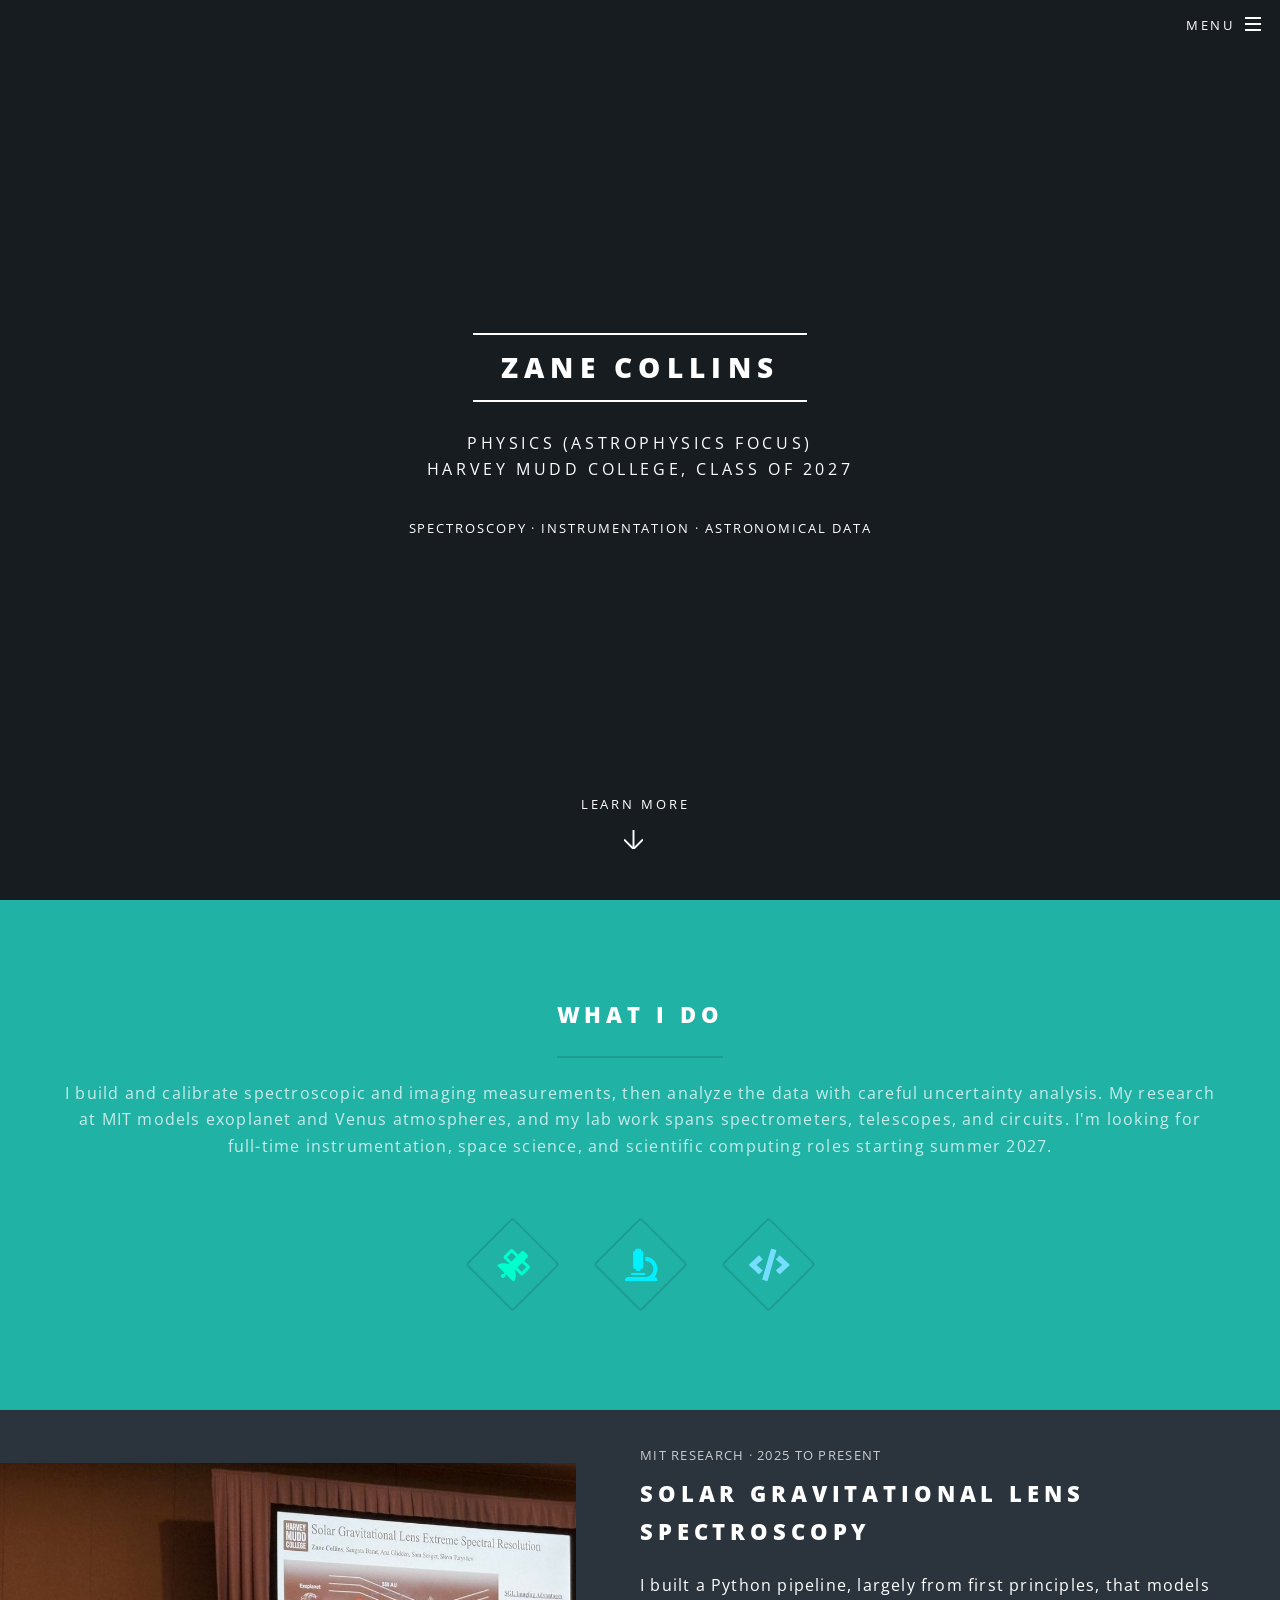
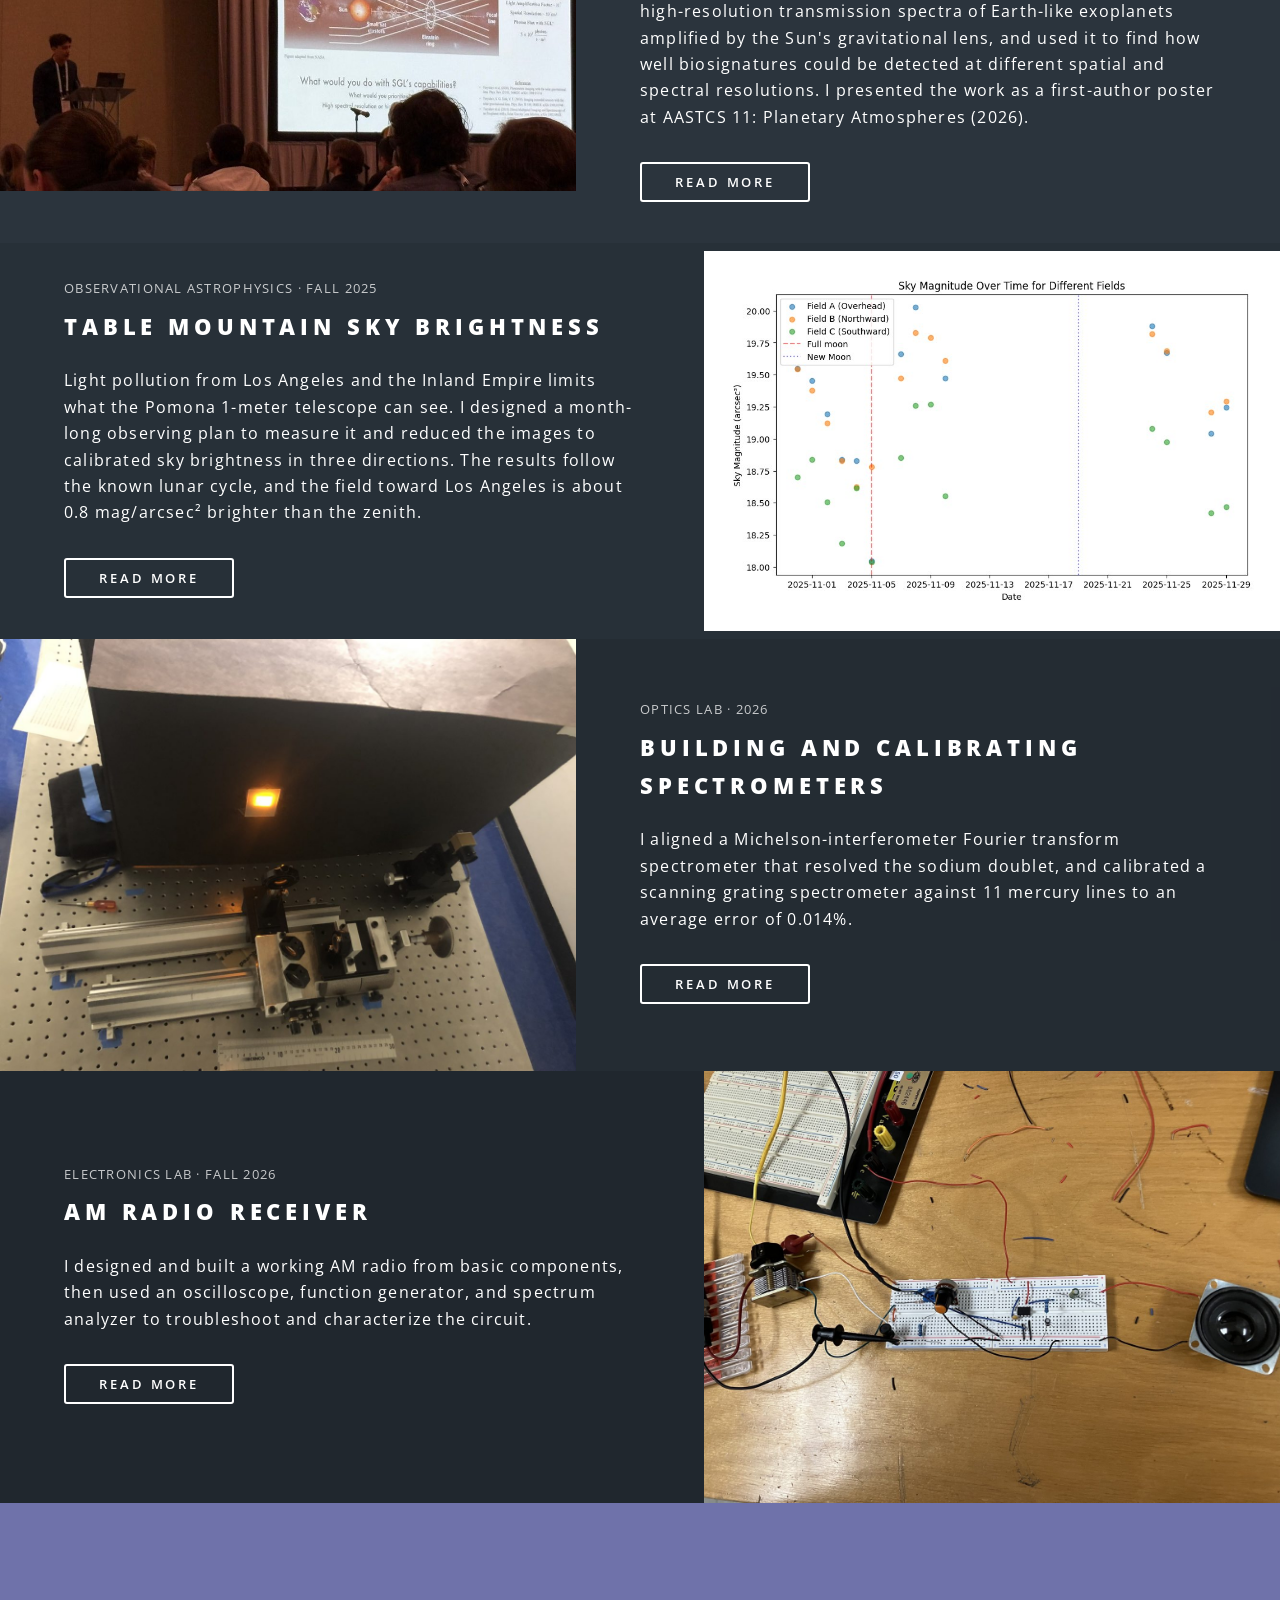
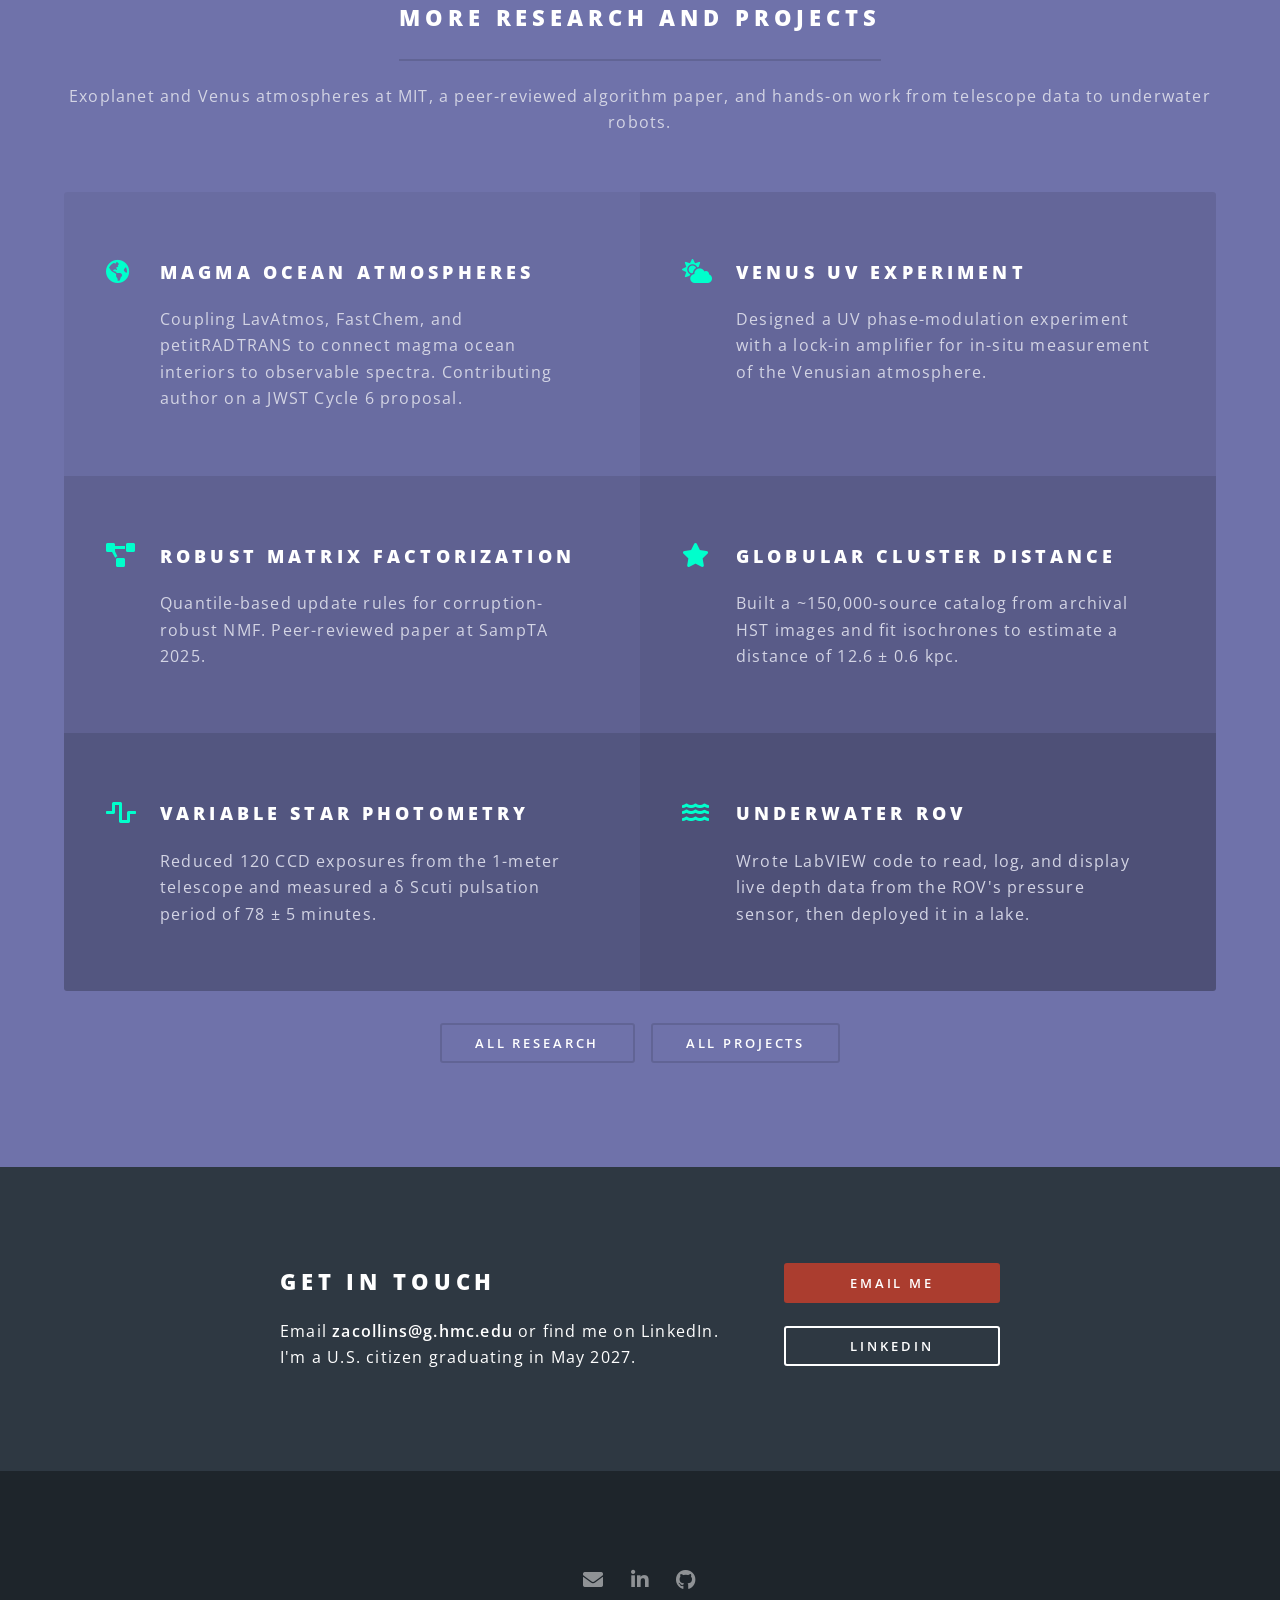
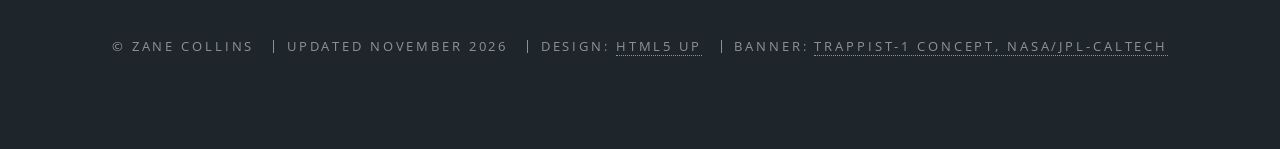
==== index.html @ 0e3887b7 "Table Mountain: add motivation, lunar-cycle validation, TA observer, full GSC name Co-Authored-By: C" ====
<!DOCTYPE HTML>
<!--
	Spectral by HTML5 UP
	html5up.net | @ajlkn
	Free for personal and commercial use under the CCA 3.0 license (html5up.net/license)
-->
<html lang="en">
	<head>
		<title>Zane Collins</title>
		<meta charset="utf-8" />
		<meta name="viewport" content="width=device-width, initial-scale=1" />
		<meta name="description" content="Zane Collins: physics student at Harvey Mudd College. Research and hands-on projects in spectroscopy, instrumentation, and astronomical data analysis." />
		<link rel="stylesheet" href="assets/css/main.css" />
		<link rel="stylesheet" href="assets/css/custom.css" />
		<noscript><link rel="stylesheet" href="assets/css/noscript.css" /></noscript>
	</head>
	<body class="landing is-preload">

		<div id="page-wrapper">

			<header id="header" class="alt">
				<h1><a href="index.html">Zane Collins</a></h1>
				<nav id="nav">
					<ul>
						<li class="special">
							<a href="#menu" class="menuToggle"><span>Menu</span></a>
							<div id="menu">
								<ul>
									<li><a href="index.html">Home</a></li>
									<li><a href="research.html">Research</a></li>
									<li><a href="projects.html">Projects</a></li>
									<li><a href="research.html#publications">Publications</a></li>
									<li><a href="projects.html#skills">Skills</a></li>
									<li><a href="index.html#cta">Contact</a></li>
								</ul>
							</div>
						</li>
					</ul>
				</nav>
			</header>

			<section id="banner">
				<div class="inner">
					<h2>Zane Collins</h2>
					<p>Physics (astrophysics focus)<br />
					Harvey Mudd College, class of 2027</p>
					<p class="facts">Spectroscopy &middot; Instrumentation &middot; Astronomical data</p>
				</div>
				<a href="#one" class="more scrolly">Learn More</a>
			</section>

			<section id="one" class="wrapper style1 special">
				<div class="inner">
					<header class="major">
						<h2>What I do</h2>
						<p>I build and calibrate spectroscopic and imaging measurements, then analyze the data with careful uncertainty analysis. My research at MIT models exoplanet and Venus atmospheres, and my lab work spans spectrometers, telescopes, and circuits. I'm looking for full-time instrumentation, space science, and scientific computing roles starting summer 2027.</p>
					</header>
					<ul class="icons major">
						<li><span class="icon solid fa-satellite major style1"><span class="label">Space science</span></span></li>
						<li><span class="icon solid fa-microscope major style2"><span class="label">Instrumentation</span></span></li>
						<li><span class="icon solid fa-code major style3"><span class="label">Scientific computing</span></span></li>
					</ul>
				</div>
			</section>

			<section id="two" class="wrapper alt style2">
				<section class="spotlight">
					<div class="image"><img src="img/aastcs-talk.jpg" alt="Zane Collins at a podium beside a projected slide titled Solar Gravitational Lens Extreme Spectral Resolution" /></div>
					<div class="content">
						<p class="meta">MIT research &middot; 2025 to present</p>
						<h2>Solar Gravitational Lens spectroscopy</h2>
						<p>I built a Python pipeline, largely from first principles, that models high-resolution transmission spectra of Earth-like exoplanets amplified by the Sun's gravitational lens, and used it to find how well biosignatures could be detected at different spatial and spectral resolutions. I presented the work as a first-author poster at AASTCS 11: Planetary Atmospheres (2026).</p>
						<ul class="actions">
							<li><a href="research.html#sgl" class="button">Read more</a></li>
						</ul>
					</div>
				</section>
				<section class="spotlight">
					<div class="image plot"><img src="img/tmo-sky-brightness.jpg" alt="Sky brightness for three fields over November 2025, brightest at full moon, with the southward field consistently brightest" /></div>
					<div class="content">
						<p class="meta">Observational astrophysics &middot; Fall 2025</p>
						<h2>Table Mountain sky brightness</h2>
						<p>Light pollution from Los Angeles and the Inland Empire limits what the Pomona 1-meter telescope can see. I designed a month-long observing plan to measure it and reduced the images to calibrated sky brightness in three directions. The results follow the known lunar cycle, and the field toward Los Angeles is about 0.8 mag/arcsec² brighter than the zenith.</p>
						<ul class="actions">
							<li><a href="projects.html#table-mountain" class="button">Read more</a></li>
						</ul>
					</div>
				</section>
				<section class="spotlight">
					<div class="image"><img src="img/fts-setup.jpg" alt="Michelson interferometer on an optical breadboard with a sodium lamp behind a black shroud" /></div>
					<div class="content">
						<p class="meta">Optics lab &middot; 2026</p>
						<h2>Building and calibrating spectrometers</h2>
						<p>I aligned a Michelson-interferometer Fourier transform spectrometer that resolved the sodium doublet, and calibrated a scanning grating spectrometer against 11 mercury lines to an average error of 0.014%.</p>
						<ul class="actions">
							<li><a href="projects.html#fts" class="button">Read more</a></li>
						</ul>
					</div>
				</section>
				<section class="spotlight">
					<div class="image"><img src="img/am-radio.jpg" alt="Breadboarded AM radio circuit with a variable tuning capacitor on the left and a speaker on the right" /></div>
					<div class="content">
						<p class="meta">Electronics lab &middot; Fall 2026</p>
						<h2>AM radio receiver</h2>
						<p>I designed and built a working AM radio from basic components, then used an oscilloscope, function generator, and spectrum analyzer to troubleshoot and characterize the circuit.</p>
						<ul class="actions">
							<li><a href="projects.html#am-radio" class="button">Read more</a></li>
						</ul>
					</div>
				</section>
			</section>

			<section id="three" class="wrapper style3 special">
				<div class="inner">
					<header class="major">
						<h2>More research and projects</h2>
						<p>Exoplanet and Venus atmospheres at MIT, a peer-reviewed algorithm paper, and hands-on work from telescope data to underwater robots.</p>
					</header>
					<ul class="features">
						<li class="icon solid fa-globe-americas">
							<h3>Magma ocean atmospheres</h3>
							<p>Coupling LavAtmos, FastChem, and petitRADTRANS to connect magma ocean interiors to observable spectra. Contributing author on a JWST Cycle 6 proposal.</p>
						</li>
						<li class="icon solid fa-cloud-sun">
							<h3>Venus UV experiment</h3>
							<p>Designed a UV phase-modulation experiment with a lock-in amplifier for in-situ measurement of the Venusian atmosphere.</p>
						</li>
						<li class="icon solid fa-project-diagram">
							<h3>Robust matrix factorization</h3>
							<p>Quantile-based update rules for corruption-robust NMF. Peer-reviewed paper at SampTA 2025.</p>
						</li>
						<li class="icon solid fa-star">
							<h3>Globular cluster distance</h3>
							<p>Built a ~150,000-source catalog from archival HST images and fit isochrones to estimate a distance of 12.6 &plusmn; 0.6 kpc.</p>
						</li>
						<li class="icon solid fa-wave-square">
							<h3>Variable star photometry</h3>
							<p>Reduced 120 CCD exposures from the 1-meter telescope and measured a &delta; Scuti pulsation period of 78 &plusmn; 5 minutes.</p>
						</li>
						<li class="icon solid fa-water">
							<h3>Underwater ROV</h3>
							<p>Wrote LabVIEW code to read, log, and display live depth data from the ROV's pressure sensor, then deployed it in a lake.</p>
						</li>
					</ul>
					<ul class="actions special">
						<li><a href="research.html" class="button">All research</a></li>
						<li><a href="projects.html" class="button">All projects</a></li>
					</ul>
				</div>
			</section>

			<section id="cta" class="wrapper style4">
				<div class="inner">
					<header>
						<h2>Get in touch</h2>
						<p>Email <strong>zacollins@g.hmc.edu</strong> or find me on LinkedIn. I'm a U.S. citizen graduating in May 2027.</p>
					</header>
					<ul class="actions stacked">
						<li><a href="mailto:zacollins@g.hmc.edu" class="button fit primary">Email me</a></li>
						<li><a href="https://www.linkedin.com/in/zanebcollins" class="button fit">LinkedIn</a></li>
					</ul>
				</div>
			</section>

			<footer id="footer">
				<ul class="icons">
					<li><a href="mailto:zacollins@g.hmc.edu" class="icon solid fa-envelope"><span class="label">Email</span></a></li>
					<li><a href="https://www.linkedin.com/in/zanebcollins" class="icon brands fa-linkedin-in"><span class="label">LinkedIn</span></a></li>
					<li><a href="https://github.com/zanecollins" class="icon brands fa-github"><span class="label">GitHub</span></a></li>
				</ul>
				<ul class="copyright">
					<li>&copy; Zane Collins</li>
					<li>Updated November 2026</li>
					<li>Design: <a href="http://html5up.net">HTML5 UP</a></li>
					<li>Banner: <a href="https://images.nasa.gov/details/PIA21751">TRAPPIST-1 concept, NASA/JPL-Caltech</a></li>
				</ul>
			</footer>

		</div>

		<script src="assets/js/jquery.min.js"></script>
		<script src="assets/js/jquery.scrollex.min.js"></script>
		<script src="assets/js/jquery.scrolly.min.js"></script>
		<script src="assets/js/browser.min.js"></script>
		<script src="assets/js/breakpoints.min.js"></script>
		<script src="assets/js/util.js"></script>
		<script src="assets/js/main.js"></script>

	</body>
</html>
---- assets/css/main.css ----
@import url(fontawesome-all.min.css);
@import url("https://fonts.googleapis.com/css?family=Open+Sans:400,400italic,600,600italic,800,800italic");

/*
	Spectral by HTML5 UP
	html5up.net | @ajlkn
	Free for personal and commercial use under the CCA 3.0 license (html5up.net/license)
*/

html,
body,
div,
span,
applet,
object,
iframe,
h1,
h2,
h3,
h4,
h5,
h6,
p,
blockquote,
pre,
a,
abbr,
acronym,
address,
big,
cite,
code,
del,
dfn,
em,
img,
ins,
kbd,
q,
s,
samp,
small,
strike,
strong,
sub,
sup,
tt,
var,
b,
u,
i,
center,
dl,
dt,
dd,
ol,
ul,
li,
fieldset,
form,
label,
legend,
table,
caption,
tbody,
tfoot,
thead,
tr,
th,
td,
article,
aside,
canvas,
details,
embed,
figure,
figcaption,
footer,
header,
hgroup,
menu,
nav,
output,
ruby,
section,
summary,
time,
mark,
audio,
video {
	margin: 0;
	padding: 0;
	border: 0;
	font-size: 100%;
	font: inherit;
	vertical-align: baseline;
}

article,
aside,
details,
figcaption,
figure,
footer,
header,
hgroup,
menu,
nav,
section {
	display: block;
}

body {
	line-height: 1;
}

ol,
ul {
	list-style: none;
}

blockquote,
q {
	quotes: none;
}

blockquote:before,
blockquote:after,
q:before,
q:after {
	content: '';
	content: none;
}

table {
	border-collapse: collapse;
	border-spacing: 0;
}

body {
	-webkit-text-size-adjust: none;
}

mark {
	background-color: transparent;
	color: inherit;
}

input::-moz-focus-inner {
	border: 0;
	padding: 0;
}

input,
select,
textarea {
	-moz-appearance: none;
	-webkit-appearance: none;
	-ms-appearance: none;
	appearance: none;
}

/* Basic */

@-ms-viewport {
	width: device-width;
}

html {
	box-sizing: border-box;
}

*,
*:before,
*:after {
	box-sizing: inherit;
}

body {
	background: #2e3842;
}

body.is-preload *,
body.is-preload *:before,
body.is-preload *:after {
	-moz-animation: none !important;
	-webkit-animation: none !important;
	-ms-animation: none !important;
	animation: none !important;
	-moz-transition: none !important;
	-webkit-transition: none !important;
	-ms-transition: none !important;
	transition: none !important;
}

body,
input,
select,
textarea {
	color: #fff;
	font-family: "Open Sans", Helvetica, sans-serif;
	font-size: 15pt;
	font-weight: 400;
	letter-spacing: 0.075em;
	line-height: 1.65em;
}

@media screen and (max-width: 1680px) {

	body,
	input,
	select,
	textarea {
		font-size: 13pt;
	}

}

@media screen and (max-width: 1280px) {

	body,
	input,
	select,
	textarea {
		font-size: 12pt;
	}

}

@media screen and (max-width: 736px) {

	body,
	input,
	select,
	textarea {
		font-size: 11pt;
		letter-spacing: 0.0375em;
	}

}

a {
	-moz-transition: color 0.2s ease, border-bottom-color 0.2s ease;
	-webkit-transition: color 0.2s ease, border-bottom-color 0.2s ease;
	-ms-transition: color 0.2s ease, border-bottom-color 0.2s ease;
	transition: color 0.2s ease, border-bottom-color 0.2s ease;
	border-bottom: dotted 1px;
	color: inherit;
	text-decoration: none;
}

a:hover {
	border-bottom-color: transparent;
}

strong,
b {
	color: #fff;
	font-weight: 600;
}

em,
i {
	font-style: italic;
}

p {
	margin: 0 0 2em 0;
}

h1,
h2,
h3,
h4,
h5,
h6 {
	color: #fff;
	font-weight: 800;
	letter-spacing: 0.225em;
	line-height: 1em;
	margin: 0 0 1em 0;
	text-transform: uppercase;
}

h1 a,
h2 a,
h3 a,
h4 a,
h5 a,
h6 a {
	color: inherit;
	text-decoration: none;
}

h2 {
	font-size: 1.35em;
	line-height: 1.75em;
}

@media screen and (max-width: 736px) {

	h2 {
		font-size: 1.1em;
		line-height: 1.65em;
	}

}

h3 {
	font-size: 1.15em;
	line-height: 1.75em;
}

@media screen and (max-width: 736px) {

	h3 {
		font-size: 1em;
		line-height: 1.65em;
	}

}

h4 {
	font-size: 1em;
	line-height: 1.5em;
}

h5 {
	font-size: 0.8em;
	line-height: 1.5em;
}

h6 {
	font-size: 0.7em;
	line-height: 1.5em;
}

sub {
	font-size: 0.8em;
	position: relative;
	top: 0.5em;
}

sup {
	font-size: 0.8em;
	position: relative;
	top: -0.5em;
}

hr {
	border: 0;
	border-bottom: solid 2px #fff;
	margin: 3em 0;
}

hr.major {
	margin: 4.5em 0;
}

blockquote {
	border-left: solid 4px #fff;
	font-style: italic;
	margin: 0 0 2em 0;
	padding: 0.5em 0 0.5em 2em;
}

code {
	background: rgba(144, 144, 144, 0.25);
	border-radius: 3px;
	font-family: "Courier New", monospace;
	font-size: 0.9em;
	letter-spacing: 0;
	margin: 0 0.25em;
	padding: 0.25em 0.65em;
}

pre {
	-webkit-overflow-scrolling: touch;
	font-family: "Courier New", monospace;
	font-size: 0.9em;
	margin: 0 0 2em 0;
}

pre code {
	display: block;
	line-height: 1.75em;
	padding: 1em 1.5em;
	overflow-x: auto;
}

.align-left {
	text-align: left;
}

.align-center {
	text-align: center;
}

.align-right {
	text-align: right;
}

/* Row */

.row {
	display: flex;
	flex-wrap: wrap;
	box-sizing: border-box;
	align-items: stretch;
}

.row>* {
	box-sizing: border-box;
}

.row.gtr-uniform>*> :last-child {
	margin-bottom: 0;
}

.row.aln-left {
	justify-content: flex-start;
}

.row.aln-center {
	justify-content: center;
}

.row.aln-right {
	justify-content: flex-end;
}

.row.aln-top {
	align-items: flex-start;
}

.row.aln-middle {
	align-items: center;
}

.row.aln-bottom {
	align-items: flex-end;
}

.row>.imp {
	order: -1;
}

.row>.col-1 {
	width: 8.33333%;
}

.row>.off-1 {
	margin-left: 8.33333%;
}

.row>.col-2 {
	width: 16.66667%;
}

.row>.off-2 {
	margin-left: 16.66667%;
}

.row>.col-3 {
	width: 25%;
}

.row>.off-3 {
	margin-left: 25%;
}

.row>.col-4 {
	width: 33.33333%;
}

.row>.off-4 {
	margin-left: 33.33333%;
}

.row>.col-5 {
	width: 41.66667%;
}

.row>.off-5 {
	margin-left: 41.66667%;
}

.row>.col-6 {
	width: 50%;
}

.row>.off-6 {
	margin-left: 50%;
}

.row>.col-7 {
	width: 58.33333%;
}

.row>.off-7 {
	margin-left: 58.33333%;
}

.row>.col-8 {
	width: 66.66667%;
}

.row>.off-8 {
	margin-left: 66.66667%;
}

.row>.col-9 {
	width: 75%;
}

.row>.off-9 {
	margin-left: 75%;
}

.row>.col-10 {
	width: 83.33333%;
}

.row>.off-10 {
	margin-left: 83.33333%;
}

.row>.col-11 {
	width: 91.66667%;
}

.row>.off-11 {
	margin-left: 91.66667%;
}

.row>.col-12 {
	width: 100%;
}

.row>.off-12 {
	margin-left: 100%;
}

.row.gtr-0 {
	margin-top: 0;
	margin-left: 0em;
}

.row.gtr-0>* {
	padding: 0 0 0 0em;
}

.row.gtr-0.gtr-uniform {
	margin-top: 0em;
}

.row.gtr-0.gtr-uniform>* {
	padding-top: 0em;
}

.row.gtr-25 {
	margin-top: 0;
	margin-left: -0.375em;
}

.row.gtr-25>* {
	padding: 0 0 0 0.375em;
}

.row.gtr-25.gtr-uniform {
	margin-top: -0.375em;
}

.row.gtr-25.gtr-uniform>* {
	padding-top: 0.375em;
}

.row.gtr-50 {
	margin-top: 0;
	margin-left: -0.75em;
}

.row.gtr-50>* {
	padding: 0 0 0 0.75em;
}

.row.gtr-50.gtr-uniform {
	margin-top: -0.75em;
}

.row.gtr-50.gtr-uniform>* {
	padding-top: 0.75em;
}

.row {
	margin-top: 0;
	margin-left: -1.5em;
}

.row>* {
	padding: 0 0 0 1.5em;
}

.row.gtr-uniform {
	margin-top: -1.5em;
}

.row.gtr-uniform>* {
	padding-top: 1.5em;
}

.row.gtr-150 {
	margin-top: 0;
	margin-left: -2.25em;
}

.row.gtr-150>* {
	padding: 0 0 0 2.25em;
}

.row.gtr-150.gtr-uniform {
	margin-top: -2.25em;
}

.row.gtr-150.gtr-uniform>* {
	padding-top: 2.25em;
}

.row.gtr-200 {
	margin-top: 0;
	margin-left: -3em;
}

.row.gtr-200>* {
	padding: 0 0 0 3em;
}

.row.gtr-200.gtr-uniform {
	margin-top: -3em;
}

.row.gtr-200.gtr-uniform>* {
	padding-top: 3em;
}

@media screen and (max-width: 1680px) {

	.row {
		display: flex;
		flex-wrap: wrap;
		box-sizing: border-box;
		align-items: stretch;
	}

	.row>* {
		box-sizing: border-box;
	}

	.row.gtr-uniform>*> :last-child {
		margin-bottom: 0;
	}

	.row.aln-left {
		justify-content: flex-start;
	}

	.row.aln-center {
		justify-content: center;
	}

	.row.aln-right {
		justify-content: flex-end;
	}

	.row.aln-top {
		align-items: flex-start;
	}

	.row.aln-middle {
		align-items: center;
	}

	.row.aln-bottom {
		align-items: flex-end;
	}

	.row>.imp-xlarge {
		order: -1;
	}

	.row>.col-1-xlarge {
		width: 8.33333%;
	}

	.row>.off-1-xlarge {
		margin-left: 8.33333%;
	}

	.row>.col-2-xlarge {
		width: 16.66667%;
	}

	.row>.off-2-xlarge {
		margin-left: 16.66667%;
	}

	.row>.col-3-xlarge {
		width: 25%;
	}

	.row>.off-3-xlarge {
		margin-left: 25%;
	}

	.row>.col-4-xlarge {
		width: 33.33333%;
	}

	.row>.off-4-xlarge {
		margin-left: 33.33333%;
	}

	.row>.col-5-xlarge {
		width: 41.66667%;
	}

	.row>.off-5-xlarge {
		margin-left: 41.66667%;
	}

	.row>.col-6-xlarge {
		width: 50%;
	}

	.row>.off-6-xlarge {
		margin-left: 50%;
	}

	.row>.col-7-xlarge {
		width: 58.33333%;
	}

	.row>.off-7-xlarge {
		margin-left: 58.33333%;
	}

	.row>.col-8-xlarge {
		width: 66.66667%;
	}

	.row>.off-8-xlarge {
		margin-left: 66.66667%;
	}

	.row>.col-9-xlarge {
		width: 75%;
	}

	.row>.off-9-xlarge {
		margin-left: 75%;
	}

	.row>.col-10-xlarge {
		width: 83.33333%;
	}

	.row>.off-10-xlarge {
		margin-left: 83.33333%;
	}

	.row>.col-11-xlarge {
		width: 91.66667%;
	}

	.row>.off-11-xlarge {
		margin-left: 91.66667%;
	}

	.row>.col-12-xlarge {
		width: 100%;
	}

	.row>.off-12-xlarge {
		margin-left: 100%;
	}

	.row.gtr-0 {
		margin-top: 0;
		margin-left: 0em;
	}

	.row.gtr-0>* {
		padding: 0 0 0 0em;
	}

	.row.gtr-0.gtr-uniform {
		margin-top: 0em;
	}

	.row.gtr-0.gtr-uniform>* {
		padding-top: 0em;
	}

	.row.gtr-25 {
		margin-top: 0;
		margin-left: -0.375em;
	}

	.row.gtr-25>* {
		padding: 0 0 0 0.375em;
	}

	.row.gtr-25.gtr-uniform {
		margin-top: -0.375em;
	}

	.row.gtr-25.gtr-uniform>* {
		padding-top: 0.375em;
	}

	.row.gtr-50 {
		margin-top: 0;
		margin-left: -0.75em;
	}

	.row.gtr-50>* {
		padding: 0 0 0 0.75em;
	}

	.row.gtr-50.gtr-uniform {
		margin-top: -0.75em;
	}

	.row.gtr-50.gtr-uniform>* {
		padding-top: 0.75em;
	}

	.row {
		margin-top: 0;
		margin-left: -1.5em;
	}

	.row>* {
		padding: 0 0 0 1.5em;
	}

	.row.gtr-uniform {
		margin-top: -1.5em;
	}

	.row.gtr-uniform>* {
		padding-top: 1.5em;
	}

	.row.gtr-150 {
		margin-top: 0;
		margin-left: -2.25em;
	}

	.row.gtr-150>* {
		padding: 0 0 0 2.25em;
	}

	.row.gtr-150.gtr-uniform {
		margin-top: -2.25em;
	}

	.row.gtr-150.gtr-uniform>* {
		padding-top: 2.25em;
	}

	.row.gtr-200 {
		margin-top: 0;
		margin-left: -3em;
	}

	.row.gtr-200>* {
		padding: 0 0 0 3em;
	}

	.row.gtr-200.gtr-uniform {
		margin-top: -3em;
	}

	.row.gtr-200.gtr-uniform>* {
		padding-top: 3em;
	}

}

@media screen and (max-width: 1280px) {

	.row {
		display: flex;
		flex-wrap: wrap;
		box-sizing: border-box;
		align-items: stretch;
	}

	.row>* {
		box-sizing: border-box;
	}

	.row.gtr-uniform>*> :last-child {
		margin-bottom: 0;
	}

	.row.aln-left {
		justify-content: flex-start;
	}

	.row.aln-center {
		justify-content: center;
	}

	.row.aln-right {
		justify-content: flex-end;
	}

	.row.aln-top {
		align-items: flex-start;
	}

	.row.aln-middle {
		align-items: center;
	}

	.row.aln-bottom {
		align-items: flex-end;
	}

	.row>.imp-large {
		order: -1;
	}

	.row>.col-1-large {
		width: 8.33333%;
	}

	.row>.off-1-large {
		margin-left: 8.33333%;
	}

	.row>.col-2-large {
		width: 16.66667%;
	}

	.row>.off-2-large {
		margin-left: 16.66667%;
	}

	.row>.col-3-large {
		width: 25%;
	}

	.row>.off-3-large {
		margin-left: 25%;
	}

	.row>.col-4-large {
		width: 33.33333%;
	}

	.row>.off-4-large {
		margin-left: 33.33333%;
	}

	.row>.col-5-large {
		width: 41.66667%;
	}

	.row>.off-5-large {
		margin-left: 41.66667%;
	}

	.row>.col-6-large {
		width: 50%;
	}

	.row>.off-6-large {
		margin-left: 50%;
	}

	.row>.col-7-large {
		width: 58.33333%;
	}

	.row>.off-7-large {
		margin-left: 58.33333%;
	}

	.row>.col-8-large {
		width: 66.66667%;
	}

	.row>.off-8-large {
		margin-left: 66.66667%;
	}

	.row>.col-9-large {
		width: 75%;
	}

	.row>.off-9-large {
		margin-left: 75%;
	}

	.row>.col-10-large {
		width: 83.33333%;
	}

	.row>.off-10-large {
		margin-left: 83.33333%;
	}

	.row>.col-11-large {
		width: 91.66667%;
	}

	.row>.off-11-large {
		margin-left: 91.66667%;
	}

	.row>.col-12-large {
		width: 100%;
	}

	.row>.off-12-large {
		margin-left: 100%;
	}

	.row.gtr-0 {
		margin-top: 0;
		margin-left: 0em;
	}

	.row.gtr-0>* {
		padding: 0 0 0 0em;
	}

	.row.gtr-0.gtr-uniform {
		margin-top: 0em;
	}

	.row.gtr-0.gtr-uniform>* {
		padding-top: 0em;
	}

	.row.gtr-25 {
		margin-top: 0;
		margin-left: -0.375em;
	}

	.row.gtr-25>* {
		padding: 0 0 0 0.375em;
	}

	.row.gtr-25.gtr-uniform {
		margin-top: -0.375em;
	}

	.row.gtr-25.gtr-uniform>* {
		padding-top: 0.375em;
	}

	.row.gtr-50 {
		margin-top: 0;
		margin-left: -0.75em;
	}

	.row.gtr-50>* {
		padding: 0 0 0 0.75em;
	}

	.row.gtr-50.gtr-uniform {
		margin-top: -0.75em;
	}

	.row.gtr-50.gtr-uniform>* {
		padding-top: 0.75em;
	}

	.row {
		margin-top: 0;
		margin-left: -1.5em;
	}

	.row>* {
		padding: 0 0 0 1.5em;
	}

	.row.gtr-uniform {
		margin-top: -1.5em;
	}

	.row.gtr-uniform>* {
		padding-top: 1.5em;
	}

	.row.gtr-150 {
		margin-top: 0;
		margin-left: -2.25em;
	}

	.row.gtr-150>* {
		padding: 0 0 0 2.25em;
	}

	.row.gtr-150.gtr-uniform {
		margin-top: -2.25em;
	}

	.row.gtr-150.gtr-uniform>* {
		padding-top: 2.25em;
	}

	.row.gtr-200 {
		margin-top: 0;
		margin-left: -3em;
	}

	.row.gtr-200>* {
		padding: 0 0 0 3em;
	}

	.row.gtr-200.gtr-uniform {
		margin-top: -3em;
	}

	.row.gtr-200.gtr-uniform>* {
		padding-top: 3em;
	}

}

@media screen and (max-width: 980px) {

	.row {
		display: flex;
		flex-wrap: wrap;
		box-sizing: border-box;
		align-items: stretch;
	}

	.row>* {
		box-sizing: border-box;
	}

	.row.gtr-uniform>*> :last-child {
		margin-bottom: 0;
	}

	.row.aln-left {
		justify-content: flex-start;
	}

	.row.aln-center {
		justify-content: center;
	}

	.row.aln-right {
		justify-content: flex-end;
	}

	.row.aln-top {
		align-items: flex-start;
	}

	.row.aln-middle {
		align-items: center;
	}

	.row.aln-bottom {
		align-items: flex-end;
	}

	.row>.imp-medium {
		order: -1;
	}

	.row>.col-1-medium {
		width: 8.33333%;
	}

	.row>.off-1-medium {
		margin-left: 8.33333%;
	}

	.row>.col-2-medium {
		width: 16.66667%;
	}

	.row>.off-2-medium {
		margin-left: 16.66667%;
	}

	.row>.col-3-medium {
		width: 25%;
	}

	.row>.off-3-medium {
		margin-left: 25%;
	}

	.row>.col-4-medium {
		width: 33.33333%;
	}

	.row>.off-4-medium {
		margin-left: 33.33333%;
	}

	.row>.col-5-medium {
		width: 41.66667%;
	}

	.row>.off-5-medium {
		margin-left: 41.66667%;
	}

	.row>.col-6-medium {
		width: 50%;
	}

	.row>.off-6-medium {
		margin-left: 50%;
	}

	.row>.col-7-medium {
		width: 58.33333%;
	}

	.row>.off-7-medium {
		margin-left: 58.33333%;
	}

	.row>.col-8-medium {
		width: 66.66667%;
	}

	.row>.off-8-medium {
		margin-left: 66.66667%;
	}

	.row>.col-9-medium {
		width: 75%;
	}

	.row>.off-9-medium {
		margin-left: 75%;
	}

	.row>.col-10-medium {
		width: 83.33333%;
	}

	.row>.off-10-medium {
		margin-left: 83.33333%;
	}

	.row>.col-11-medium {
		width: 91.66667%;
	}

	.row>.off-11-medium {
		margin-left: 91.66667%;
	}

	.row>.col-12-medium {
		width: 100%;
	}

	.row>.off-12-medium {
		margin-left: 100%;
	}

	.row.gtr-0 {
		margin-top: 0;
		margin-left: 0em;
	}

	.row.gtr-0>* {
		padding: 0 0 0 0em;
	}

	.row.gtr-0.gtr-uniform {
		margin-top: 0em;
	}

	.row.gtr-0.gtr-uniform>* {
		padding-top: 0em;
	}

	.row.gtr-25 {
		margin-top: 0;
		margin-left: -0.375em;
	}

	.row.gtr-25>* {
		padding: 0 0 0 0.375em;
	}

	.row.gtr-25.gtr-uniform {
		margin-top: -0.375em;
	}

	.row.gtr-25.gtr-uniform>* {
		padding-top: 0.375em;
	}

	.row.gtr-50 {
		margin-top: 0;
		margin-left: -0.75em;
	}

	.row.gtr-50>* {
		padding: 0 0 0 0.75em;
	}

	.row.gtr-50.gtr-uniform {
		margin-top: -0.75em;
	}

	.row.gtr-50.gtr-uniform>* {
		padding-top: 0.75em;
	}

	.row {
		margin-top: 0;
		margin-left: -1.5em;
	}

	.row>* {
		padding: 0 0 0 1.5em;
	}

	.row.gtr-uniform {
		margin-top: -1.5em;
	}

	.row.gtr-uniform>* {
		padding-top: 1.5em;
	}

	.row.gtr-150 {
		margin-top: 0;
		margin-left: -2.25em;
	}

	.row.gtr-150>* {
		padding: 0 0 0 2.25em;
	}

	.row.gtr-150.gtr-uniform {
		margin-top: -2.25em;
	}

	.row.gtr-150.gtr-uniform>* {
		padding-top: 2.25em;
	}

	.row.gtr-200 {
		margin-top: 0;
		margin-left: -3em;
	}

	.row.gtr-200>* {
		padding: 0 0 0 3em;
	}

	.row.gtr-200.gtr-uniform {
		margin-top: -3em;
	}

	.row.gtr-200.gtr-uniform>* {
		padding-top: 3em;
	}

}

@media screen and (max-width: 736px) {

	.row {
		display: flex;
		flex-wrap: wrap;
		box-sizing: border-box;
		align-items: stretch;
	}

	.row>* {
		box-sizing: border-box;
	}

	.row.gtr-uniform>*> :last-child {
		margin-bottom: 0;
	}

	.row.aln-left {
		justify-content: flex-start;
	}

	.row.aln-center {
		justify-content: center;
	}

	.row.aln-right {
		justify-content: flex-end;
	}

	.row.aln-top {
		align-items: flex-start;
	}

	.row.aln-middle {
		align-items: center;
	}

	.row.aln-bottom {
		align-items: flex-end;
	}

	.row>.imp-small {
		order: -1;
	}

	.row>.col-1-small {
		width: 8.33333%;
	}

	.row>.off-1-small {
		margin-left: 8.33333%;
	}

	.row>.col-2-small {
		width: 16.66667%;
	}

	.row>.off-2-small {
		margin-left: 16.66667%;
	}

	.row>.col-3-small {
		width: 25%;
	}

	.row>.off-3-small {
		margin-left: 25%;
	}

	.row>.col-4-small {
		width: 33.33333%;
	}

	.row>.off-4-small {
		margin-left: 33.33333%;
	}

	.row>.col-5-small {
		width: 41.66667%;
	}

	.row>.off-5-small {
		margin-left: 41.66667%;
	}

	.row>.col-6-small {
		width: 50%;
	}

	.row>.off-6-small {
		margin-left: 50%;
	}

	.row>.col-7-small {
		width: 58.33333%;
	}

	.row>.off-7-small {
		margin-left: 58.33333%;
	}

	.row>.col-8-small {
		width: 66.66667%;
	}

	.row>.off-8-small {
		margin-left: 66.66667%;
	}

	.row>.col-9-small {
		width: 75%;
	}

	.row>.off-9-small {
		margin-left: 75%;
	}

	.row>.col-10-small {
		width: 83.33333%;
	}

	.row>.off-10-small {
		margin-left: 83.33333%;
	}

	.row>.col-11-small {
		width: 91.66667%;
	}

	.row>.off-11-small {
		margin-left: 91.66667%;
	}

	.row>.col-12-small {
		width: 100%;
	}

	.row>.off-12-small {
		margin-left: 100%;
	}

	.row.gtr-0 {
		margin-top: 0;
		margin-left: 0em;
	}

	.row.gtr-0>* {
		padding: 0 0 0 0em;
	}

	.row.gtr-0.gtr-uniform {
		margin-top: 0em;
	}

	.row.gtr-0.gtr-uniform>* {
		padding-top: 0em;
	}

	.row.gtr-25 {
		margin-top: 0;
		margin-left: -0.375em;
	}

	.row.gtr-25>* {
		padding: 0 0 0 0.375em;
	}

	.row.gtr-25.gtr-uniform {
		margin-top: -0.375em;
	}

	.row.gtr-25.gtr-uniform>* {
		padding-top: 0.375em;
	}

	.row.gtr-50 {
		margin-top: 0;
		margin-left: -0.75em;
	}

	.row.gtr-50>* {
		padding: 0 0 0 0.75em;
	}

	.row.gtr-50.gtr-uniform {
		margin-top: -0.75em;
	}

	.row.gtr-50.gtr-uniform>* {
		padding-top: 0.75em;
	}

	.row {
		margin-top: 0;
		margin-left: -1.5em;
	}

	.row>* {
		padding: 0 0 0 1.5em;
	}

	.row.gtr-uniform {
		margin-top: -1.5em;
	}

	.row.gtr-uniform>* {
		padding-top: 1.5em;
	}

	.row.gtr-150 {
		margin-top: 0;
		margin-left: -2.25em;
	}

	.row.gtr-150>* {
		padding: 0 0 0 2.25em;
	}

	.row.gtr-150.gtr-uniform {
		margin-top: -2.25em;
	}

	.row.gtr-150.gtr-uniform>* {
		padding-top: 2.25em;
	}

	.row.gtr-200 {
		margin-top: 0;
		margin-left: -3em;
	}

	.row.gtr-200>* {
		padding: 0 0 0 3em;
	}

	.row.gtr-200.gtr-uniform {
		margin-top: -3em;
	}

	.row.gtr-200.gtr-uniform>* {
		padding-top: 3em;
	}

}

@media screen and (max-width: 480px) {

	.row {
		display: flex;
		flex-wrap: wrap;
		box-sizing: border-box;
		align-items: stretch;
	}

	.row>* {
		box-sizing: border-box;
	}

	.row.gtr-uniform>*> :last-child {
		margin-bottom: 0;
	}

	.row.aln-left {
		justify-content: flex-start;
	}

	.row.aln-center {
		justify-content: center;
	}

	.row.aln-right {
		justify-content: flex-end;
	}

	.row.aln-top {
		align-items: flex-start;
	}

	.row.aln-middle {
		align-items: center;
	}

	.row.aln-bottom {
		align-items: flex-end;
	}

	.row>.imp-xsmall {
		order: -1;
	}

	.row>.col-1-xsmall {
		width: 8.33333%;
	}

	.row>.off-1-xsmall {
		margin-left: 8.33333%;
	}

	.row>.col-2-xsmall {
		width: 16.66667%;
	}

	.row>.off-2-xsmall {
		margin-left: 16.66667%;
	}

	.row>.col-3-xsmall {
		width: 25%;
	}

	.row>.off-3-xsmall {
		margin-left: 25%;
	}

	.row>.col-4-xsmall {
		width: 33.33333%;
	}

	.row>.off-4-xsmall {
		margin-left: 33.33333%;
	}

	.row>.col-5-xsmall {
		width: 41.66667%;
	}

	.row>.off-5-xsmall {
		margin-left: 41.66667%;
	}

	.row>.col-6-xsmall {
		width: 50%;
	}

	.row>.off-6-xsmall {
		margin-left: 50%;
	}

	.row>.col-7-xsmall {
		width: 58.33333%;
	}

	.row>.off-7-xsmall {
		margin-left: 58.33333%;
	}

	.row>.col-8-xsmall {
		width: 66.66667%;
	}

	.row>.off-8-xsmall {
		margin-left: 66.66667%;
	}

	.row>.col-9-xsmall {
		width: 75%;
	}

	.row>.off-9-xsmall {
		margin-left: 75%;
	}

	.row>.col-10-xsmall {
		width: 83.33333%;
	}

	.row>.off-10-xsmall {
		margin-left: 83.33333%;
	}

	.row>.col-11-xsmall {
		width: 91.66667%;
	}

	.row>.off-11-xsmall {
		margin-left: 91.66667%;
	}

	.row>.col-12-xsmall {
		width: 100%;
	}

	.row>.off-12-xsmall {
		margin-left: 100%;
	}

	.row.gtr-0 {
		margin-top: 0;
		margin-left: 0em;
	}

	.row.gtr-0>* {
		padding: 0 0 0 0em;
	}

	.row.gtr-0.gtr-uniform {
		margin-top: 0em;
	}

	.row.gtr-0.gtr-uniform>* {
		padding-top: 0em;
	}

	.row.gtr-25 {
		margin-top: 0;
		margin-left: -0.375em;
	}

	.row.gtr-25>* {
		padding: 0 0 0 0.375em;
	}

	.row.gtr-25.gtr-uniform {
		margin-top: -0.375em;
	}

	.row.gtr-25.gtr-uniform>* {
		padding-top: 0.375em;
	}

	.row.gtr-50 {
		margin-top: 0;
		margin-left: -0.75em;
	}

	.row.gtr-50>* {
		padding: 0 0 0 0.75em;
	}

	.row.gtr-50.gtr-uniform {
		margin-top: -0.75em;
	}

	.row.gtr-50.gtr-uniform>* {
		padding-top: 0.75em;
	}

	.row {
		margin-top: 0;
		margin-left: -1.5em;
	}

	.row>* {
		padding: 0 0 0 1.5em;
	}

	.row.gtr-uniform {
		margin-top: -1.5em;
	}

	.row.gtr-uniform>* {
		padding-top: 1.5em;
	}

	.row.gtr-150 {
		margin-top: 0;
		margin-left: -2.25em;
	}

	.row.gtr-150>* {
		padding: 0 0 0 2.25em;
	}

	.row.gtr-150.gtr-uniform {
		margin-top: -2.25em;
	}

	.row.gtr-150.gtr-uniform>* {
		padding-top: 2.25em;
	}

	.row.gtr-200 {
		margin-top: 0;
		margin-left: -3em;
	}

	.row.gtr-200>* {
		padding: 0 0 0 3em;
	}

	.row.gtr-200.gtr-uniform {
		margin-top: -3em;
	}

	.row.gtr-200.gtr-uniform>* {
		padding-top: 3em;
	}

}

/* Section/Article */

section.special,
article.special {
	text-align: center;
}

header p {
	color: rgba(255, 255, 255, 0.5);
	position: relative;
	top: -0.25em;
}

header h3+p {
	font-size: 1.1em;
}

header h4+p,
header h5+p,
header h6+p {
	font-size: 0.9em;
}

header.major {
	margin: 0 0 3.5em 0;
}

header.major h2,
header.major h3,
header.major h4,
header.major h5,
header.major h6 {
	border-bottom: solid 2px #fff;
	display: inline-block;
	padding-bottom: 1em;
	position: relative;
}

header.major h2:after,
header.major h3:after,
header.major h4:after,
header.major h5:after,
header.major h6:after {
	content: '';
	display: block;
	height: 1px;
}

header.major p {
	color: #fff;
	top: 0;
}

@media screen and (max-width: 736px) {

	header.major {
		margin: 0 0 2em 0;
	}

}

@media screen and (max-width: 980px) {

	header br {
		display: none;
	}

}

/* Form */

form {
	margin: 0 0 2em 0;
}

label {
	color: #fff;
	display: block;
	font-size: 0.9em;
	font-weight: 600;
	margin: 0 0 1em 0;
}

input[type="text"],
input[type="password"],
input[type="email"],
select,
textarea {
	-moz-appearance: none;
	-webkit-appearance: none;
	-ms-appearance: none;
	appearance: none;
	background-color: rgba(144, 144, 144, 0.25);
	border-radius: 3px;
	border: none;
	color: inherit;
	display: block;
	outline: 0;
	padding: 0 1em;
	text-decoration: none;
	width: 100%;
}

input[type="text"]:invalid,
input[type="password"]:invalid,
input[type="email"]:invalid,
select:invalid,
textarea:invalid {
	box-shadow: none;
}

input[type="text"]:focus,
input[type="password"]:focus,
input[type="email"]:focus,
select:focus,
textarea:focus {
	box-shadow: 0 0 0 2px #21b2a6;
}

select {
	background-size: 1.25em;
	background-repeat: no-repeat;
	background-position: calc(100% - 1em) center;
	height: 2.75em;
	padding-right: 2.75em;
	text-overflow: ellipsis;
}

select:focus::-ms-value {
	background-color: transparent;
}

select::-ms-expand {
	display: none;
}

input[type="text"],
input[type="password"],
input[type="email"],
select {
	height: 2.75em;
}

textarea {
	padding: 0.75em 1em;
}

input[type="checkbox"],
input[type="radio"] {
	-moz-appearance: none;
	-webkit-appearance: none;
	-ms-appearance: none;
	appearance: none;
	display: block;
	float: left;
	margin-right: -2em;
	opacity: 0;
	width: 1em;
	z-index: -1;
}

input[type="checkbox"]+label,
input[type="radio"]+label {
	text-decoration: none;
	color: #fff;
	cursor: pointer;
	display: inline-block;
	font-size: 1em;
	font-weight: 400;
	padding-left: 2.4em;
	padding-right: 0.75em;
	position: relative;
}

input[type="checkbox"]+label:before,
input[type="radio"]+label:before {
	-moz-osx-font-smoothing: grayscale;
	-webkit-font-smoothing: antialiased;
	display: inline-block;
	font-style: normal;
	font-variant: normal;
	text-rendering: auto;
	line-height: 1;
	text-transform: none !important;
	font-family: 'Font Awesome 5 Free';
	font-weight: 900;
}

input[type="checkbox"]+label:before,
input[type="radio"]+label:before {
	background: rgba(144, 144, 144, 0.25);
	border-radius: 3px;
	content: '';
	display: inline-block;
	font-size: 0.8em;
	height: 2.0625em;
	left: 0;
	line-height: 2.0625em;
	position: absolute;
	text-align: center;
	top: 0;
	width: 2.0625em;
}

input[type="checkbox"]:checked+label:before,
input[type="radio"]:checked+label:before {
	background: #2e3842;
	color: #fff;
	content: '\f00c';
}

input[type="checkbox"]:focus+label:before,
input[type="radio"]:focus+label:before {
	box-shadow: 0 0 0 2px #21b2a6;
}

input[type="checkbox"]+label:before {
	border-radius: 3px;
}

input[type="radio"]+label:before {
	border-radius: 100%;
}

::-webkit-input-placeholder {
	color: rgba(255, 255, 255, 0.5) !important;
	opacity: 1.0;
}

:-moz-placeholder {
	color: rgba(255, 255, 255, 0.5) !important;
	opacity: 1.0;
}

::-moz-placeholder {
	color: rgba(255, 255, 255, 0.5) !important;
	opacity: 1.0;
}

:-ms-input-placeholder {
	color: rgba(255, 255, 255, 0.5) !important;
	opacity: 1.0;
}

/* Box */

.box {
	border-radius: 3px;
	border: solid 2px #fff;
	margin-bottom: 2em;
	padding: 1.5em;
}

.box> :last-child,
.box> :last-child> :last-child,
.box> :last-child> :last-child> :last-child {
	margin-bottom: 0;
}

.box.alt {
	border: 0;
	border-radius: 0;
	padding: 0;
}

/* Icon */

.icon {
	text-decoration: none;
	border-bottom: none;
	position: relative;
}

.icon:before {
	-moz-osx-font-smoothing: grayscale;
	-webkit-font-smoothing: antialiased;
	display: inline-block;
	font-style: normal;
	font-variant: normal;
	text-rendering: auto;
	line-height: 1;
	text-transform: none !important;
	font-family: 'Font Awesome 5 Free';
	font-weight: 400;
}

.icon>.label {
	display: none;
}

.icon:before {
	line-height: inherit;
}

.icon.solid:before {
	font-weight: 900;
}

.icon.brands:before {
	font-family: 'Font Awesome 5 Brands';
}

.icon.major {
	-moz-transform: rotate(-45deg);
	-webkit-transform: rotate(-45deg);
	-ms-transform: rotate(-45deg);
	transform: rotate(-45deg);
	border-radius: 3px;
	border: solid 2px #fff;
	display: inline-block;
	font-size: 1.35em;
	height: calc(3em + 2px);
	line-height: 3em;
	text-align: center;
	width: calc(3em + 2px);
}

.icon.major:before {
	-moz-transform: rotate(45deg);
	-webkit-transform: rotate(45deg);
	-ms-transform: rotate(45deg);
	transform: rotate(45deg);
	display: inline-block;
	font-size: 1.5em;
}

@media screen and (max-width: 736px) {

	.icon.major {
		font-size: 1em;
	}

}

.icon.style1 {
	color: #00ffcc;
}

.icon.style2 {
	color: #00f0ff;
}

.icon.style3 {
	color: #76ddff;
}

/* Image */

.image {
	border-radius: 3px;
	border: 0;
	display: inline-block;
	position: relative;
}

.image img {
	border-radius: 3px;
	display: block;
}

.image.left {
	float: left;
	margin: 0 2em 2em 0;
	top: 0.25em;
}

.image.right {
	float: right;
	margin: 0 0 2em 2em;
	top: 0.25em;
}

.image.left,
.image.right {
	max-width: 40%;
}

.image.left img,
.image.right img {
	width: 100%;
}

.image.fit {
	display: block;
	margin: 0 0 2em 0;
	width: 100%;
}

.image.fit img {
	width: 100%;
}

/* List */

ol {
	list-style: decimal;
	margin: 0 0 2em 0;
	padding-left: 1.25em;
}

ol li {
	padding-left: 0.25em;
}

ul {
	list-style: disc;
	margin: 0 0 2em 0;
	padding-left: 1em;
}

ul li {
	padding-left: 0.5em;
}

ul.alt {
	list-style: none;
	padding-left: 0;
}

ul.alt li {
	border-top: solid 1px #fff;
	padding: 0.5em 0;
}

ul.alt li:first-child {
	border-top: 0;
	padding-top: 0;
}

dl {
	margin: 0 0 2em 0;
}

/* Actions */

ul.actions {
	display: -moz-flex;
	display: -webkit-flex;
	display: -ms-flex;
	display: flex;
	cursor: default;
	list-style: none;
	margin-left: -1em;
	padding-left: 0;
}

ul.actions li {
	padding: 0 0 0 1em;
	vertical-align: middle;
}

ul.actions.special {
	-moz-justify-content: center;
	-webkit-justify-content: center;
	-ms-justify-content: center;
	justify-content: center;
	width: 100%;
	margin-left: 0;
}

ul.actions.special li:first-child {
	padding-left: 0;
}

ul.actions.stacked {
	-moz-flex-direction: column;
	-webkit-flex-direction: column;
	-ms-flex-direction: column;
	flex-direction: column;
	margin-left: 0;
}

ul.actions.stacked li {
	padding: 1em 0 0 0;
}

ul.actions.stacked li:first-child {
	padding-top: 0;
}

ul.actions.fit {
	width: calc(100% + 1em);
}

ul.actions.fit li {
	-moz-flex-grow: 1;
	-webkit-flex-grow: 1;
	-ms-flex-grow: 1;
	flex-grow: 1;
	-moz-flex-shrink: 1;
	-webkit-flex-shrink: 1;
	-ms-flex-shrink: 1;
	flex-shrink: 1;
	width: 100%;
}

ul.actions.fit li>* {
	width: 100%;
}

ul.actions.fit.stacked {
	width: 100%;
}

@media screen and (max-width: 480px) {

	ul.actions:not(.fixed) {
		-moz-flex-direction: column;
		-webkit-flex-direction: column;
		-ms-flex-direction: column;
		flex-direction: column;
		margin-left: 0;
		width: 100% !important;
	}

	ul.actions:not(.fixed) li {
		-moz-flex-grow: 1;
		-webkit-flex-grow: 1;
		-ms-flex-grow: 1;
		flex-grow: 1;
		-moz-flex-shrink: 1;
		-webkit-flex-shrink: 1;
		-ms-flex-shrink: 1;
		flex-shrink: 1;
		padding: 1em 0 0 0;
		text-align: center;
		width: 100%;
	}

	ul.actions:not(.fixed) li>* {
		width: 100%;
	}

	ul.actions:not(.fixed) li:first-child {
		padding-top: 0;
	}

	ul.actions:not(.fixed) li input[type="submit"],
	ul.actions:not(.fixed) li input[type="reset"],
	ul.actions:not(.fixed) li input[type="button"],
	ul.actions:not(.fixed) li button,
	ul.actions:not(.fixed) li .button {
		width: 100%;
	}

	ul.actions:not(.fixed) li input[type="submit"].icon:before,
	ul.actions:not(.fixed) li input[type="reset"].icon:before,
	ul.actions:not(.fixed) li input[type="button"].icon:before,
	ul.actions:not(.fixed) li button.icon:before,
	ul.actions:not(.fixed) li .button.icon:before {
		margin-left: -0.5em;
	}

}

/* Icons */

ul.icons {
	cursor: default;
	list-style: none;
	padding-left: 0;
}

ul.icons li {
	display: inline-block;
	padding: 0 1em 0 0;
}

ul.icons li:last-child {
	padding-right: 0 !important;
}

ul.icons.major {
	padding: 1em 0;
}

ul.icons.major li {
	padding-right: 3.5em;
}

@media screen and (max-width: 736px) {

	ul.icons.major li {
		padding: 0 1em !important;
	}

}

/* Table */

.table-wrapper {
	-webkit-overflow-scrolling: touch;
	overflow-x: auto;
}

table {
	margin: 0 0 2em 0;
	width: 100%;
}

table tbody tr {
	border: solid 1px #fff;
	border-left: 0;
	border-right: 0;
}

table tbody tr:nth-child(2n + 1) {
	background-color: rgba(144, 144, 144, 0.25);
}

table td {
	padding: 0.75em 0.75em;
}

table th {
	color: #fff;
	font-size: 0.9em;
	font-weight: 600;
	padding: 0 0.75em 0.75em 0.75em;
	text-align: left;
}

table thead {
	border-bottom: solid 2px #fff;
}

table tfoot {
	border-top: solid 2px #fff;
}

table.alt {
	border-collapse: separate;
}

table.alt tbody tr td {
	border: solid 1px #fff;
	border-left-width: 0;
	border-top-width: 0;
}

table.alt tbody tr td:first-child {
	border-left-width: 1px;
}

table.alt tbody tr:first-child td {
	border-top-width: 1px;
}

table.alt thead {
	border-bottom: 0;
}

table.alt tfoot {
	border-top: 0;
}

/* Button */

input[type="submit"],
input[type="reset"],
input[type="button"],
button,
.button {
	-moz-appearance: none;
	-webkit-appearance: none;
	-ms-appearance: none;
	appearance: none;
	-moz-transition: background-color 0.2s ease-in-out, color 0.2s ease-in-out;
	-webkit-transition: background-color 0.2s ease-in-out, color 0.2s ease-in-out;
	-ms-transition: background-color 0.2s ease-in-out, color 0.2s ease-in-out;
	transition: background-color 0.2s ease-in-out, color 0.2s ease-in-out;
	background-color: transparent;
	border-radius: 3px;
	border: 0;
	box-shadow: inset 0 0 0 2px #fff;
	color: #fff;
	cursor: pointer;
	display: inline-block;
	font-size: 0.8em;
	font-weight: 600;
	height: 3.125em;
	letter-spacing: 0.225em;
	line-height: 3.125em;
	max-width: 30em;
	padding: 0 2.75em;
	text-align: center;
	text-decoration: none;
	text-transform: uppercase;
	white-space: nowrap;
	overflow: hidden;
	text-overflow: ellipsis;
}

input[type="submit"]:hover,
input[type="reset"]:hover,
input[type="button"]:hover,
button:hover,
.button:hover {
	background-color: rgba(144, 144, 144, 0.25);
}

input[type="submit"]:active,
input[type="reset"]:active,
input[type="button"]:active,
button:active,
.button:active {
	background-color: rgba(144, 144, 144, 0.5);
}

input[type="submit"].icon:before,
input[type="reset"].icon:before,
input[type="button"].icon:before,
button.icon:before,
.button.icon:before {
	margin-right: 0.5em;
}

input[type="submit"].fit,
input[type="reset"].fit,
input[type="button"].fit,
button.fit,
.button.fit {
	width: 100%;
}

input[type="submit"].small,
input[type="reset"].small,
input[type="button"].small,
button.small,
.button.small {
	font-size: 0.8em;
}

input[type="submit"].large,
input[type="reset"].large,
input[type="button"].large,
button.large,
.button.large {
	font-size: 1.35em;
}

input[type="submit"].primary,
input[type="reset"].primary,
input[type="button"].primary,
button.primary,
.button.primary {
	background-color: #ab3d2f;
	box-shadow: none !important;
	color: #ffffff !important;
}

input[type="submit"].primary:hover,
input[type="reset"].primary:hover,
input[type="button"].primary:hover,
button.primary:hover,
.button.primary:hover {
	background-color: #ef5e4a !important;
}

input[type="submit"].primary:active,
input[type="reset"].primary:active,
input[type="button"].primary:active,
button.primary:active,
.button.primary:active {
	background-color: #eb341c !important;
}

input[type="submit"].disabled,
input[type="submit"]:disabled,
input[type="reset"].disabled,
input[type="reset"]:disabled,
input[type="button"].disabled,
input[type="button"]:disabled,
button.disabled,
button:disabled,
.button.disabled,
.button:disabled {
	pointer-events: none;
	opacity: 0.25;
}

@media screen and (max-width: 736px) {

	input[type="submit"],
	input[type="reset"],
	input[type="button"],
	button,
	.button {
		height: 3.75em;
		line-height: 3.75em;
	}

}

/* Features */

.features {
	display: -moz-flex;
	display: -webkit-flex;
	display: -ms-flex;
	display: flex;
	-moz-flex-wrap: wrap;
	-webkit-flex-wrap: wrap;
	-ms-flex-wrap: wrap;
	flex-wrap: wrap;
	-moz-justify-content: center;
	-webkit-justify-content: center;
	-ms-justify-content: center;
	justify-content: center;
	list-style: none;
	padding: 0;
	width: 100%;
}

.features li {
	padding: 4em 4em 2em 6em;
	display: block;
	position: relative;
	text-align: left;
	width: 50%;
}

.features li:nth-child(1) {
	background-color: rgba(0, 0, 0, 0.05);
}

.features li:nth-child(2) {
	background-color: rgba(0, 0, 0, 0.10);
}

.features li:nth-child(3) {
	background-color: rgba(0, 0, 0, 0.15);
}

.features li:nth-child(4) {
	background-color: rgba(0, 0, 0, 0.20);
}

.features li:nth-child(5) {
	background-color: rgba(0, 0, 0, 0.25);
}

.features li:nth-child(6) {
	background-color: rgba(0, 0, 0, 0.30);
}

.features li:nth-child(7) {
	background-color: rgba(0, 0, 0, 0.35);
}

.features li:nth-child(8) {
	background-color: rgba(0, 0, 0, 0.45);
}

.features li:nth-child(9) {
	background-color: rgba(0, 0, 0, 0.50);
}

.features li:nth-child(10) {
	background-color: rgba(0, 0, 0, 0.55);
}


.features li:before {
	display: block;
	color: #00ffcc;
	position: absolute;
	left: 1.75em;
	top: 2.75em;
	font-size: 1.5em;
}

.features li:nth-child(1) {
	border-top-left-radius: 3px;
}

.features li:nth-child(2) {
	border-top-right-radius: 3px;
}

.features li:nth-last-child(1) {
	border-bottom-right-radius: 3px;
}

.features li:nth-last-child(2) {
	border-bottom-left-radius: 3px;
}

@media screen and (max-width: 980px) {

	.features li {
		padding: 3em 2em 1em 2em;
		text-align: center;
	}

	.features li:before {
		left: 0;
		margin: 0 0 1em 0;
		position: relative;
		top: 0;
	}

}

@media screen and (max-width: 736px) {

	.features li {
		padding: 3em 0 1em 0;
		background-color: transparent !important;
		border-top: solid 2px #fff;
		width: 100%;
	}

	.features li:first-child {
		border-top: 0;
	}

}

/* Spotlight */

.spotlight {
	-moz-align-items: center;
	-webkit-align-items: center;
	-ms-align-items: center;
	align-items: center;
	display: -moz-flex;
	display: -webkit-flex;
	display: -ms-flex;
	display: flex;
}

.spotlight .image {
	-moz-order: 1;
	-webkit-order: 1;
	-ms-order: 1;
	order: 1;
	border-radius: 0;
	width: 40%;
}

.spotlight .image img {
	border-radius: 0;
	width: 100%;
}

.spotlight .content {
	padding: 2em 4em 0.1em 4em;
	-moz-order: 2;
	-webkit-order: 2;
	-ms-order: 2;
	order: 2;
	max-width: 48em;
	width: 60%;
}

.spotlight:nth-child(2n) {
	-moz-flex-direction: row-reverse;
	-webkit-flex-direction: row-reverse;
	-ms-flex-direction: row-reverse;
	flex-direction: row-reverse;
}

.spotlight:nth-child(1) {
	background-color: rgba(0, 0, 0, 0.075);
}

.spotlight:nth-child(2) {
	background-color: rgba(0, 0, 0, 0.15);
}

.spotlight:nth-child(3) {
	background-color: rgba(0, 0, 0, 0.225);
}

.spotlight:nth-child(4) {
	background-color: rgba(0, 0, 0, 0.3);
}

.spotlight:nth-child(5) {
	background-color: rgba(0, 0, 0, 0.375);
}

.spotlight:nth-child(6) {
	background-color: rgba(0, 0, 0, 0.45);
}

.spotlight:nth-child(7) {
	background-color: rgba(0, 0, 0, 0.525);
}

.spotlight:nth-child(8) {
	background-color: rgba(0, 0, 0, 0.6);
}

.spotlight:nth-child(9) {
	background-color: rgba(0, 0, 0, 0.675);
}

.spotlight:nth-child(10) {
	background-color: rgba(0, 0, 0, 0.75);
}

@media screen and (max-width: 1280px) {

	.spotlight .image {
		width: 45%;
	}

	.spotlight .content {
		width: 55%;
	}

}

@media screen and (max-width: 980px) {

	.spotlight {
		display: block;
	}

	.spotlight br {
		display: none;
	}

	.spotlight .image {
		width: 100%;
	}

	.spotlight .content {
		padding: 4em 3em 2em 3em;
		max-width: none;
		text-align: center;
		width: 100%;
	}

}

@media screen and (max-width: 736px) {

	.spotlight .content {
		padding: 3em 2em 1em 2em;
	}

}

.spotlight .actions {
	margin-top: 1.5em;
}

/* Wrapper */

.wrapper {
	padding: 6em 0 4em 0;
}

.wrapper>.inner {
	width: 60em;
	margin: 0 auto;
}

@media screen and (max-width: 1280px) {

	.wrapper>.inner {
		width: 90%;
	}

}

@media screen and (max-width: 980px) {

	.wrapper>.inner {
		width: 100%;
	}

}

.wrapper.alt {
	padding: 0;
}

.wrapper.style1 {
	background-color: #21b2a6;
	color: #c8ece9;
}

.wrapper.style1 strong,
.wrapper.style1 b {
	color: #ffffff;
}

.wrapper.style1 h2,
.wrapper.style1 h3,
.wrapper.style1 h4,
.wrapper.style1 h5,
.wrapper.style1 h6 {
	color: #ffffff;
}

.wrapper.style1 hr {
	border-color: rgba(0, 0, 0, 0.125);
}

.wrapper.style1 blockquote {
	border-color: rgba(0, 0, 0, 0.125);
}

.wrapper.style1 code {
	background: rgba(255, 255, 255, 0.075);
}

.wrapper.style1 header p {
	color: #a6e0db;
}

.wrapper.style1 header.major h2,
.wrapper.style1 header.major h3,
.wrapper.style1 header.major h4,
.wrapper.style1 header.major h5,
.wrapper.style1 header.major h6 {
	border-color: rgba(0, 0, 0, 0.125);
}

.wrapper.style1 header.major p {
	color: #c8ece9;
}

.wrapper.style1 label {
	color: #ffffff;
}

.wrapper.style1 input[type="text"],
.wrapper.style1 input[type="password"],
.wrapper.style1 input[type="email"],
.wrapper.style1 select,
.wrapper.style1 textarea {
	background-color: rgba(255, 255, 255, 0.075);
}

.wrapper.style1 select {
	background-image: url("data:image/svg+xml;charset=utf8,%3Csvg xmlns='http://www.w3.org/2000/svg' width='40' height='40' preserveAspectRatio='none' viewBox='0 0 40 40'%3E%3Cpath d='M9.4,12.3l10.4,10.4l10.4-10.4c0.2-0.2,0.5-0.4,0.9-0.4c0.3,0,0.6,0.1,0.9,0.4l3.3,3.3c0.2,0.2,0.4,0.5,0.4,0.9 c0,0.4-0.1,0.6-0.4,0.9L20.7,31.9c-0.2,0.2-0.5,0.4-0.9,0.4c-0.3,0-0.6-0.1-0.9-0.4L4.3,17.3c-0.2-0.2-0.4-0.5-0.4-0.9 c0-0.4,0.1-0.6,0.4-0.9l3.3-3.3c0.2-0.2,0.5-0.4,0.9-0.4S9.1,12.1,9.4,12.3z' fill='rgba(0, 0, 0, 0.125)' /%3E%3C/svg%3E");
}

.wrapper.style1 select option {
	color: #ffffff;
	background: #21b2a6;
}

.wrapper.style1 input[type="checkbox"]+label,
.wrapper.style1 input[type="radio"]+label {
	color: #c8ece9;
}

.wrapper.style1 input[type="checkbox"]+label:before,
.wrapper.style1 input[type="radio"]+label:before {
	background: rgba(255, 255, 255, 0.075);
}

.wrapper.style1 input[type="checkbox"]:checked+label:before,
.wrapper.style1 input[type="radio"]:checked+label:before {
	background: #ffffff;
	color: #21b2a6;
}

.wrapper.style1 ::-webkit-input-placeholder {
	color: #a6e0db !important;
}

.wrapper.style1 :-moz-placeholder {
	color: #a6e0db !important;
}

.wrapper.style1 ::-moz-placeholder {
	color: #a6e0db !important;
}

.wrapper.style1 :-ms-input-placeholder {
	color: #a6e0db !important;
}

.wrapper.style1 .formerize-placeholder {
	color: #a6e0db !important;
}

.wrapper.style1 .icon.major {
	border-color: rgba(0, 0, 0, 0.125);
}

.wrapper.style1 ul.alt li {
	border-color: rgba(0, 0, 0, 0.125);
}

.wrapper.style1 table tbody tr {
	border-color: rgba(0, 0, 0, 0.125);
}

.wrapper.style1 table tbody tr:nth-child(2n + 1) {
	background-color: rgba(255, 255, 255, 0.075);
}

.wrapper.style1 table th {
	color: #ffffff;
}

.wrapper.style1 table thead {
	border-color: rgba(0, 0, 0, 0.125);
}

.wrapper.style1 table tfoot {
	border-color: rgba(0, 0, 0, 0.125);
}

.wrapper.style1 table.alt tbody tr td {
	border-color: rgba(0, 0, 0, 0.125);
}

.wrapper.style1 input[type="submit"],
.wrapper.style1 input[type="reset"],
.wrapper.style1 input[type="button"],
.wrapper.style1 button,
.wrapper.style1 .button {
	box-shadow: inset 0 0 0 2px rgba(0, 0, 0, 0.125);
	color: #ffffff;
}

.wrapper.style1 input[type="submit"]:hover,
.wrapper.style1 input[type="reset"]:hover,
.wrapper.style1 input[type="button"]:hover,
.wrapper.style1 button:hover,
.wrapper.style1 .button:hover {
	background-color: rgba(255, 255, 255, 0.075);
}

.wrapper.style1 input[type="submit"]:active,
.wrapper.style1 input[type="reset"]:active,
.wrapper.style1 input[type="button"]:active,
.wrapper.style1 button:active,
.wrapper.style1 .button:active {
	background-color: rgba(255, 255, 255, 0.2);
}

@media screen and (max-width: 736px) {

	.wrapper.style1 .features li {
		border-top-color: rgba(0, 0, 0, 0.125);
	}

}

.wrapper.style2 {
	background-color: #2e3842;
}

.wrapper.style3 {
	background-color: #6f72aa;
	color: #d3d4e4;
}

/*#505393*/

.wrapper.style3 strong,
.wrapper.style3 b {
	color: #ffffff;
}

.wrapper.style3 h2,
.wrapper.style3 h3,
.wrapper.style3 h4,
.wrapper.style3 h5,
.wrapper.style3 h6 {
	color: #ffffff;
}

.wrapper.style3 hr {
	border-color: rgba(0, 0, 0, 0.125);
}

.wrapper.style3 blockquote {
	border-color: rgba(0, 0, 0, 0.125);
}

.wrapper.style3 code {
	background: rgba(255, 255, 255, 0.075);
}

.wrapper.style3 header p {
	color: #b9bad4;
}

.wrapper.style3 header.major h2,
.wrapper.style3 header.major h3,
.wrapper.style3 header.major h4,
.wrapper.style3 header.major h5,
.wrapper.style3 header.major h6 {
	border-color: rgba(0, 0, 0, 0.125);
}

.wrapper.style3 header.major p {
	color: #d3d4e4;
}

.wrapper.style3 label {
	color: #ffffff;
}

.wrapper.style3 input[type="text"],
.wrapper.style3 input[type="password"],
.wrapper.style3 input[type="email"],
.wrapper.style3 select,
.wrapper.style3 textarea {
	background-color: rgba(255, 255, 255, 0.075);
}

.wrapper.style3 select {
	background-image: url("data:image/svg+xml;charset=utf8,%3Csvg xmlns='http://www.w3.org/2000/svg' width='40' height='40' preserveAspectRatio='none' viewBox='0 0 40 40'%3E%3Cpath d='M9.4,12.3l10.4,10.4l10.4-10.4c0.2-0.2,0.5-0.4,0.9-0.4c0.3,0,0.6,0.1,0.9,0.4l3.3,3.3c0.2,0.2,0.4,0.5,0.4,0.9 c0,0.4-0.1,0.6-0.4,0.9L20.7,31.9c-0.2,0.2-0.5,0.4-0.9,0.4c-0.3,0-0.6-0.1-0.9-0.4L4.3,17.3c-0.2-0.2-0.4-0.5-0.4-0.9 c0-0.4,0.1-0.6,0.4-0.9l3.3-3.3c0.2-0.2,0.5-0.4,0.9-0.4S9.1,12.1,9.4,12.3z' fill='rgba(0, 0, 0, 0.125)' /%3E%3C/svg%3E");
}

.wrapper.style3 select option {
	color: #ffffff;
	background: #505393;
}

.wrapper.style3 input[type="checkbox"]+label,
.wrapper.style3 input[type="radio"]+label {
	color: #d3d4e4;
}

.wrapper.style3 input[type="checkbox"]+label:before,
.wrapper.style3 input[type="radio"]+label:before {
	background: rgba(255, 255, 255, 0.075);
}

.wrapper.style3 input[type="checkbox"]:checked+label:before,
.wrapper.style3 input[type="radio"]:checked+label:before {
	background: #ffffff;
	color: #505393;
}

.wrapper.style3 ::-webkit-input-placeholder {
	color: #b9bad4 !important;
}

.wrapper.style3 :-moz-placeholder {
	color: #b9bad4 !important;
}

.wrapper.style3 ::-moz-placeholder {
	color: #b9bad4 !important;
}

.wrapper.style3 :-ms-input-placeholder {
	color: #b9bad4 !important;
}

.wrapper.style3 .formerize-placeholder {
	color: #b9bad4 !important;
}

.wrapper.style3 .icon.major {
	border-color: rgba(0, 0, 0, 0.125);
}

.wrapper.style3 ul.alt li {
	border-color: rgba(0, 0, 0, 0.125);
}

.wrapper.style3 table tbody tr {
	border-color: rgba(0, 0, 0, 0.125);
}

.wrapper.style3 table tbody tr:nth-child(2n + 1) {
	background-color: rgba(255, 255, 255, 0.075);
}

.wrapper.style3 table th {
	color: #ffffff;
}

.wrapper.style3 table thead {
	border-color: rgba(0, 0, 0, 0.125);
}

.wrapper.style3 table tfoot {
	border-color: rgba(0, 0, 0, 0.125);
}

.wrapper.style3 table.alt tbody tr td {
	border-color: rgba(0, 0, 0, 0.125);
}

.wrapper.style3 input[type="submit"],
.wrapper.style3 input[type="reset"],
.wrapper.style3 input[type="button"],
.wrapper.style3 button,
.wrapper.style3 .button {
	box-shadow: inset 0 0 0 2px rgba(0, 0, 0, 0.125);
	color: #ffffff;
}

.wrapper.style3 input[type="submit"]:hover,
.wrapper.style3 input[type="reset"]:hover,
.wrapper.style3 input[type="button"]:hover,
.wrapper.style3 button:hover,
.wrapper.style3 .button:hover {
	background-color: rgba(255, 255, 255, 0.075);
}

.wrapper.style3 input[type="submit"]:active,
.wrapper.style3 input[type="reset"]:active,
.wrapper.style3 input[type="button"]:active,
.wrapper.style3 button:active,
.wrapper.style3 .button:active {
	background-color: rgba(255, 255, 255, 0.2);
}

@media screen and (max-width: 736px) {

	.wrapper.style3 .features li {
		border-top-color: rgba(0, 0, 0, 0.125);
	}

}

.wrapper.style4 {
	background-color: transparent;
}

.wrapper.style5 {
	background-color: #ffffff;
	color: #4E4852;
}

.wrapper.style5 strong,
.wrapper.style5 b {
	color: #2E3842;
}

.wrapper.style5 h2,
.wrapper.style5 h3,
.wrapper.style5 h4,
.wrapper.style5 h5,
.wrapper.style5 h6 {
	color: #2E3842;
}

.wrapper.style5 hr {
	border-color: #dfdfdf;
}

.wrapper.style5 blockquote {
	border-color: #dfdfdf;
}

.wrapper.style5 code {
	background: rgba(0, 0, 0, 0.0375);
}

.wrapper.style5 header p {
	color: #8E8892;
}

.wrapper.style5 header.major h2,
.wrapper.style5 header.major h3,
.wrapper.style5 header.major h4,
.wrapper.style5 header.major h5,
.wrapper.style5 header.major h6 {
	border-color: #dfdfdf;
}

.wrapper.style5 header.major p {
	color: #4E4852;
}

.wrapper.style5 label {
	color: #2E3842;
}

.wrapper.style5 input[type="text"],
.wrapper.style5 input[type="password"],
.wrapper.style5 input[type="email"],
.wrapper.style5 select,
.wrapper.style5 textarea {
	background-color: rgba(0, 0, 0, 0.0375);
}

.wrapper.style5 select {
	background-image: url("data:image/svg+xml;charset=utf8,%3Csvg xmlns='http://www.w3.org/2000/svg' width='40' height='40' preserveAspectRatio='none' viewBox='0 0 40 40'%3E%3Cpath d='M9.4,12.3l10.4,10.4l10.4-10.4c0.2-0.2,0.5-0.4,0.9-0.4c0.3,0,0.6,0.1,0.9,0.4l3.3,3.3c0.2,0.2,0.4,0.5,0.4,0.9 c0,0.4-0.1,0.6-0.4,0.9L20.7,31.9c-0.2,0.2-0.5,0.4-0.9,0.4c-0.3,0-0.6-0.1-0.9-0.4L4.3,17.3c-0.2-0.2-0.4-0.5-0.4-0.9 c0-0.4,0.1-0.6,0.4-0.9l3.3-3.3c0.2-0.2,0.5-0.4,0.9-0.4S9.1,12.1,9.4,12.3z' fill='%23dfdfdf' /%3E%3C/svg%3E");
}

.wrapper.style5 select option {
	color: #2E3842;
	background: #ffffff;
}

.wrapper.style5 input[type="checkbox"]+label,
.wrapper.style5 input[type="radio"]+label {
	color: #4E4852;
}

.wrapper.style5 input[type="checkbox"]+label:before,
.wrapper.style5 input[type="radio"]+label:before {
	background: rgba(0, 0, 0, 0.0375);
}

.wrapper.style5 input[type="checkbox"]:checked+label:before,
.wrapper.style5 input[type="radio"]:checked+label:before {
	background: #2E3842;
	color: #ffffff;
}

.wrapper.style5 ::-webkit-input-placeholder {
	color: #8E8892 !important;
}

.wrapper.style5 :-moz-placeholder {
	color: #8E8892 !important;
}

.wrapper.style5 ::-moz-placeholder {
	color: #8E8892 !important;
}

.wrapper.style5 :-ms-input-placeholder {
	color: #8E8892 !important;
}

.wrapper.style5 .formerize-placeholder {
	color: #8E8892 !important;
}

.wrapper.style5 .icon.major {
	border-color: #dfdfdf;
}

.wrapper.style5 ul.alt li {
	border-color: #dfdfdf;
}

.wrapper.style5 table tbody tr {
	border-color: #dfdfdf;
}

.wrapper.style5 table tbody tr:nth-child(2n + 1) {
	background-color: rgba(0, 0, 0, 0.0375);
}

.wrapper.style5 table th {
	color: #2E3842;
}

.wrapper.style5 table thead {
	border-color: #dfdfdf;
}

.wrapper.style5 table tfoot {
	border-color: #dfdfdf;
}

.wrapper.style5 table.alt tbody tr td {
	border-color: #dfdfdf;
}

.wrapper.style5 input[type="submit"],
.wrapper.style5 input[type="reset"],
.wrapper.style5 input[type="button"],
.wrapper.style5 button,
.wrapper.style5 .button {
	box-shadow: inset 0 0 0 2px #dfdfdf;
	color: #2E3842;
}

.wrapper.style5 input[type="submit"]:hover,
.wrapper.style5 input[type="reset"]:hover,
.wrapper.style5 input[type="button"]:hover,
.wrapper.style5 button:hover,
.wrapper.style5 .button:hover {
	background-color: rgba(0, 0, 0, 0.0375);
}

.wrapper.style5 input[type="submit"]:active,
.wrapper.style5 input[type="reset"]:active,
.wrapper.style5 input[type="button"]:active,
.wrapper.style5 button:active,
.wrapper.style5 .button:active {
	background-color: rgba(0, 0, 0, 0.1);
}

@media screen and (max-width: 736px) {

	.wrapper.style5 .features li {
		border-top-color: #dfdfdf;
	}

}

@media screen and (max-width: 980px) {

	.wrapper {
		padding: 4em 3em 2em 3em;
	}

}

@media screen and (max-width: 736px) {

	.wrapper {
		padding: 3em 2em 1em 2em;
	}

}

/* Page Wrapper + Menu */

#page-wrapper {
	-moz-transition: opacity 0.5s ease;
	-webkit-transition: opacity 0.5s ease;
	-ms-transition: opacity 0.5s ease;
	transition: opacity 0.5s ease;
	opacity: 1;
	padding-top: 3em;
}

#page-wrapper:before {
	background: rgba(0, 0, 0, 0);
	content: '';
	display: block;
	display: none;
	height: 100%;
	left: 0;
	position: fixed;
	top: 0;
	width: 100%;
	z-index: 10001;
}

#menu {
	-moz-transform: translateX(20em);
	-webkit-transform: translateX(20em);
	-ms-transform: translateX(20em);
	transform: translateX(20em);
	-moz-transition: -moz-transform 0.5s ease;
	-webkit-transition: -webkit-transform 0.5s ease;
	-ms-transition: -ms-transform 0.5s ease;
	transition: transform 0.5s ease;
	-webkit-overflow-scrolling: touch;
	background: #21b2a6;
	color: #ffffff;
	height: 100%;
	max-width: 80%;
	overflow-y: auto;
	padding: 3em 2em;
	position: fixed;
	right: 0;
	top: 0;
	width: 20em;
	z-index: 10002;
}

#menu ul {
	list-style: none;
	padding: 0;
}

#menu ul>li {
	border-top: solid 1px rgba(0, 0, 0, 0.125);
	margin: 0.5em 0 0 0;
	padding: 0.5em 0 0 0;
}

#menu ul>li:first-child {
	border-top: 0 !important;
	margin-top: 0 !important;
	padding-top: 0 !important;
}

#menu ul>li>a {
	border: 0;
	color: inherit;
	display: block;
	font-size: 0.8em;
	letter-spacing: 0.225em;
	outline: 0;
	text-decoration: none;
	text-transform: uppercase;
}

@media screen and (max-width: 736px) {

	#menu ul>li>a {
		line-height: 3em;
	}

}

#menu .close {
	background-image: url("images/close.svg");
	background-position: 4.85em 1em;
	background-repeat: no-repeat;
	border: 0;
	cursor: pointer;
	display: block;
	height: 3em;
	position: absolute;
	right: 0;
	top: 0;
	vertical-align: middle;
	width: 7em;
}

@media screen and (max-width: 736px) {

	#menu {
		padding: 3em 1.5em;
	}

}

body.is-menu-visible #page-wrapper {
	opacity: 0.35;
}

body.is-menu-visible #page-wrapper:before {
	display: block;
}

body.is-menu-visible #menu {
	-moz-transform: translateX(0);
	-webkit-transform: translateX(0);
	-ms-transform: translateX(0);
	transform: translateX(0);
}

/* Header */

#header {
	-moz-transition: background-color 0.2s ease;
	-webkit-transition: background-color 0.2s ease;
	-ms-transition: background-color 0.2s ease;
	transition: background-color 0.2s ease;
	background: #2e3842;
	height: 3em;
	left: 0;
	line-height: 3em;
	position: fixed;
	top: 0;
	width: 100%;
	z-index: 10000;
}

#header h1 {
	-moz-transition: opacity 0.2s ease;
	-webkit-transition: opacity 0.2s ease;
	-ms-transition: opacity 0.2s ease;
	transition: opacity 0.2s ease;
	height: inherit;
	left: 1.25em;
	line-height: inherit;
	position: absolute;
	top: 0;
}

#header h1 a {
	border: 0;
	display: block;
	height: inherit;
	line-height: inherit;
}

@media screen and (max-width: 736px) {

	#header h1 a {
		font-size: 0.8em;
	}

}

#header nav {
	height: inherit;
	line-height: inherit;
	position: absolute;
	right: 0;
	top: 0;
}

#header nav>ul {
	list-style: none;
	margin: 0;
	padding: 0;
	white-space: nowrap;
}

#header nav>ul>li {
	display: inline-block;
	padding: 0;
}

#header nav>ul>li>a {
	border: 0;
	color: #fff;
	display: block;
	font-size: 0.8em;
	letter-spacing: 0.225em;
	padding: 0 1.5em;
	text-transform: uppercase;
}

#header nav>ul>li>a.menuToggle {
	outline: 0;
	position: relative;
}

#header nav>ul>li>a.menuToggle:after {
	background-image: url("images/bars.svg");
	background-position: right center;
	background-repeat: no-repeat;
	content: '';
	display: inline-block;
	height: 3.75em;
	vertical-align: top;
	width: 2em;
}

@media screen and (max-width: 736px) {

	#header nav>ul>li>a.menuToggle {
		padding: 0 1.5em;
	}

	#header nav>ul>li>a.menuToggle span {
		display: none;
	}

}

@media screen and (max-width: 736px) {

	#header nav>ul>li>a {
		padding: 0 0 0 1.5em;
	}

}

#header nav>ul>li:first-child {
	margin-left: 0;
}

#header.alt {
	background: transparent;
}

#header.alt h1 {
	pointer-events: none;
	opacity: 0;
}

/* Banner */

#banner {
	display: -moz-flex;
	display: -webkit-flex;
	display: -ms-flex;
	display: flex;
	-moz-flex-direction: column;
	-webkit-flex-direction: column;
	-ms-flex-direction: column;
	flex-direction: column;
	-moz-justify-content: center;
	-webkit-justify-content: center;
	-ms-justify-content: center;
	justify-content: center;
	cursor: default;
	height: 100vh;
	min-height: 35em;
	overflow: hidden;
	position: relative;
	text-align: center;
}

#banner h2 {
	-moz-transform: scale(1);
	-webkit-transform: scale(1);
	-ms-transform: scale(1);
	transform: scale(1);
	-moz-transition: -moz-transform 0.5s ease, opacity 0.5s ease;
	-webkit-transition: -webkit-transform 0.5s ease, opacity 0.5s ease;
	-ms-transition: -ms-transform 0.5s ease, opacity 0.5s ease;
	transition: transform 0.5s ease, opacity 0.5s ease;
	display: inline-block;
	font-size: 1.75em;
	opacity: 1;
	padding: 0.35em 1em;
	position: relative;
	z-index: 1;
}

#banner h2:before,
#banner h2:after {
	-moz-transition: width 0.85s ease;
	-webkit-transition: width 0.85s ease;
	-ms-transition: width 0.85s ease;
	transition: width 0.85s ease;
	-moz-transition-delay: 0.25s;
	-webkit-transition-delay: 0.25s;
	-ms-transition-delay: 0.25s;
	transition-delay: 0.25s;
	background: #fff;
	content: '';
	display: block;
	height: 2px;
	position: absolute;
	width: 100%;
}

#banner h2:before {
	top: 0;
	left: 0;
}

#banner h2:after {
	bottom: 0;
	right: 0;
}

#banner p {
	letter-spacing: 0.225em;
	text-transform: uppercase;
}

#banner p a {
	color: inherit;
}

#banner .more {
	-moz-transition: -moz-transform 0.75s ease, opacity 0.75s ease;
	-webkit-transition: -webkit-transform 0.75s ease, opacity 0.75s ease;
	-ms-transition: -ms-transform 0.75s ease, opacity 0.75s ease;
	transition: transform 0.75s ease, opacity 0.75s ease;
	-moz-transition-delay: 3.5s;
	-webkit-transition-delay: 3.5s;
	-ms-transition-delay: 3.5s;
	transition-delay: 3.5s;
	-moz-transform: translateY(0);
	-webkit-transform: translateY(0);
	-ms-transform: translateY(0);
	transform: translateY(0);
	border: none;
	bottom: 0;
	color: inherit;
	font-size: 0.8em;
	height: 8.5em;
	left: 50%;
	letter-spacing: 0.225em;
	margin-left: -8.5em;
	opacity: 1;
	outline: 0;
	padding-left: 0.225em;
	position: absolute;
	text-align: center;
	text-transform: uppercase;
	width: 16em;
	z-index: 1;
}

#banner .more:after {
	background-image: url("images/arrow.svg");
	background-position: center;
	background-repeat: no-repeat;
	background-size: contain;
	bottom: 4em;
	content: '';
	display: block;
	height: 1.5em;
	left: 50%;
	margin: 0 0 0 -0.75em;
	position: absolute;
	width: 1.5em;
}

#banner:after {
	pointer-events: none;
	-moz-transition: opacity 3s ease-in-out;
	-webkit-transition: opacity 3s ease-in-out;
	-ms-transition: opacity 3s ease-in-out;
	transition: opacity 3s ease-in-out;
	-moz-transition-delay: 1.25s;
	-webkit-transition-delay: 1.25s;
	-ms-transition-delay: 1.25s;
	transition-delay: 1.25s;
	content: '';
	background: #2e3842;
	display: block;
	width: 100%;
	height: 100%;
	position: absolute;
	left: 0;
	top: 0;
	opacity: 0;
}

@media screen and (max-width: 736px) {

	#banner {
		padding: 7em 3em 5em 3em;
		height: auto;
		min-height: 0;
	}

	#banner h2 {
		font-size: 1.25em;
	}

	#banner br {
		display: none;
	}

	#banner .more {
		display: none;
	}

}

body.is-preload #banner h2 {
	-moz-transform: scale(0.95);
	-webkit-transform: scale(0.95);
	-ms-transform: scale(0.95);
	transform: scale(0.95);
	opacity: 0;
}

body.is-preload #banner h2:before,
body.is-preload #banner h2:after {
	width: 0;
}

body.is-preload #banner .more {
	-moz-transform: translateY(8.5em);
	-webkit-transform: translateY(8.5em);
	-ms-transform: translateY(8.5em);
	transform: translateY(8.5em);
	opacity: 0;
}

body.is-preload #banner:after {
	opacity: 1;
}

/* CTA */

#cta .inner {
	display: -moz-flex;
	display: -webkit-flex;
	display: -ms-flex;
	display: flex;
	max-width: 45em;
}

#cta .inner header {
	-moz-order: 1;
	-webkit-order: 1;
	-ms-order: 1;
	order: 1;
	padding-right: 3em;
	width: 70%;
}

#cta .inner header p {
	color: inherit;
}

#cta .inner .actions {
	-moz-order: 2;
	-webkit-order: 2;
	-ms-order: 2;
	order: 2;
	width: 30%;
}

@media screen and (max-width: 980px) {

	#cta .inner {
		display: block;
		text-align: center;
	}

	#cta .inner header {
		padding-right: 0;
		width: 100%;
	}

	#cta .inner .actions {
		margin-left: auto;
		margin-right: auto;
		max-width: 20em;
		width: 100%;
	}

}

@media screen and (max-width: 736px) {

	#cta .inner .actions {
		max-width: none;
	}

}

/* Main */

#main>header {
	padding: 12em 0 10em 0;
	background-image: -moz-linear-gradient(top, rgba(0, 0, 0, 0.5), rgba(0, 0, 0, 0.5)), url("../../images/banner.jpg");
	background-image: -webkit-linear-gradient(top, rgba(0, 0, 0, 0.5), rgba(0, 0, 0, 0.5)), url("../../images/banner.jpg");
	background-image: -ms-linear-gradient(top, rgba(0, 0, 0, 0.5), rgba(0, 0, 0, 0.5)), url("../../images/banner.jpg");
	background-image: linear-gradient(top, rgba(0, 0, 0, 0.5), rgba(0, 0, 0, 0.5)), url("../../images/banner.jpg");
	background-attachment: fixed;
	background-position: center center;
	background-repeat: no-repeat;
	background-size: cover;
	text-align: center;
}

#main>header h2 {
	font-size: 1.75em;
	margin: 0 0 0.5em 0;
}

#main>header p {
	color: inherit;
	letter-spacing: 0.225em;
	text-transform: uppercase;
	top: 0;
}

#main>header p a {
	color: inherit;
}

@media screen and (max-width: 1680px) {

	#main>header {
		padding: 10em 0 8em 0;
	}

}

@media screen and (max-width: 1280px) {

	#main>header {
		padding: 8em 3em 6em 3em;
	}

}

@media screen and (max-width: 980px) {

	#main>header {
		padding: 10em 3em 8em 3em;
	}

}

@media screen and (max-width: 736px) {

	#main>header {
		padding: 5em 3em 3em 3em;
	}

	#main>header h2 {
		font-size: 1.25em;
		margin: 0 0 1em 0;
	}

}

body.is-mobile #main>header {
	background-attachment: scroll;
}

/* Footer */

#footer {
	padding: 6em 0 4em 0;
	background-color: #1d242a;
	text-align: center;
}

#footer .icons {
	font-size: 1.25em;
}

#footer .icons a {
	color: rgba(255, 255, 255, 0.5);
}

#footer .icons a:hover {
	color: #fff;
}

#footer .copyright {
	color: rgba(255, 255, 255, 0.5);
	font-size: 0.8em;
	letter-spacing: 0.225em;
	list-style: none;
	padding: 0;
	text-transform: uppercase;
}

#footer .copyright li {
	border-left: solid 1px rgba(255, 255, 255, 0.5);
	display: inline-block;
	line-height: 1em;
	margin-left: 1em;
	padding-left: 1em;
}

#footer .copyright li:first-child {
	border-left: 0;
	margin-left: 0;
	padding-left: 0;
}

#footer .copyright li a {
	color: inherit;
}

#footer .copyright li a:hover {
	color: #fff;
}

@media screen and (max-width: 480px) {

	#footer .copyright li {
		border: 0;
		display: block;
		line-height: 1.65em;
		margin: 0;
		padding: 0.5em 0;
	}

}

@media screen and (max-width: 980px) {

	#footer {
		padding: 4em 3em 2em 3em;
	}

}

@media screen and (max-width: 736px) {

	#footer {
		padding: 3em 2em 1em 2em;
	}

}

/* Landing */

body.landing #page-wrapper {
	background-image: -moz-linear-gradient(top, rgba(0, 0, 0, 0.5), rgba(0, 0, 0, 0.5)), url("../../images/banner.jpg");
	background-image: -webkit-linear-gradient(top, rgba(0, 0, 0, 0.5), rgba(0, 0, 0, 0.5)), url("../../images/banner.jpg");
	background-image: -ms-linear-gradient(top, rgba(0, 0, 0, 0.5), rgba(0, 0, 0, 0.5)), url("../../images/banner.jpg");
	background-image: linear-gradient(top, rgba(0, 0, 0, 0.5), rgba(0, 0, 0, 0.5)), url("../../images/banner.jpg");
	background-attachment: fixed;
	background-position: center center;
	background-repeat: no-repeat;
	background-size: cover;
	padding-top: 0;
}

body.landing #footer {
	background-color: rgba(29, 36, 42, 0.9);
}

body.is-mobile.landing #page-wrapper {
	background: none;
}

body.is-mobile.landing #banner,
body.is-mobile.landing .wrapper.style4 {
	background-image: -moz-linear-gradient(top, rgba(0, 0, 0, 0.5), rgba(0, 0, 0, 0.5)), url("../../images/banner.jpg");
	background-image: -webkit-linear-gradient(top, rgba(0, 0, 0, 0.5), rgba(0, 0, 0, 0.5)), url("../../images/banner.jpg");
	background-image: -ms-linear-gradient(top, rgba(0, 0, 0, 0.5), rgba(0, 0, 0, 0.5)), url("../../images/banner.jpg");
	background-image: linear-gradient(top, rgba(0, 0, 0, 0.5), rgba(0, 0, 0, 0.5)), url("../../images/banner.jpg");
	background-position: center center;
	background-repeat: no-repeat;
	background-size: cover;
}

body.is-mobile.landing #footer {
	background-color: #1d242a;
}
---- assets/css/custom.css ----
/* Additions on top of Spectral (HTML5 UP) for Zane Collins's portfolio */

/* Banner sub-line */
#banner p.facts {
	font-size: 0.8em;
	letter-spacing: 0.15em;
	margin-top: 1.5em;
}

/* Spotlight figures: show whole plots, never crop them */
.spotlight .image.plot {
	background: #ffffff;
	display: flex;
	align-items: center;
	justify-content: center;
	padding: 1.5em;
}
.spotlight .image.plot img {
	object-fit: contain;
	max-height: 100%;
}
.spotlight .content .meta {
	font-size: 0.8em;
	letter-spacing: 0.1em;
	text-transform: uppercase;
	opacity: 0.75;
	margin-bottom: 0.5em;
}

/* Project and research entries on inner pages */
.entry {
	border-bottom: solid 2px rgba(0, 0, 0, 0.125);
	margin-bottom: 3em;
	padding-bottom: 1.5em;
}
.entry:last-child {
	border-bottom: 0;
	margin-bottom: 0;
}
.entry .meta {
	color: #7f888f;
	font-size: 0.8em;
	letter-spacing: 0.1em;
	text-transform: uppercase;
	margin: -0.5em 0 1em 0;
}
.entry .result {
	border-left: solid 3px #21b2a6;
	padding-left: 1em;
	font-weight: 600;
	color: #2e3842;
}
.entry .tools {
	font-size: 0.85em;
	color: #7f888f;
}
.entry .note {
	background: rgba(33, 178, 166, 0.1);
	padding: 0.75em 1em;
	border-radius: 4px;
}
.figure {
	margin: 0 0 2em 0;
}
.figure .image.fit {
	margin-bottom: 0.5em;
}
.figure .image.fit img {
	border: solid 1px rgba(0, 0, 0, 0.125);
}
.figure p.caption {
	color: #7f888f;
	font-size: 0.8em;
	line-height: 1.5;
	margin: 0;
}

/* Publications list */
ul.pubs {
	list-style: none;
	padding-left: 0;
}
ul.pubs li {
	padding-left: 0;
	margin-bottom: 1.25em;
}
ul.pubs .tag {
	display: inline-block;
	background: #21b2a6;
	color: #ffffff;
	font-size: 0.7em;
	font-weight: 600;
	letter-spacing: 0.1em;
	text-transform: uppercase;
	padding: 0 0.75em;
	border-radius: 3px;
	margin-right: 0.5em;
}

/* Page-section jump links on inner pages */
ul.jump {
	list-style: none;
	padding: 0;
	display: flex;
	flex-wrap: wrap;
	gap: 0.5em 1.5em;
	font-size: 0.85em;
	letter-spacing: 0.1em;
	text-transform: uppercase;
}
ul.jump li {
	padding: 0;
}

/* Feature tiles that link to a project */
.features li a.more-link {
	font-size: 0.8em;
	letter-spacing: 0.1em;
	text-transform: uppercase;
}

/* Keep figure aspect ratios (width/height attributes would otherwise stretch them) */
.figure .image.fit img,
.spotlight .image img {
	height: auto;
}

/* Banner image: TRAPPIST-1 artist's concept, NASA/JPL-Caltech (PIA21751, public domain) */
#main > header,
body.landing #page-wrapper,
body.is-mobile.landing #banner,
body.is-mobile.landing .wrapper.style4 {
	background-image: linear-gradient(to top, rgba(0, 0, 0, 0.5), rgba(0, 0, 0, 0.5)), url("https://images-assets.nasa.gov/image/PIA21751/PIA21751~orig.jpg");
}
---- assets/css/noscript.css ----
/*
	Spectral by HTML5 UP
	html5up.net | @ajlkn
	Free for personal and commercial use under the CCA 3.0 license (html5up.net/license)
*/

/* Banner */

	body.is-preload #banner h2 {
		-moz-transform: none;
		-webkit-transform: none;
		-ms-transform: none;
		transform: none;
		opacity: 1;
	}

		body.is-preload #banner h2:before, body.is-preload #banner h2:after {
			width: 100%;
		}

	body.is-preload #banner .more {
		-moz-transform: none;
		-webkit-transform: none;
		-ms-transform: none;
		transform: none;
		opacity: 1;
	}

	body.is-preload #banner:after {
		opacity: 0;
	}
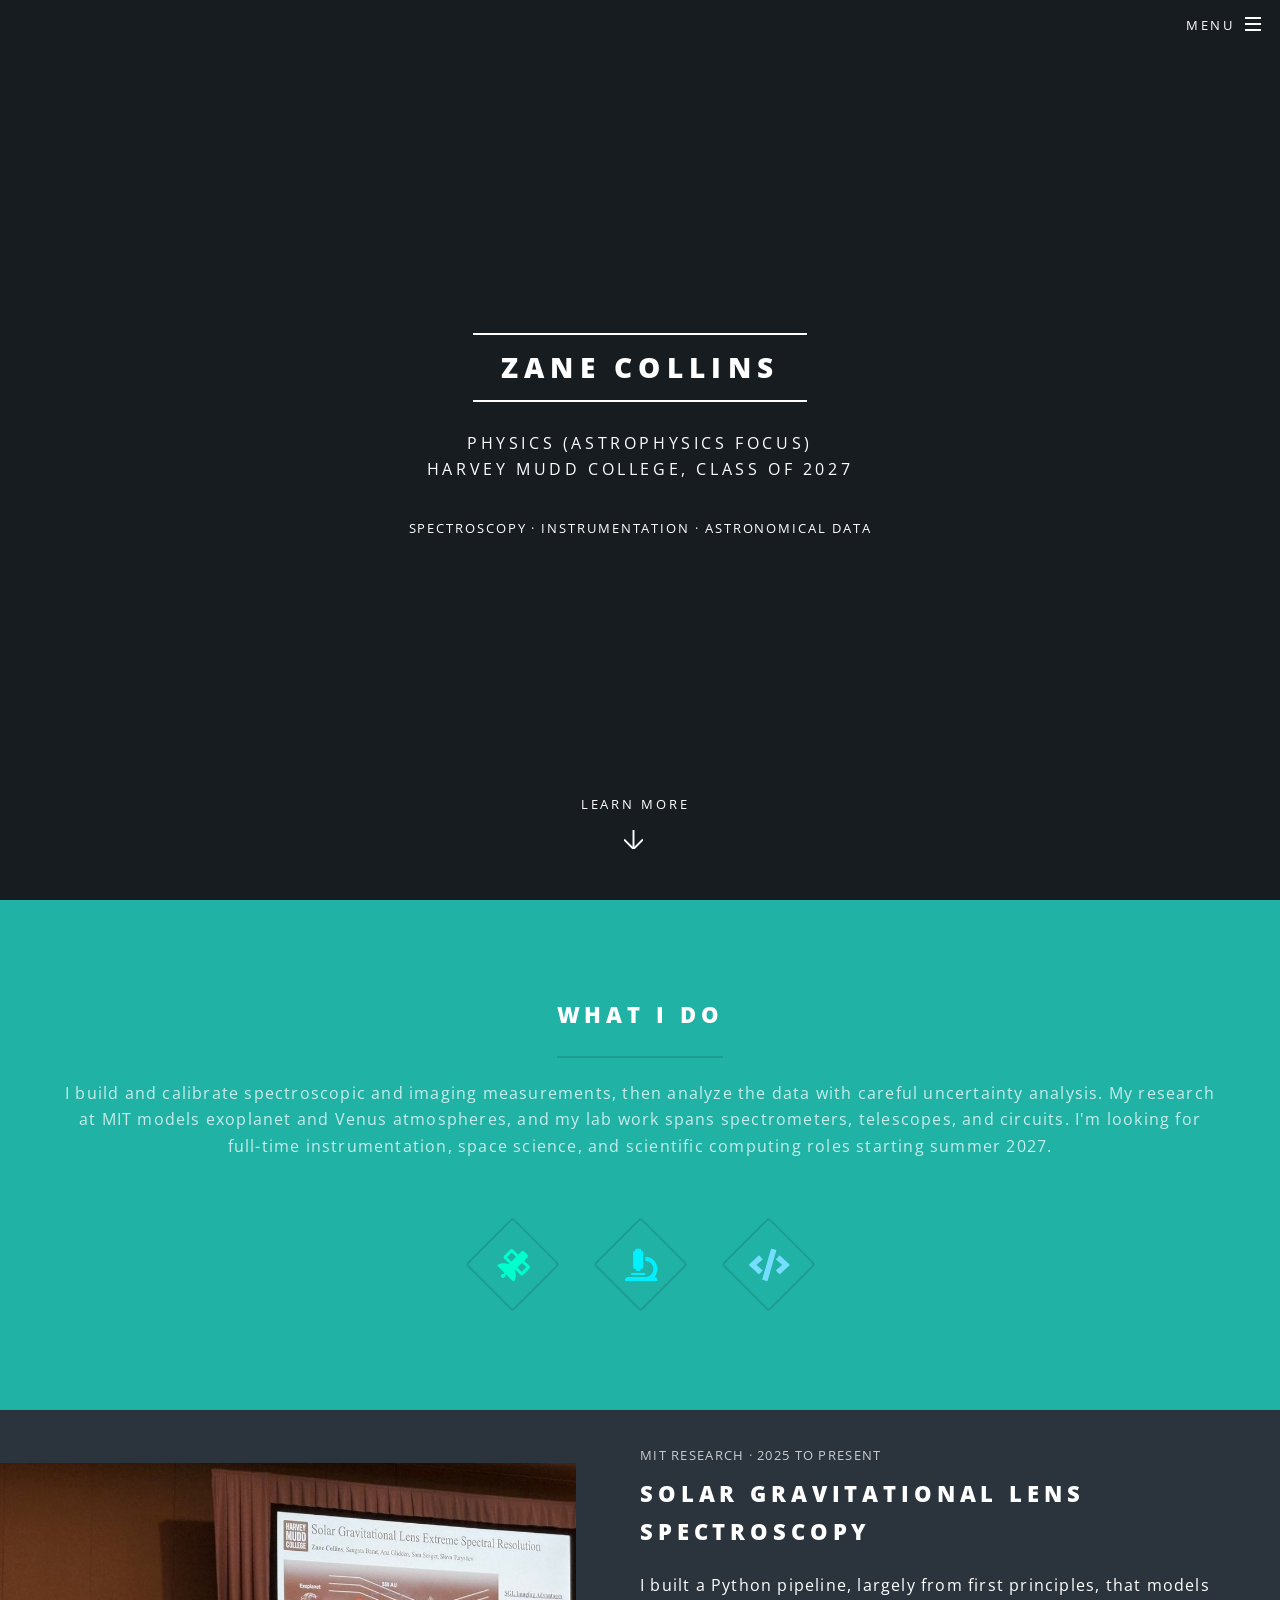
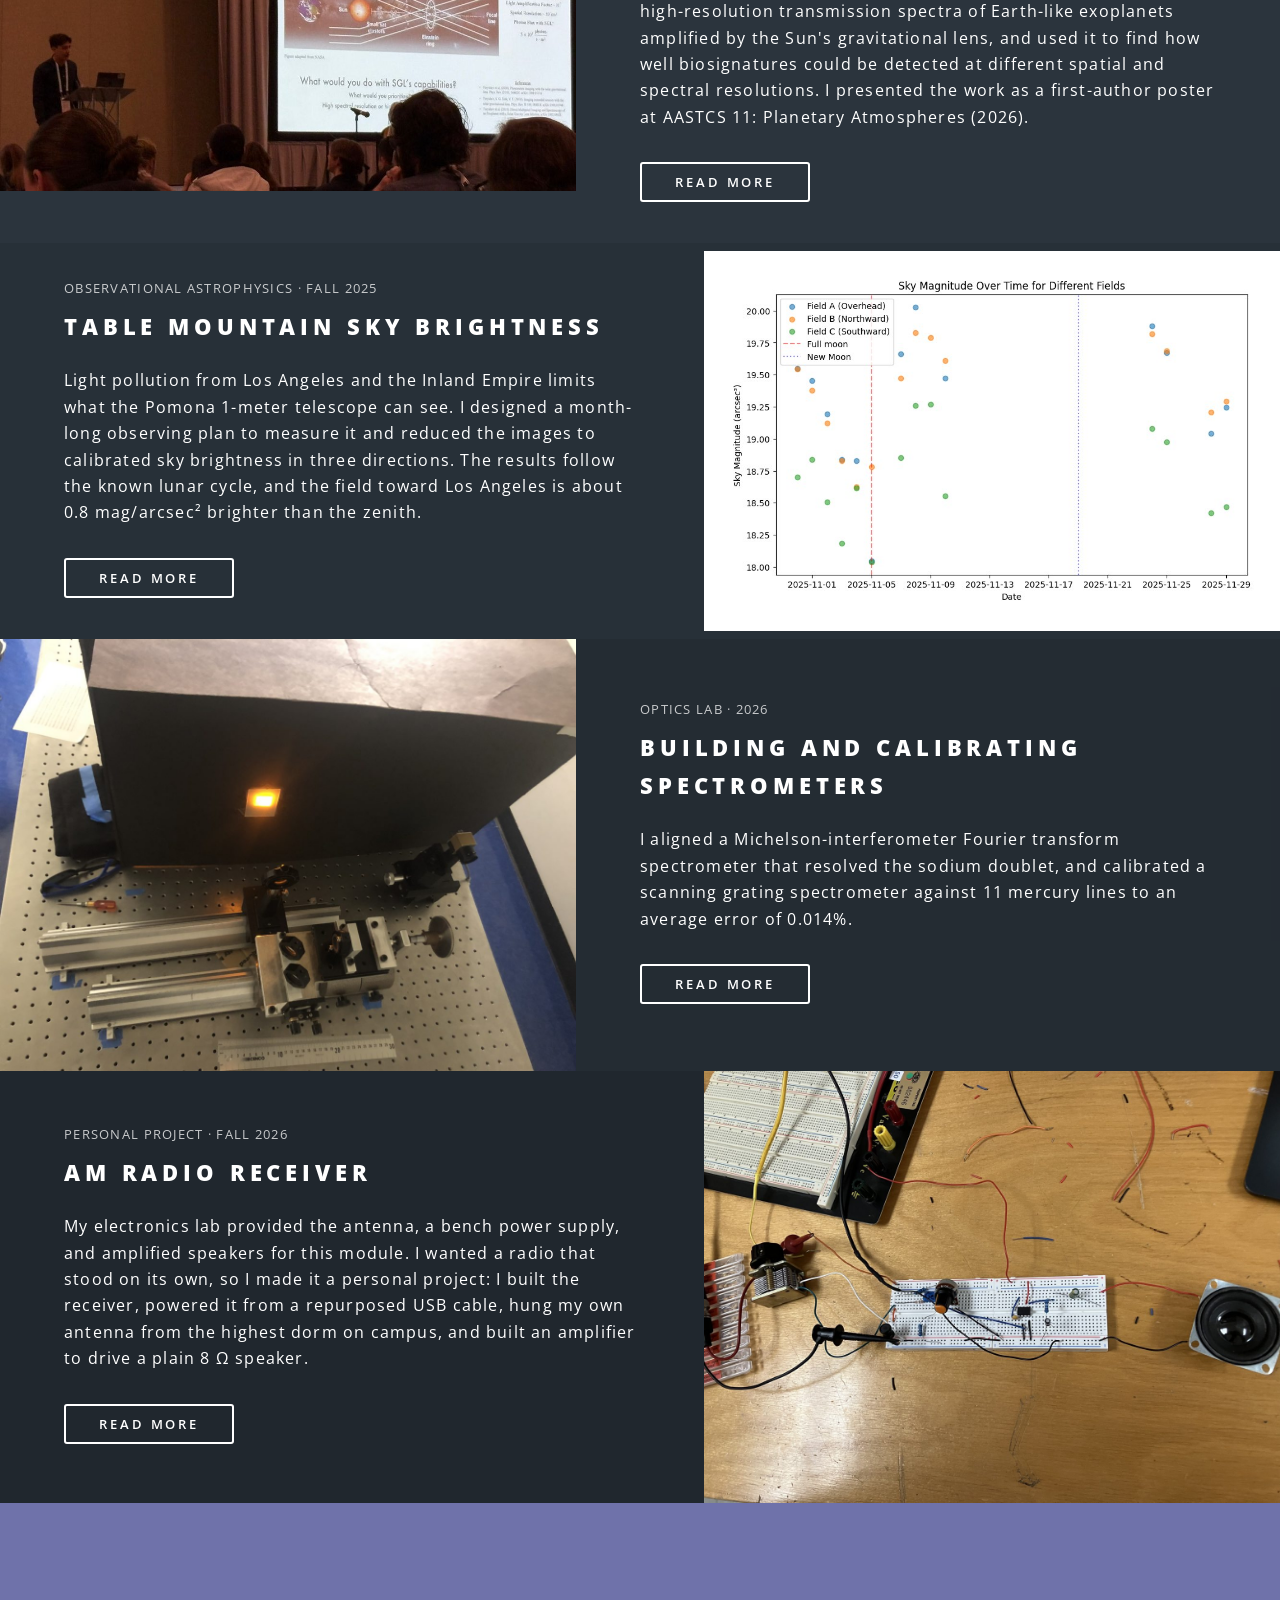
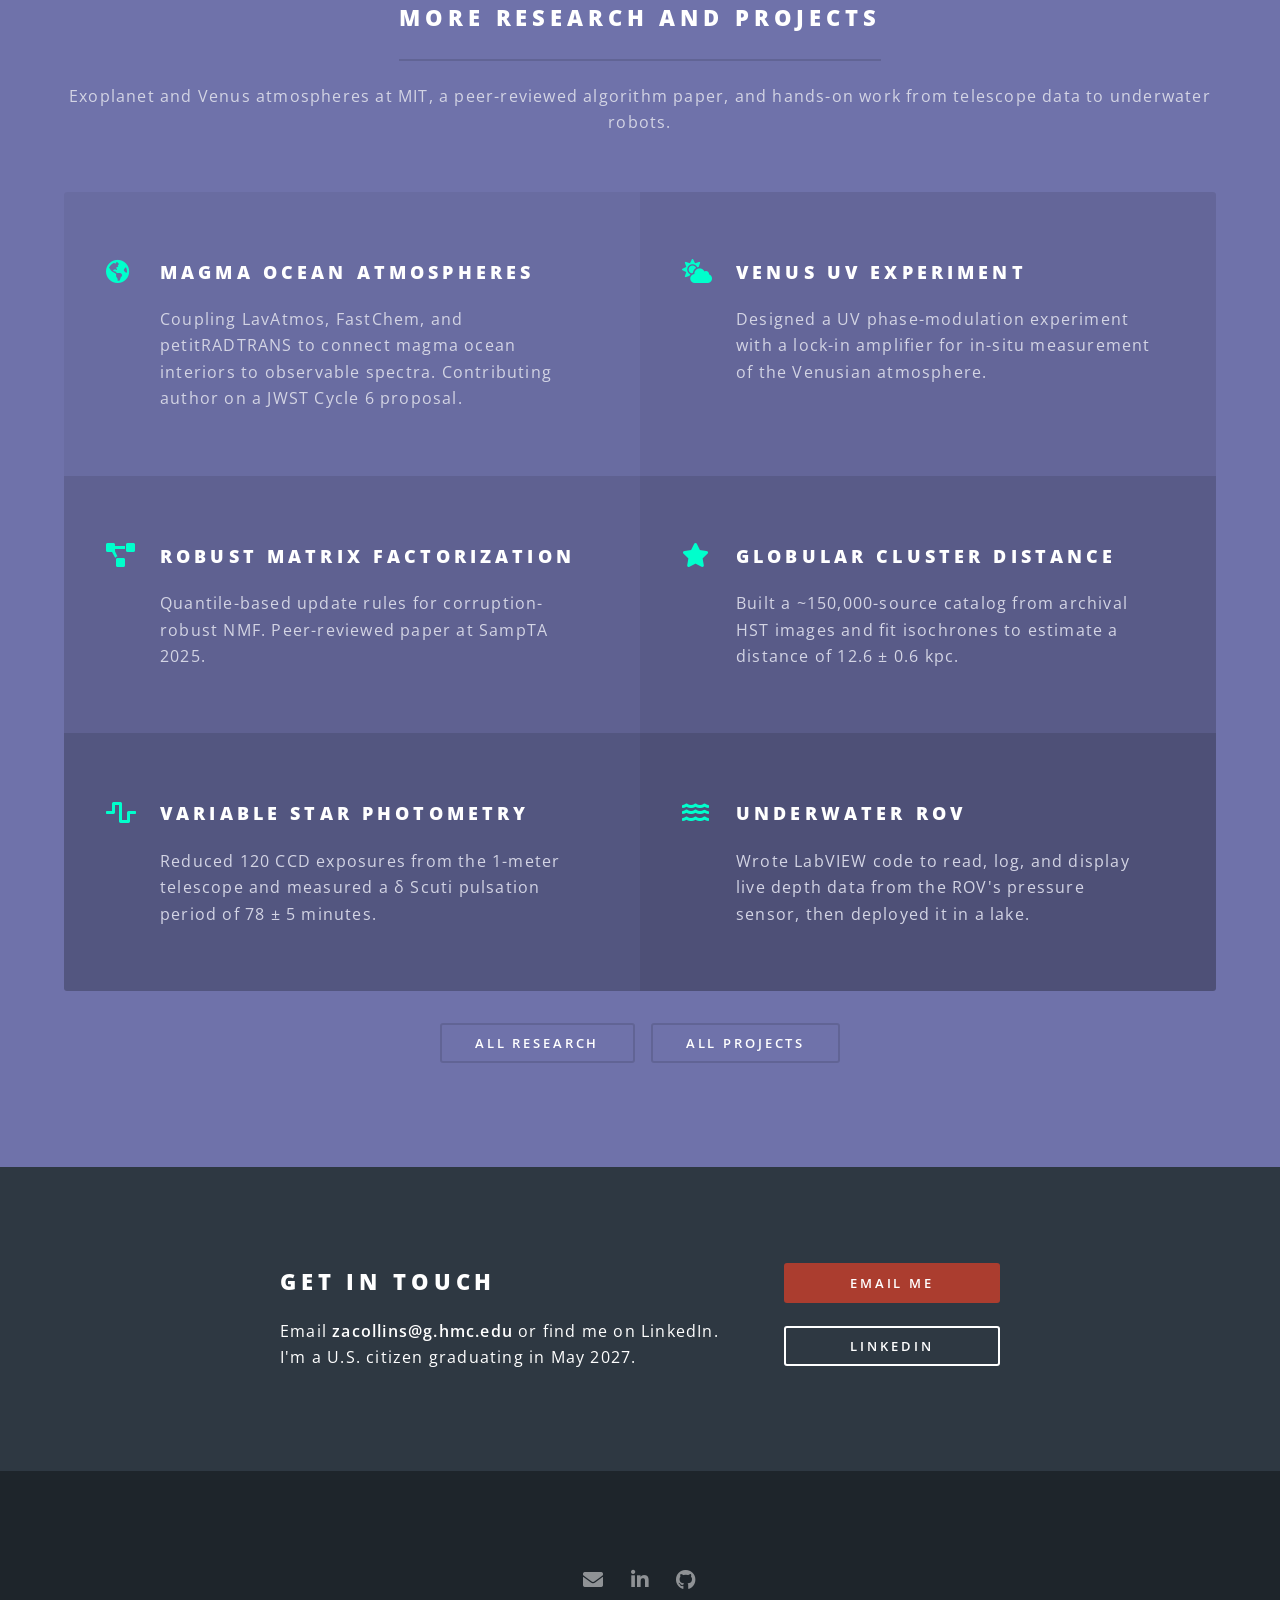
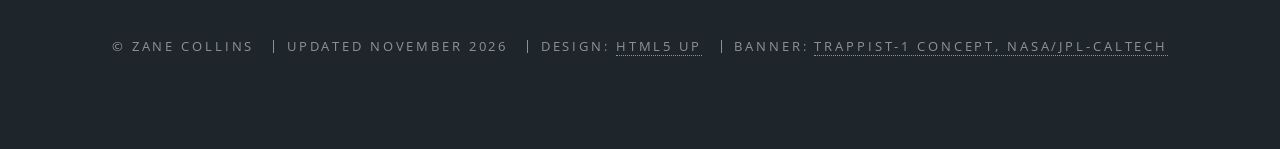
==== commit 02cfc2e0: "AM radio: tell the personal-project story (own power supply, antenna, amplifier) Co-Authored-By: Cla" ====
--- a/index.html
+++ b/index.html
@@ -100,9 +100,9 @@
 				<section class="spotlight">
 					<div class="image"><img src="img/am-radio.jpg" alt="Breadboarded AM radio circuit with a variable tuning capacitor on the left and a speaker on the right" /></div>
 					<div class="content">
-						<p class="meta">Electronics lab &middot; Fall 2026</p>
+						<p class="meta">Personal project &middot; Fall 2026</p>
 						<h2>AM radio receiver</h2>
-						<p>I designed and built a working AM radio from basic components, then used an oscilloscope, function generator, and spectrum analyzer to troubleshoot and characterize the circuit.</p>
+						<p>My electronics lab provided the antenna, a bench power supply, and amplified speakers for this module. I wanted a radio that stood on its own, so I made it a personal project: I built the receiver, powered it from a repurposed USB cable, hung my own antenna from the highest dorm on campus, and built an amplifier to drive a plain 8 &Omega; speaker.</p>
 						<ul class="actions">
 							<li><a href="projects.html#am-radio" class="button">Read more</a></li>
 						</ul>
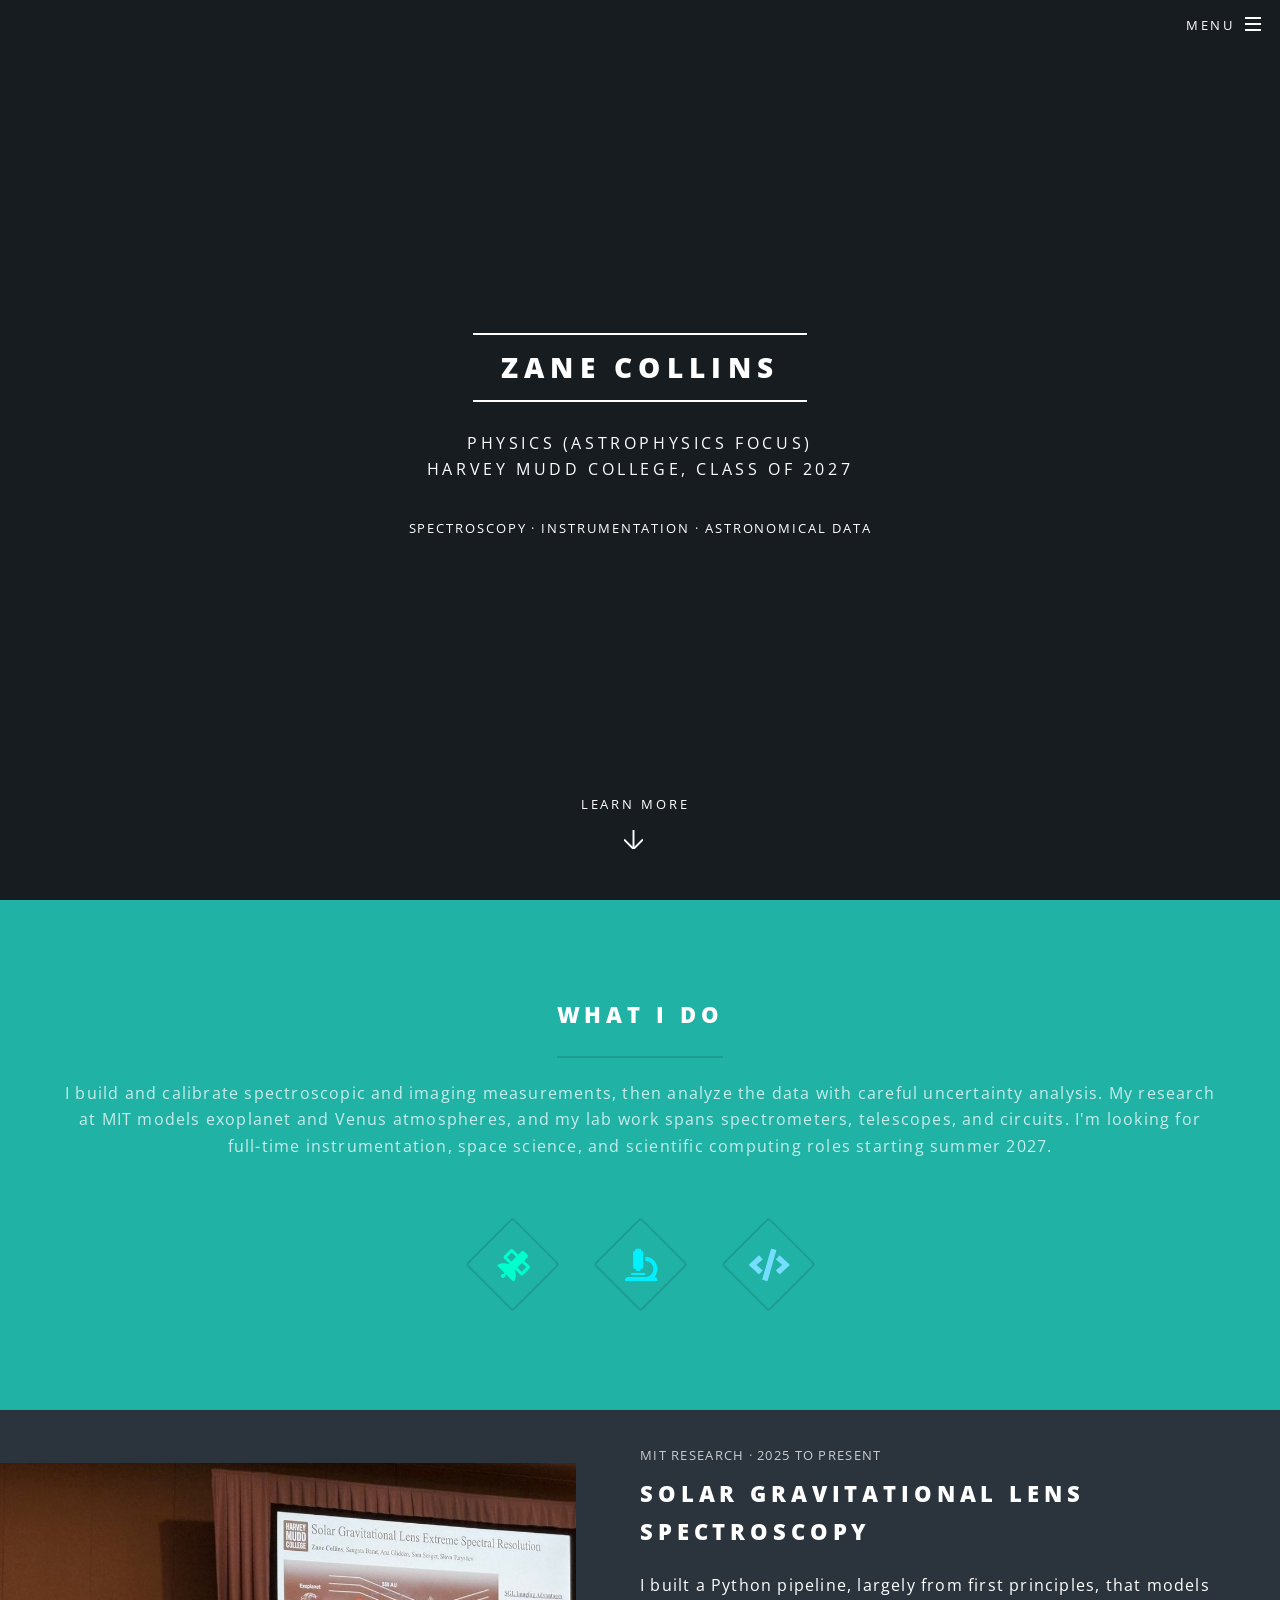
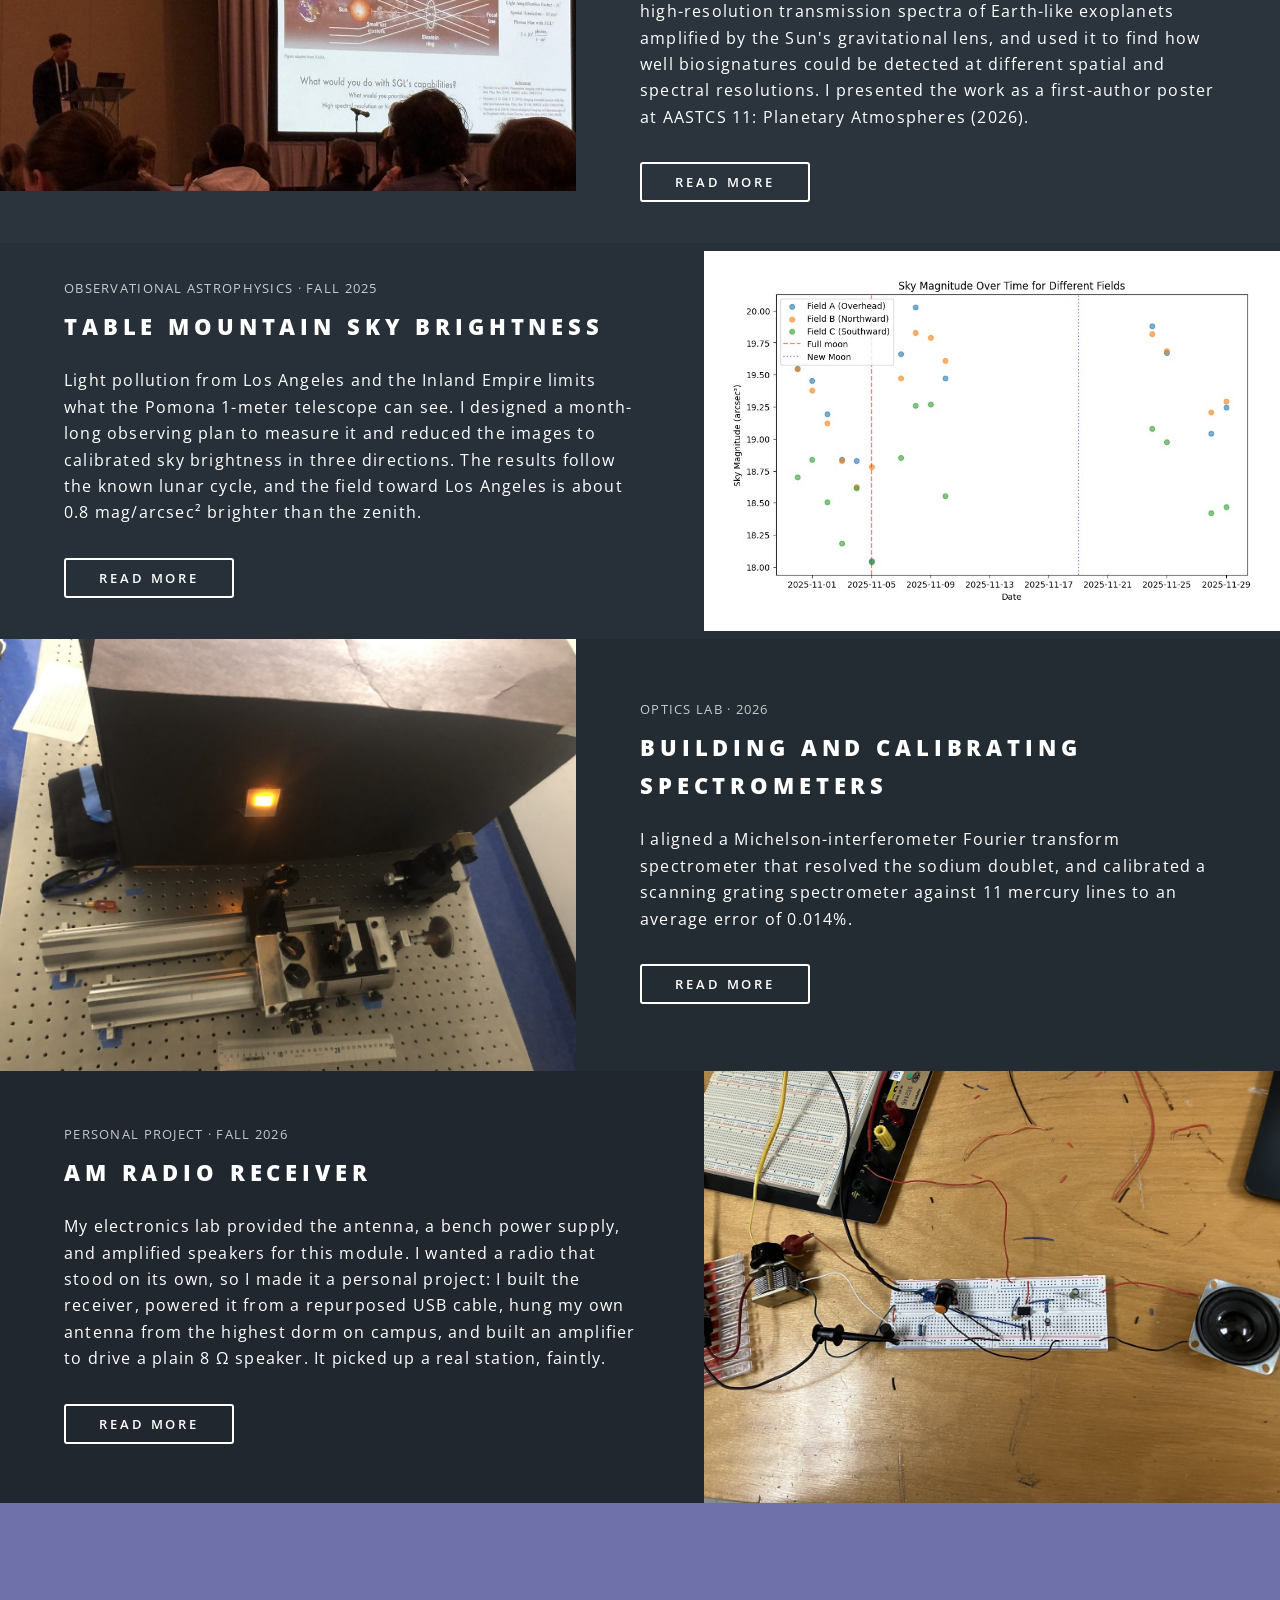
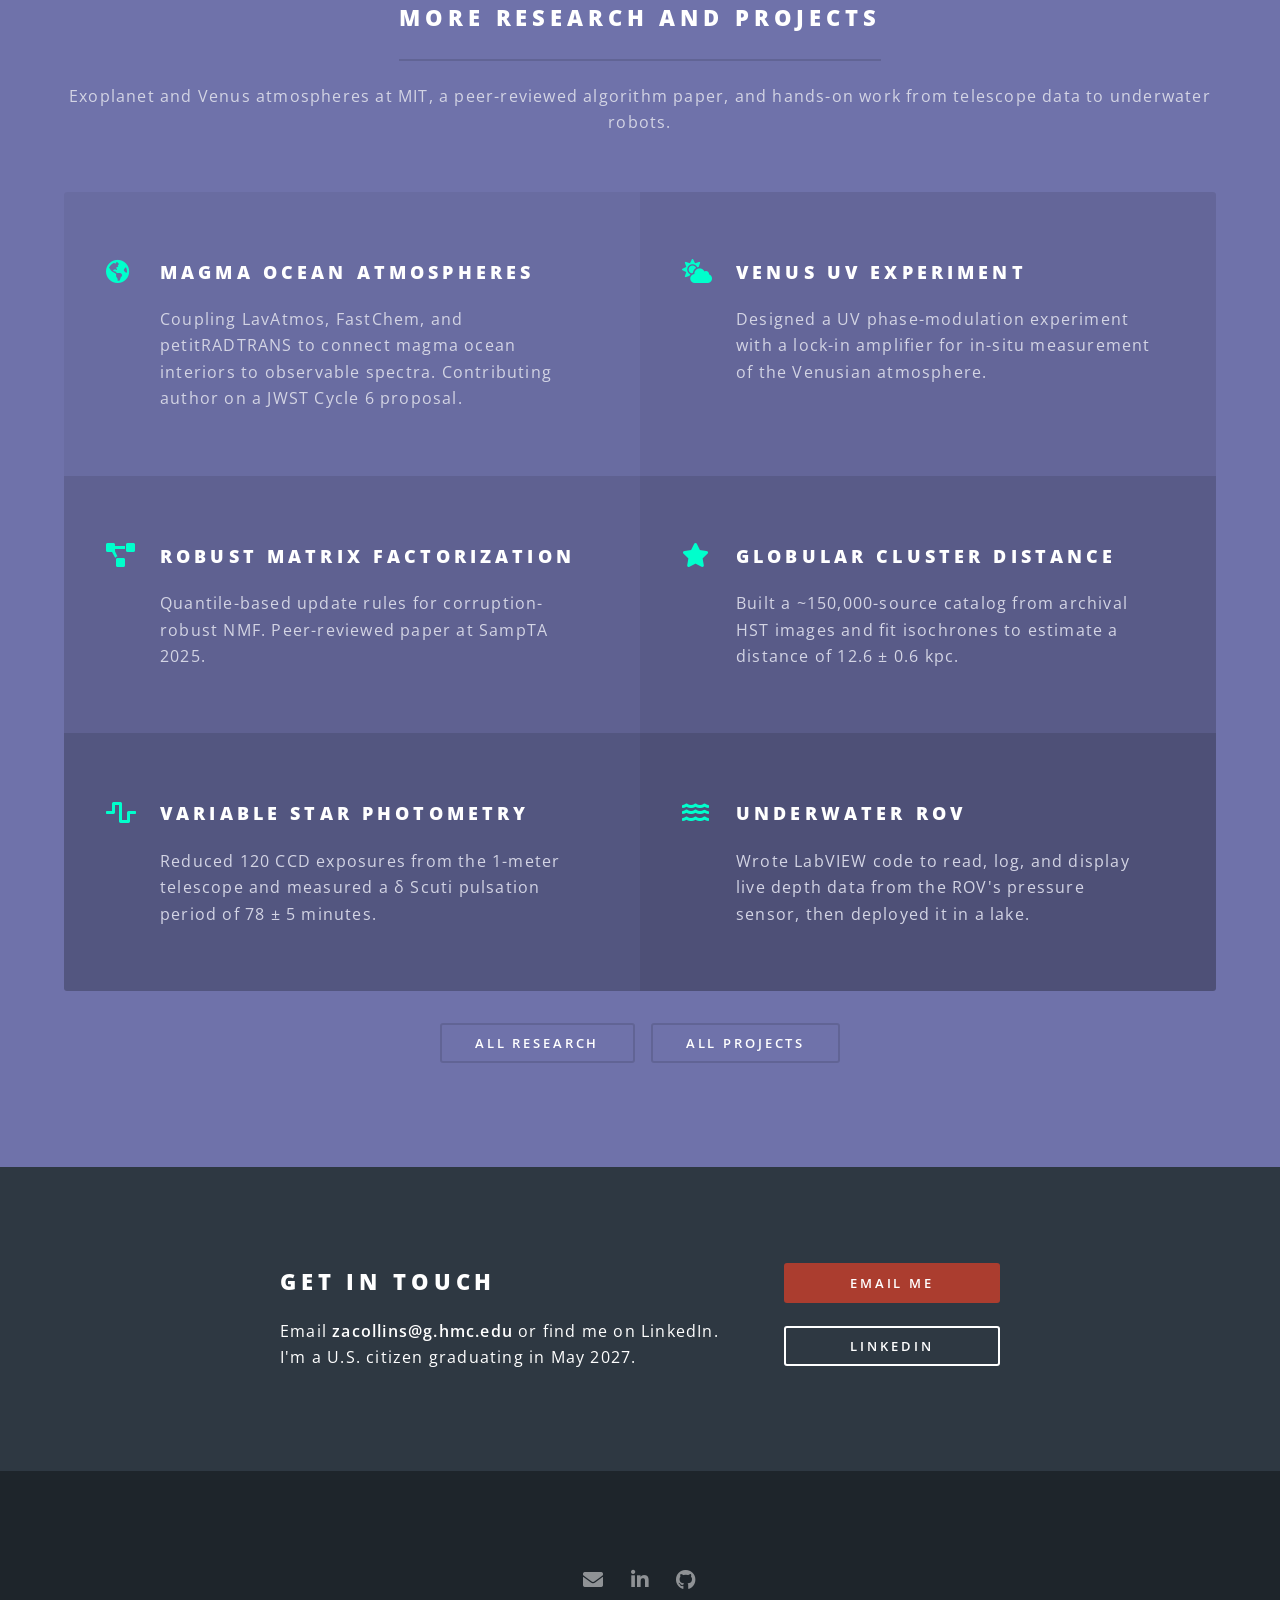
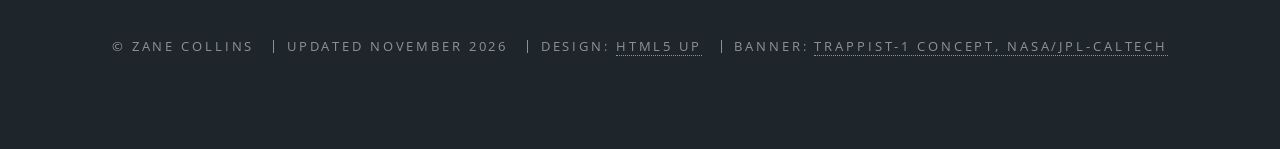
==== commit bdec36fd: "AM radio: note it received a real station (faint) Co-Authored-By: Claude Opus 5.5 <noreply@anthropic" ====
--- a/index.html
+++ b/index.html
@@ -102,7 +102,7 @@
 					<div class="content">
 						<p class="meta">Personal project &middot; Fall 2026</p>
 						<h2>AM radio receiver</h2>
-						<p>My electronics lab provided the antenna, a bench power supply, and amplified speakers for this module. I wanted a radio that stood on its own, so I made it a personal project: I built the receiver, powered it from a repurposed USB cable, hung my own antenna from the highest dorm on campus, and built an amplifier to drive a plain 8 &Omega; speaker.</p>
+						<p>My electronics lab provided the antenna, a bench power supply, and amplified speakers for this module. I wanted a radio that stood on its own, so I made it a personal project: I built the receiver, powered it from a repurposed USB cable, hung my own antenna from the highest dorm on campus, and built an amplifier to drive a plain 8 &Omega; speaker. It picked up a real station, faintly.</p>
 						<ul class="actions">
 							<li><a href="projects.html#am-radio" class="button">Read more</a></li>
 						</ul>
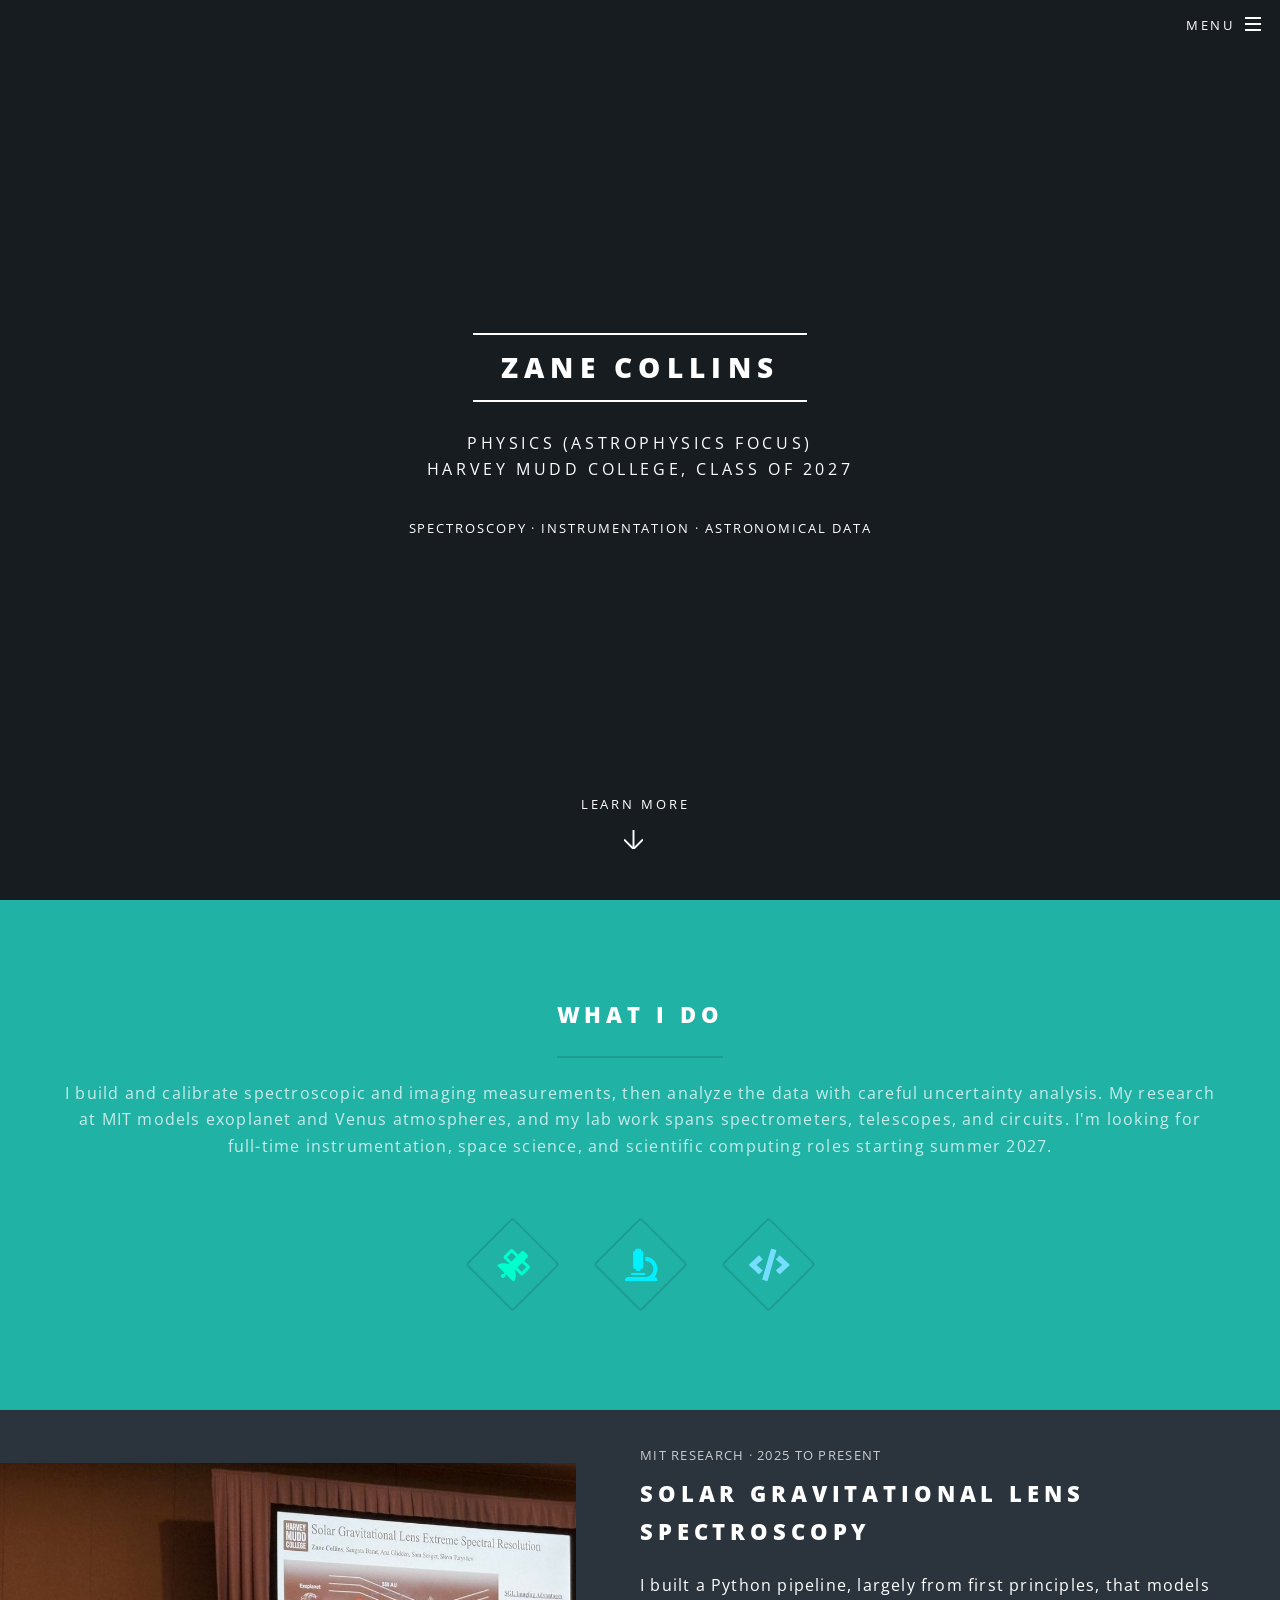
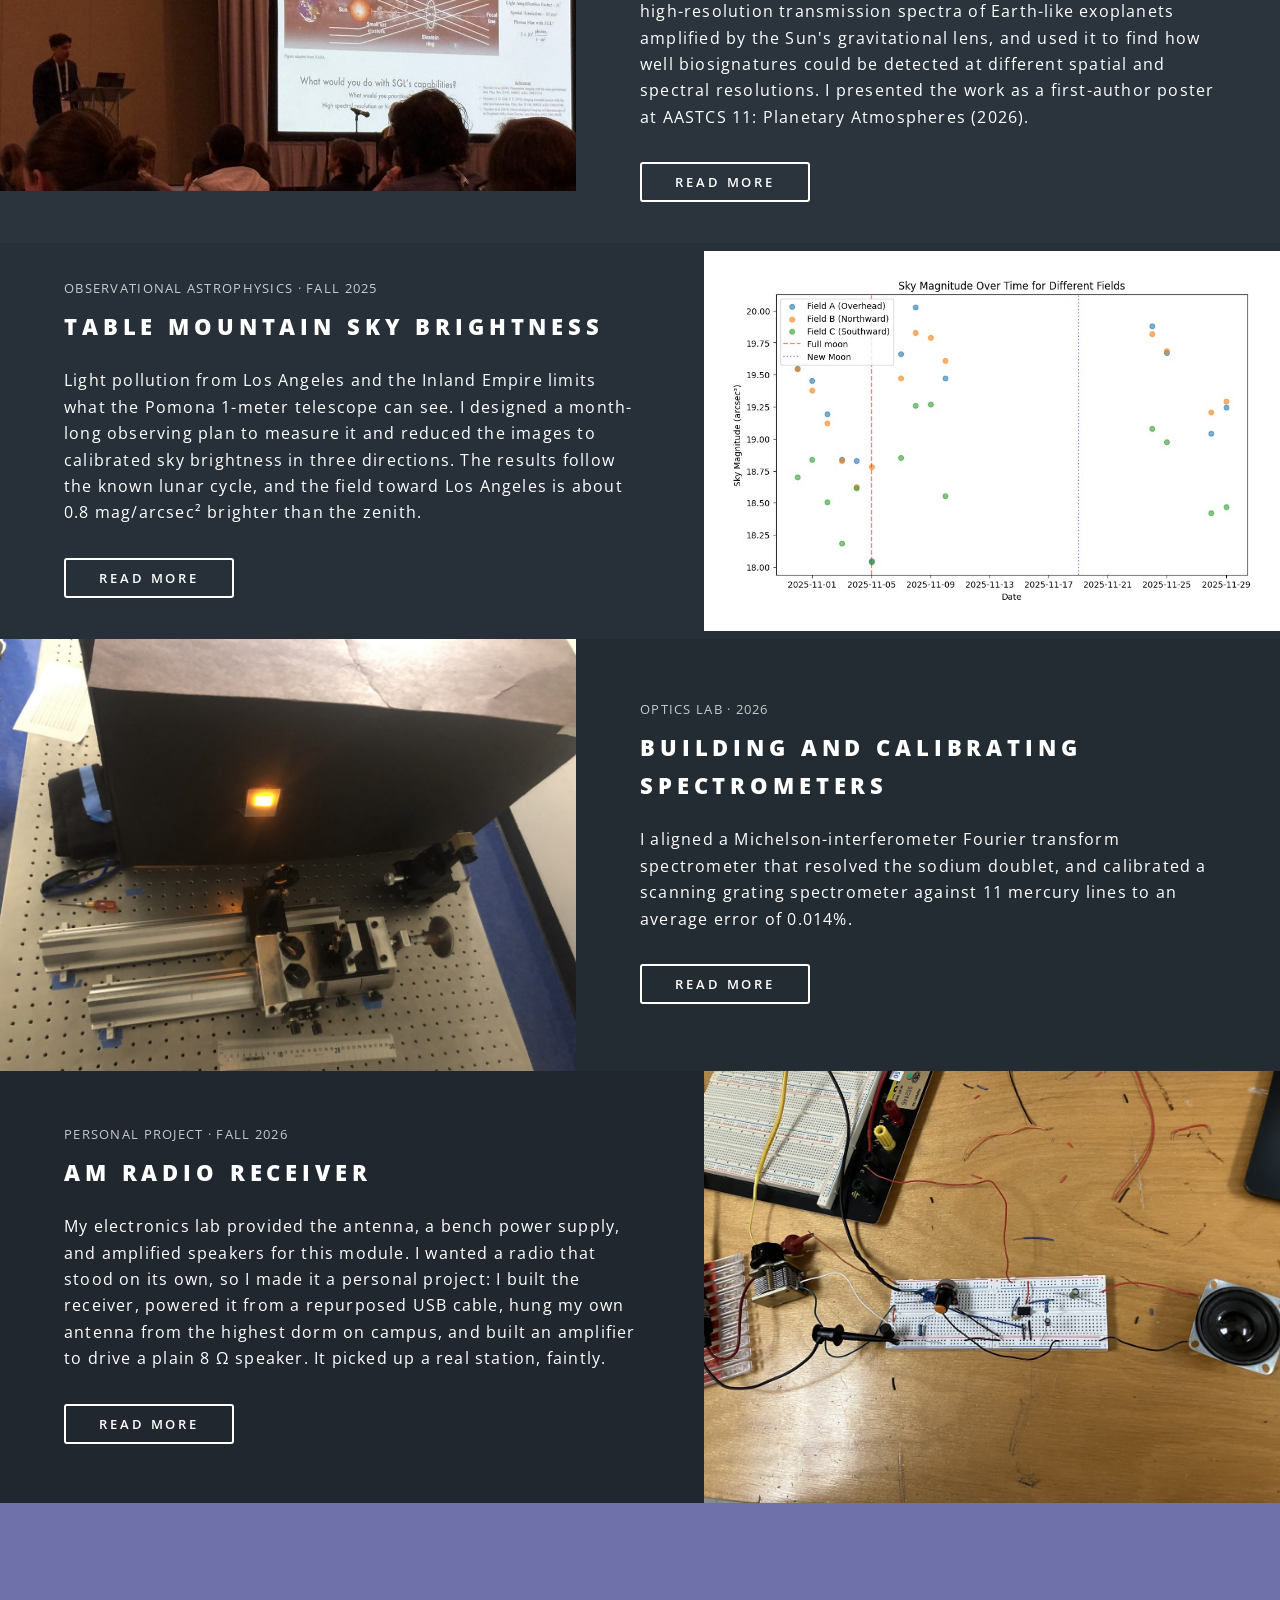
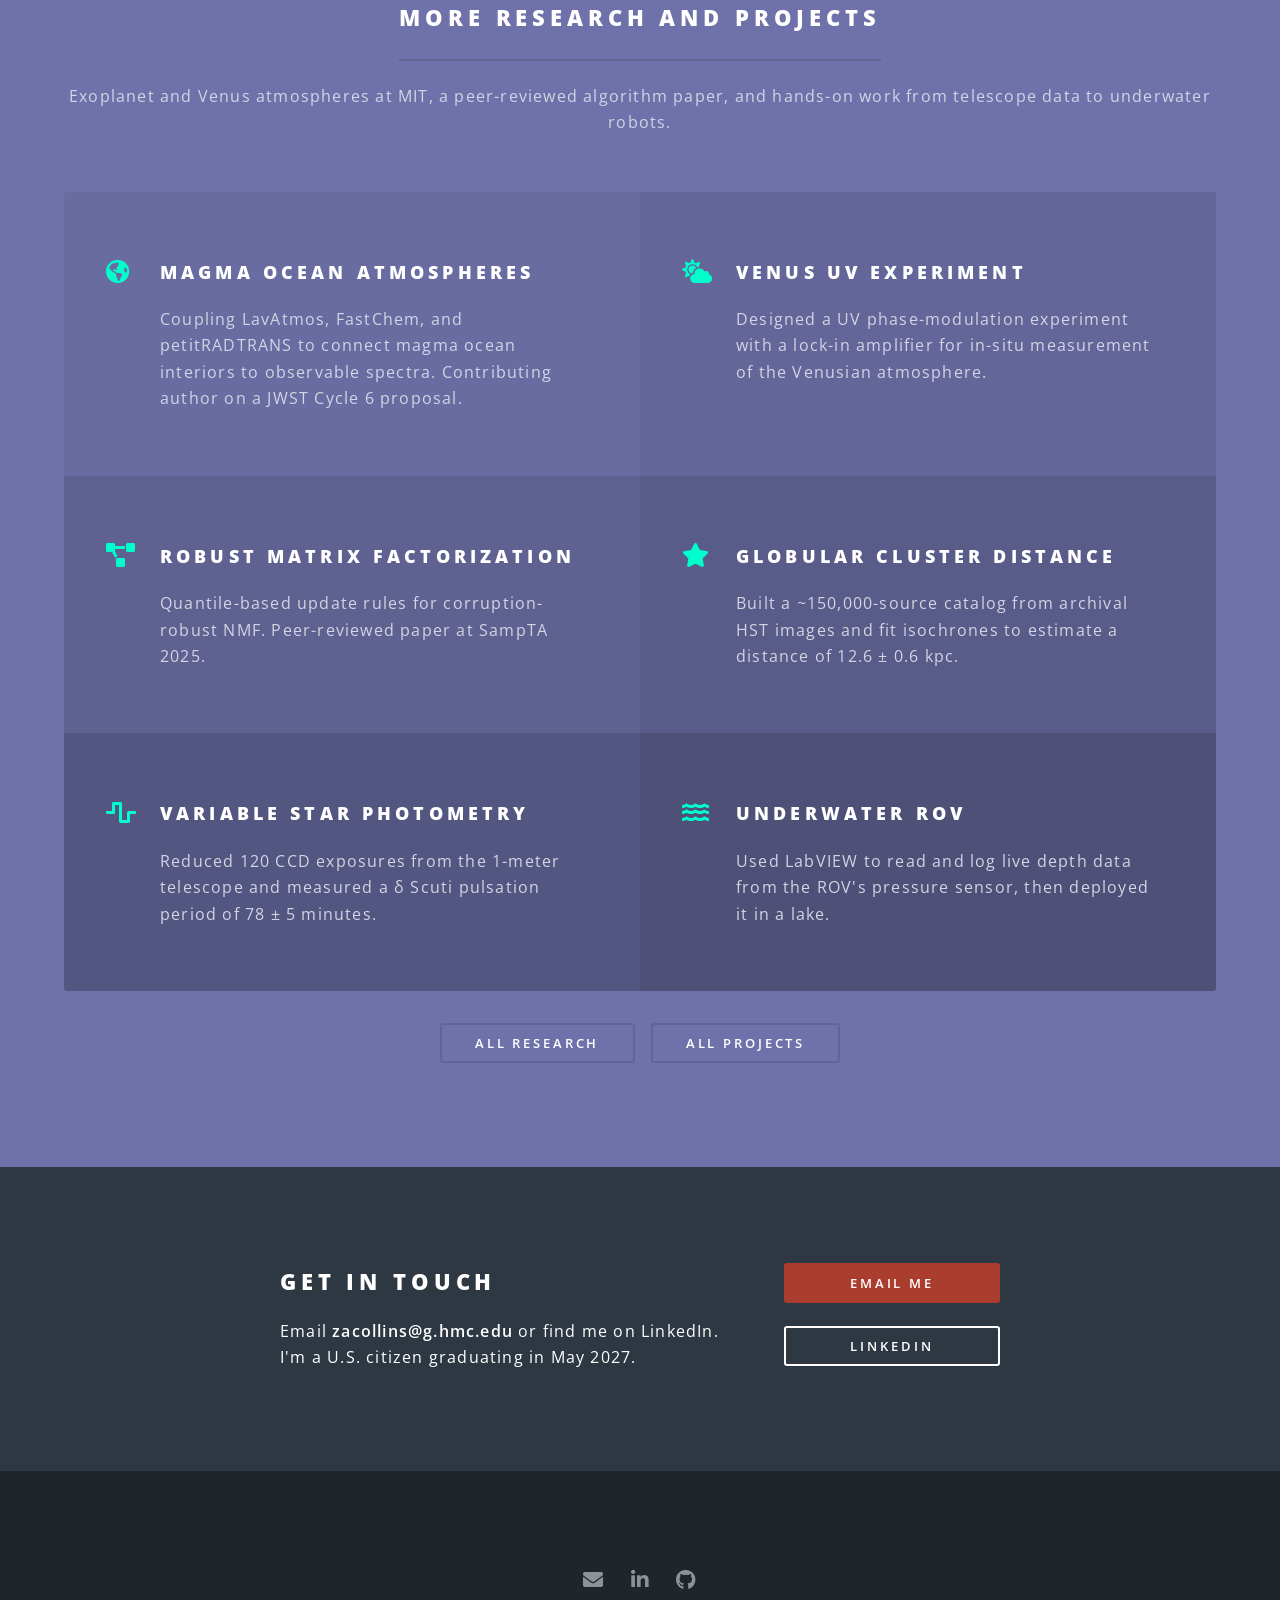
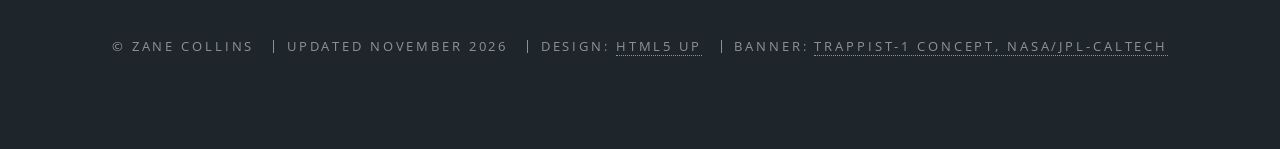
==== commit e8bdda02: "ROV, astrometry, geometric optics: correct ROV role, add orbital mechanics and motivation Co-Authore" ====
--- a/index.html
+++ b/index.html
@@ -139,7 +139,7 @@
 						</li>
 						<li class="icon solid fa-water">
 							<h3>Underwater ROV</h3>
-							<p>Wrote LabVIEW code to read, log, and display live depth data from the ROV's pressure sensor, then deployed it in a lake.</p>
+							<p>Used LabVIEW to read and log live depth data from the ROV's pressure sensor, then deployed it in a lake.</p>
 						</li>
 					</ul>
 					<ul class="actions special">
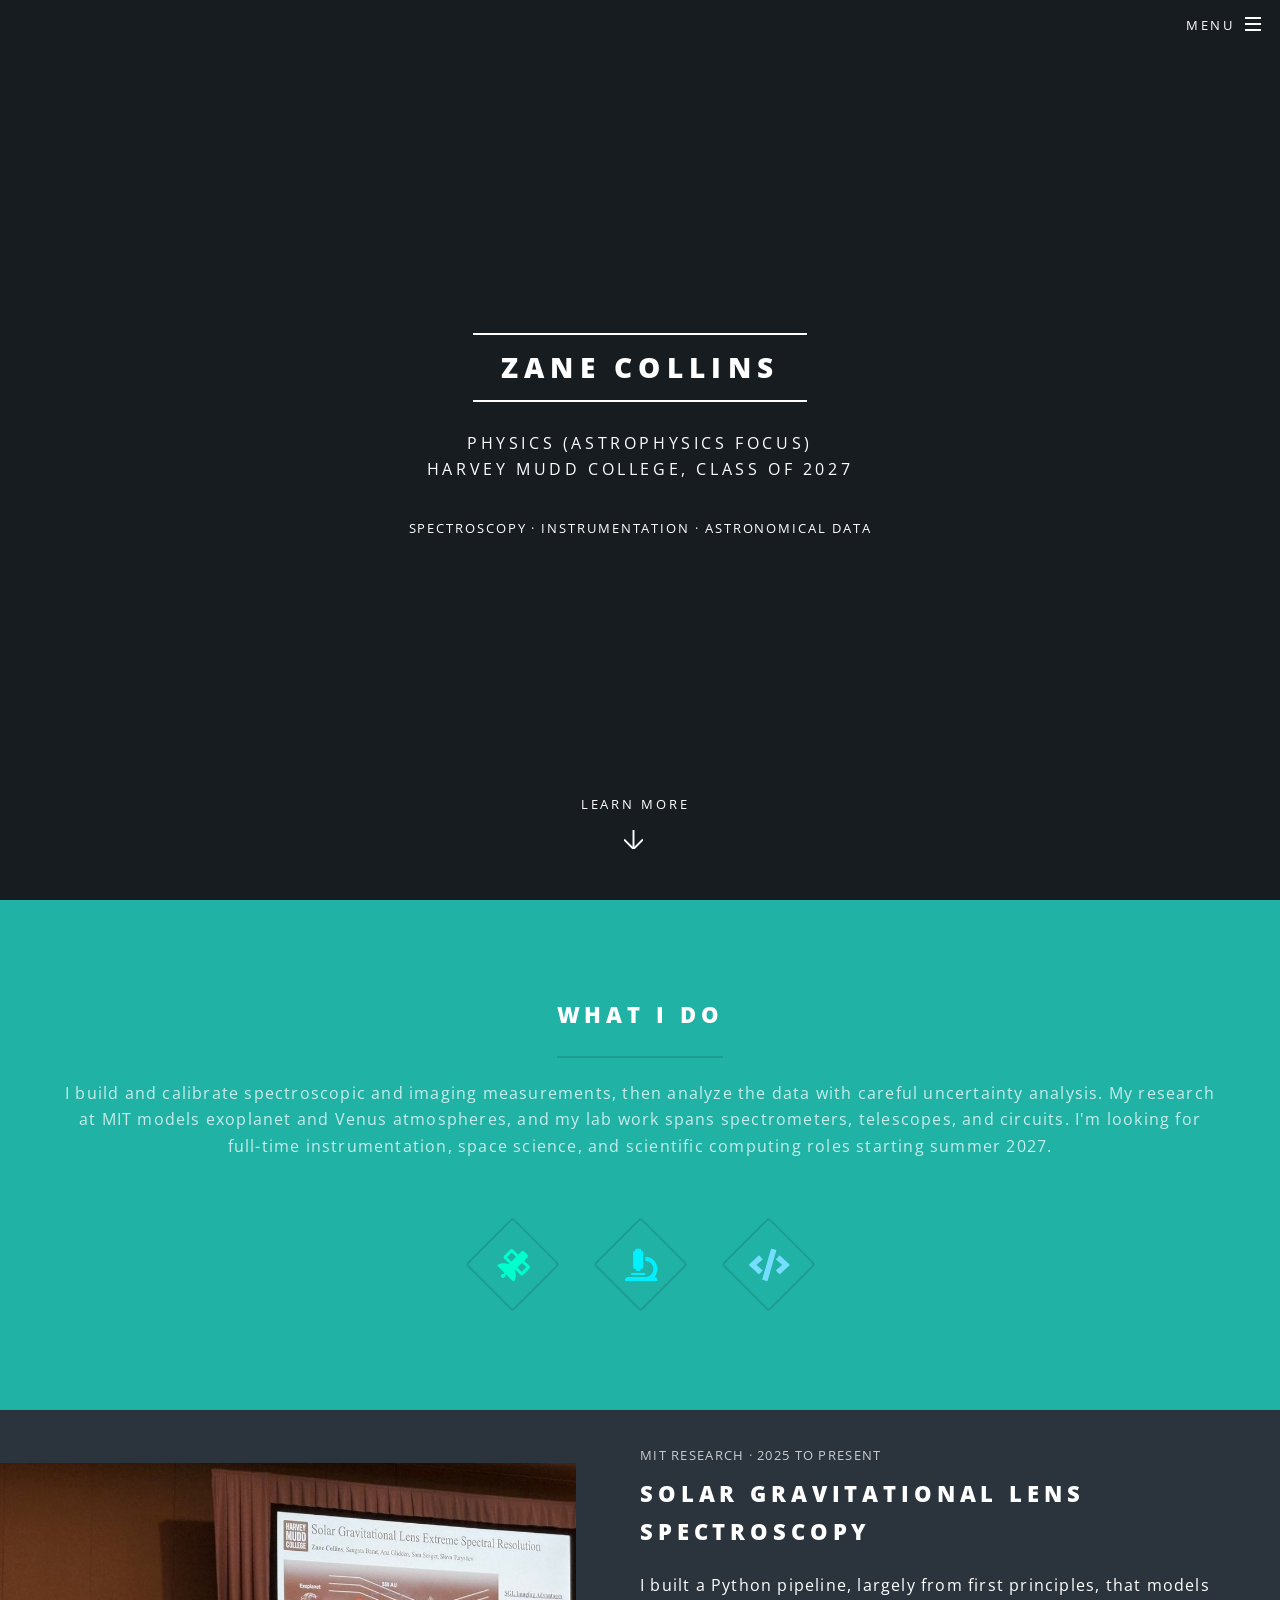
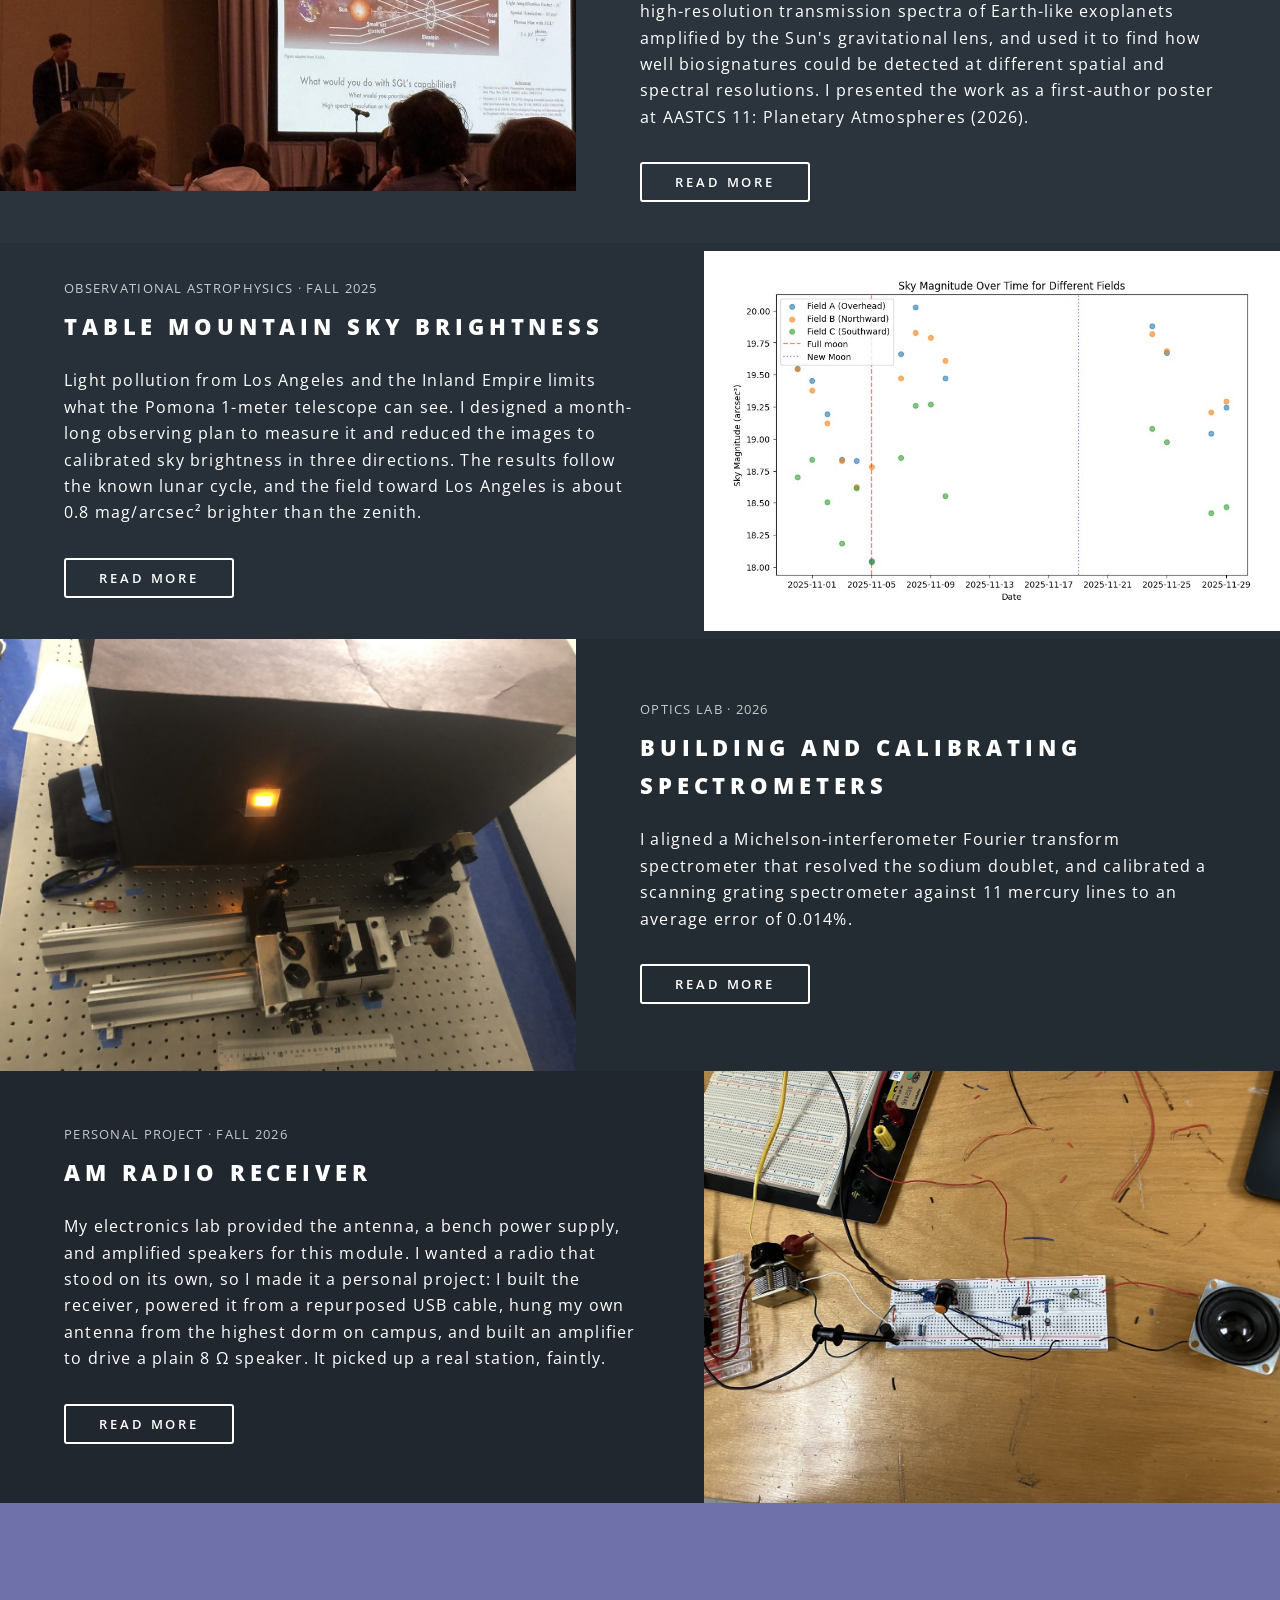
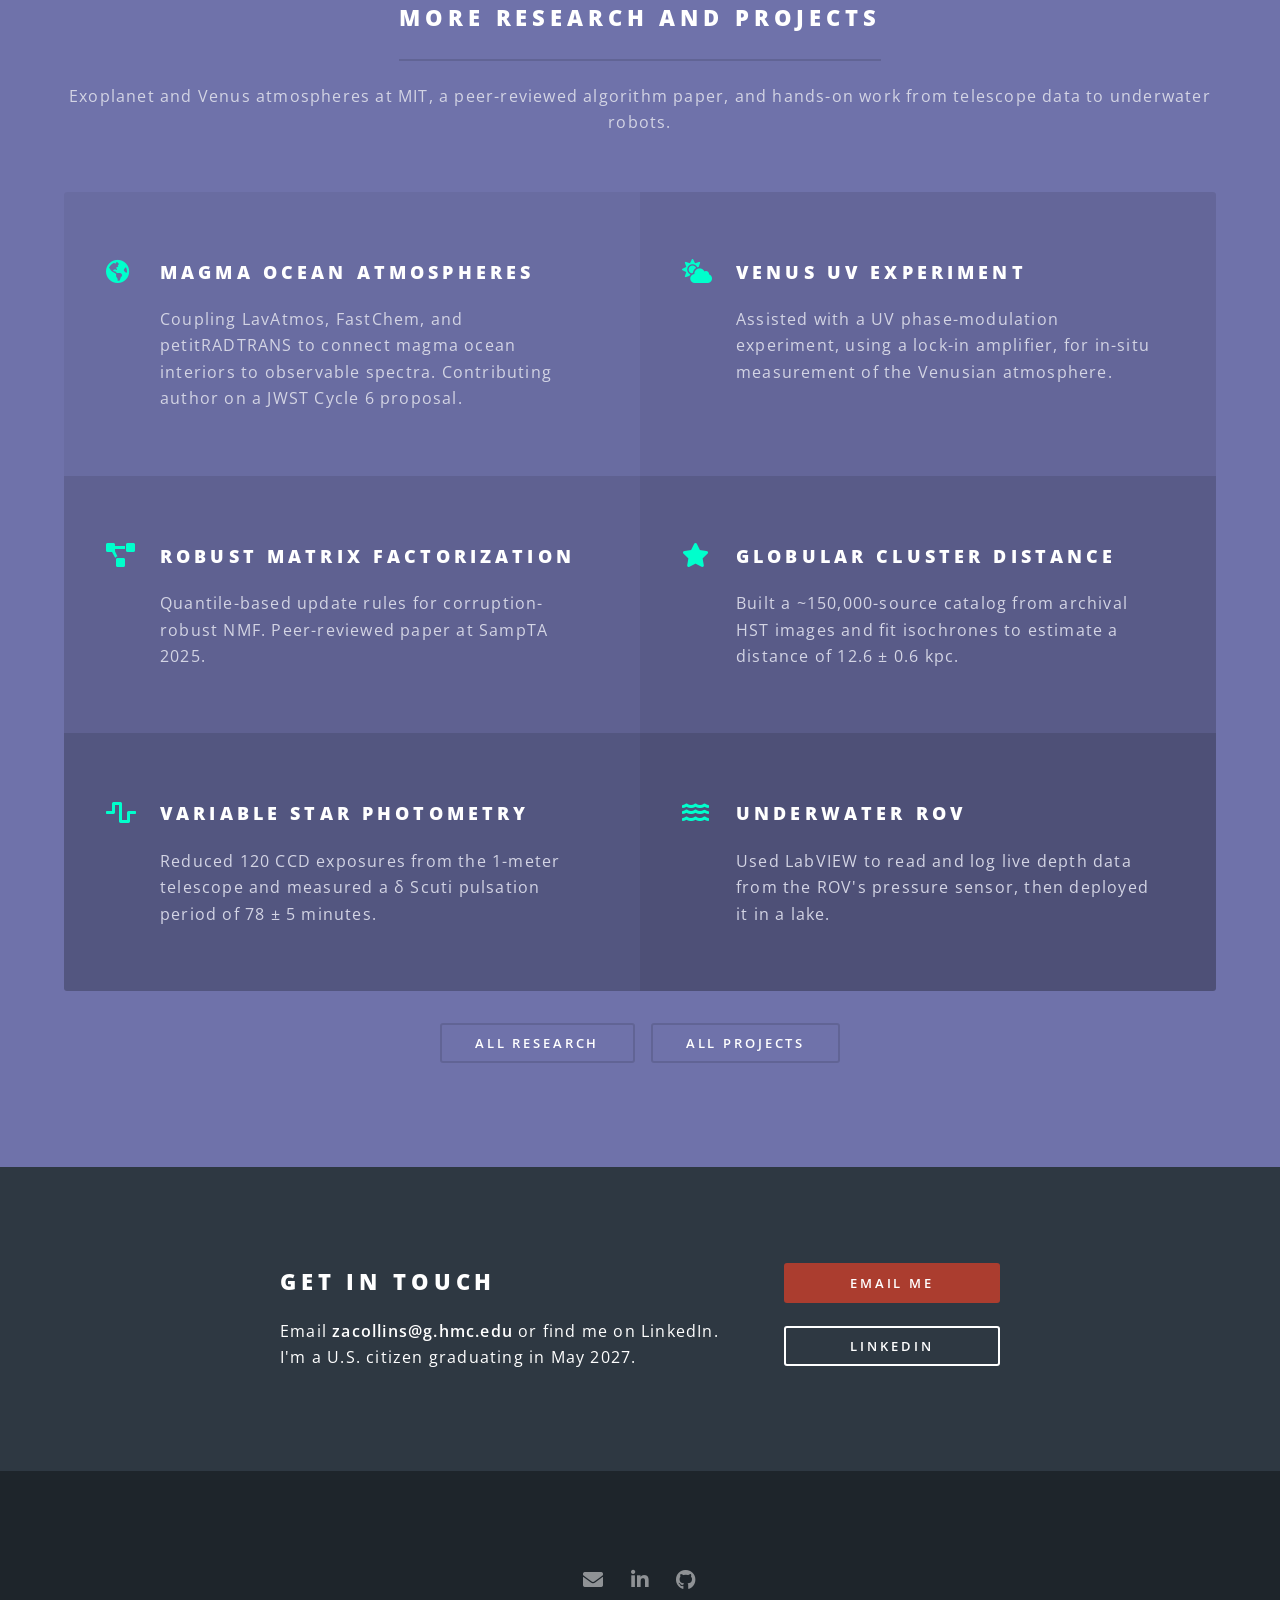
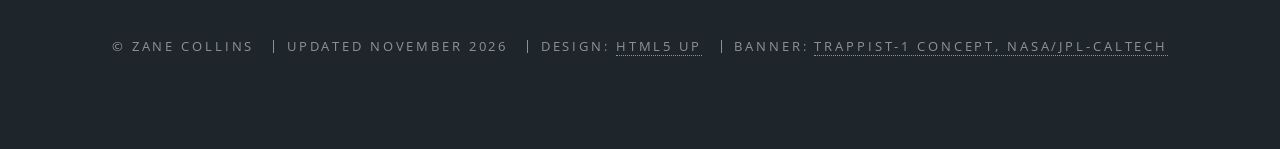
==== commit 2c71af3d: "Venus: assisted with UVPM experiment; mentees split between UVPM and spectral library Co-Authored-By" ====
--- a/index.html
+++ b/index.html
@@ -123,7 +123,7 @@
 						</li>
 						<li class="icon solid fa-cloud-sun">
 							<h3>Venus UV experiment</h3>
-							<p>Designed a UV phase-modulation experiment with a lock-in amplifier for in-situ measurement of the Venusian atmosphere.</p>
+							<p>Assisted with a UV phase-modulation experiment, using a lock-in amplifier, for in-situ measurement of the Venusian atmosphere.</p>
 						</li>
 						<li class="icon solid fa-project-diagram">
 							<h3>Robust matrix factorization</h3>
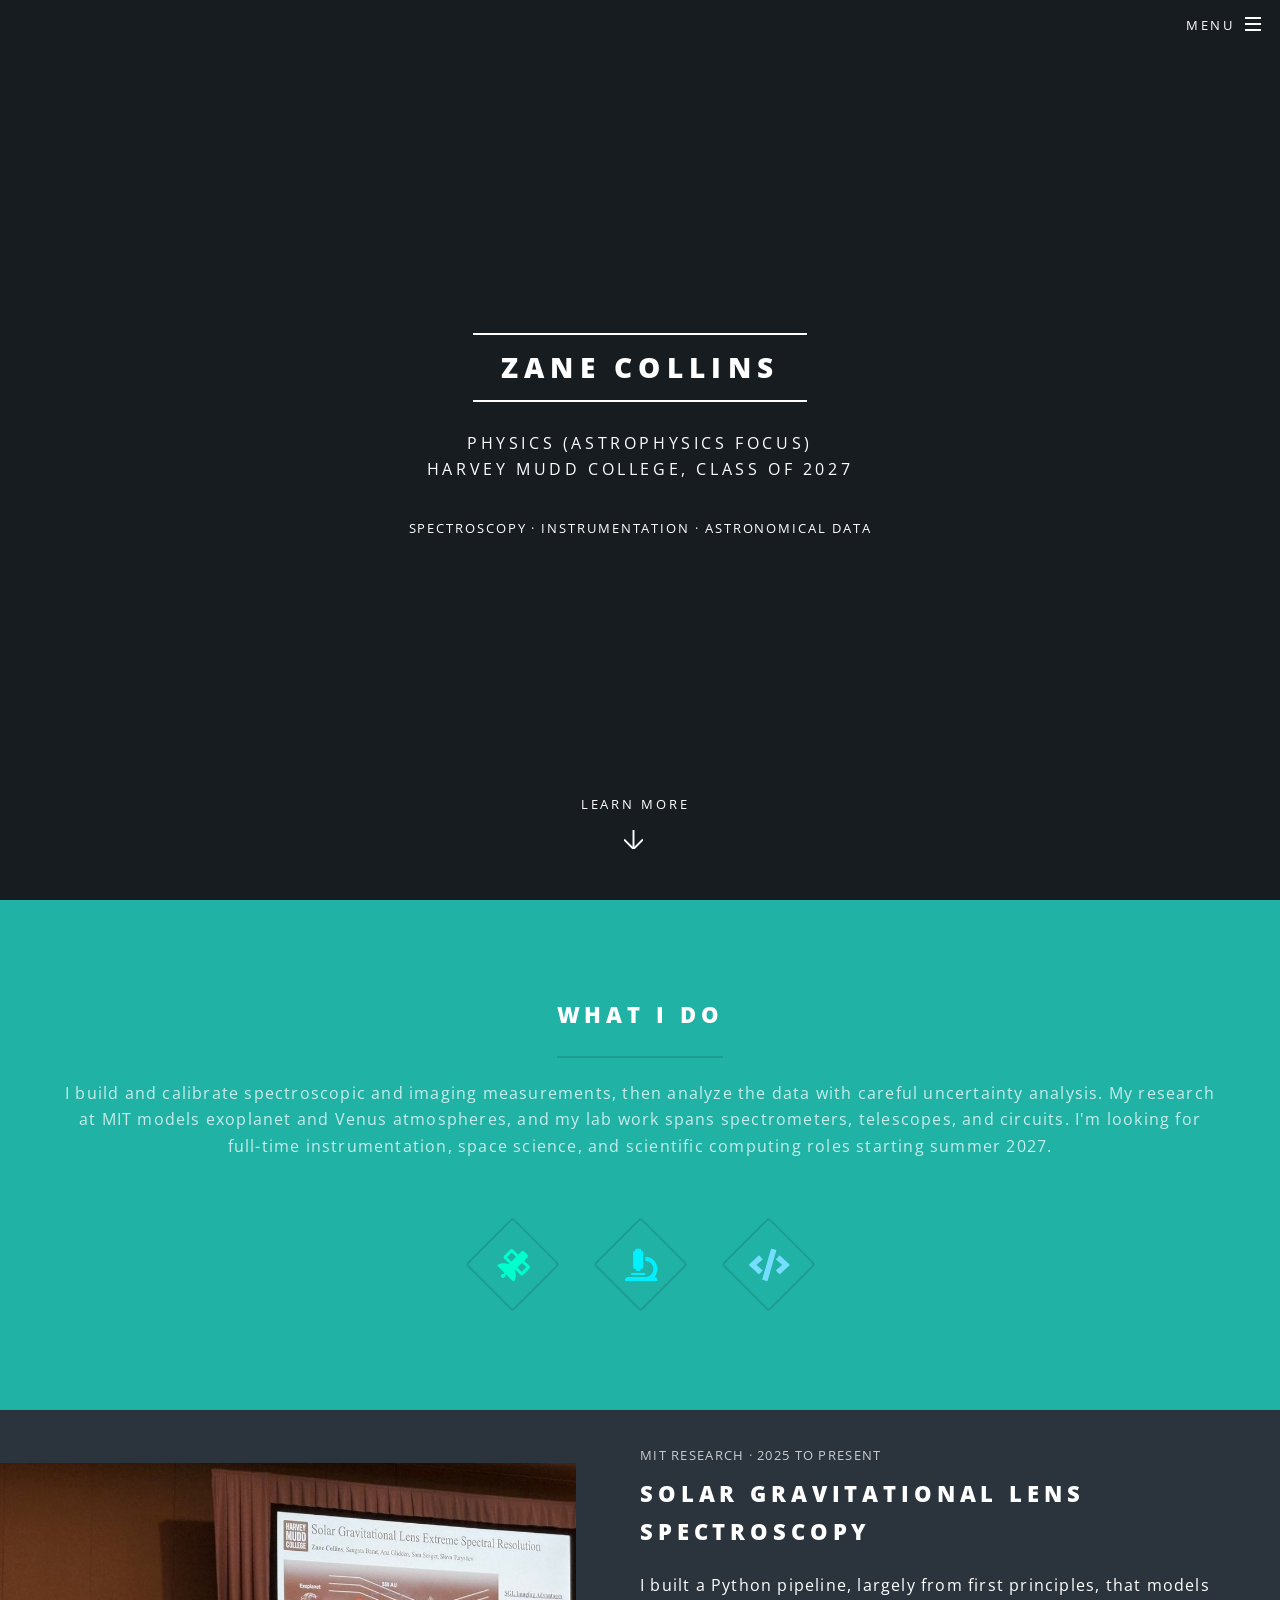
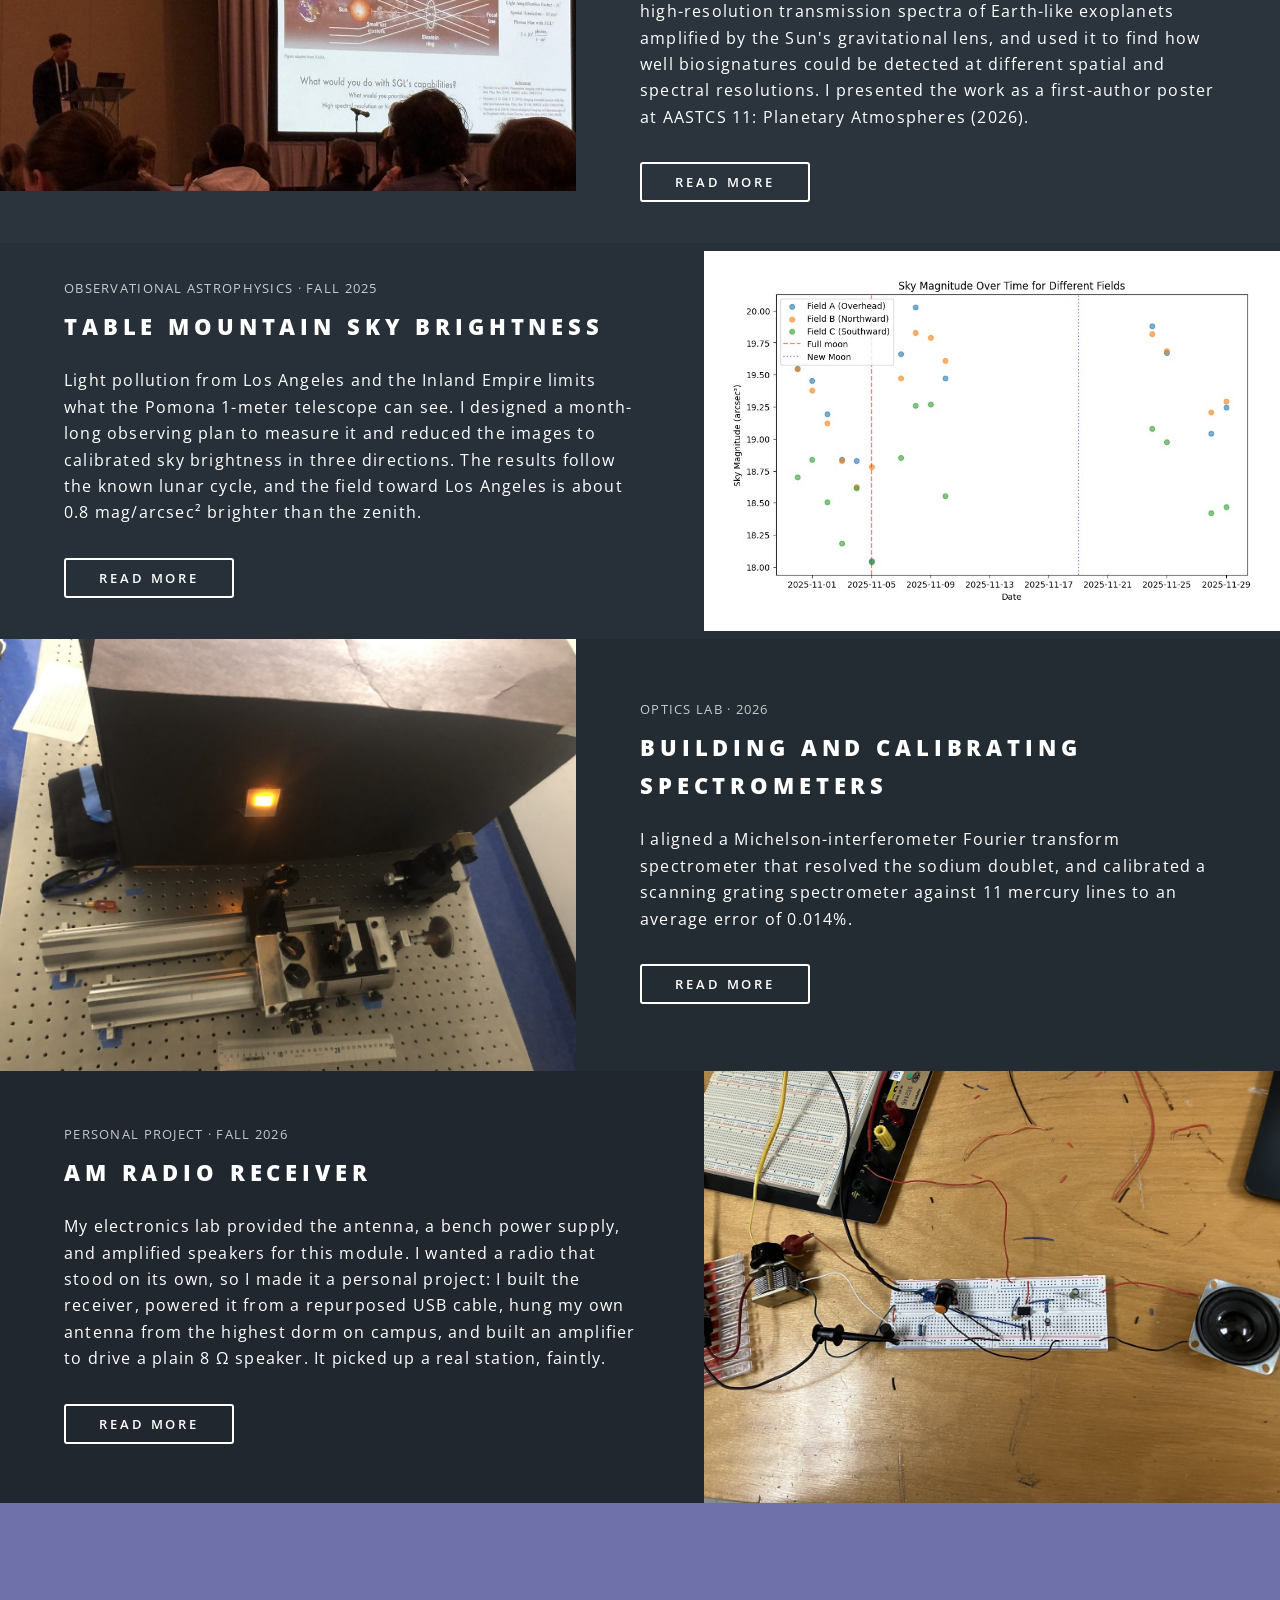
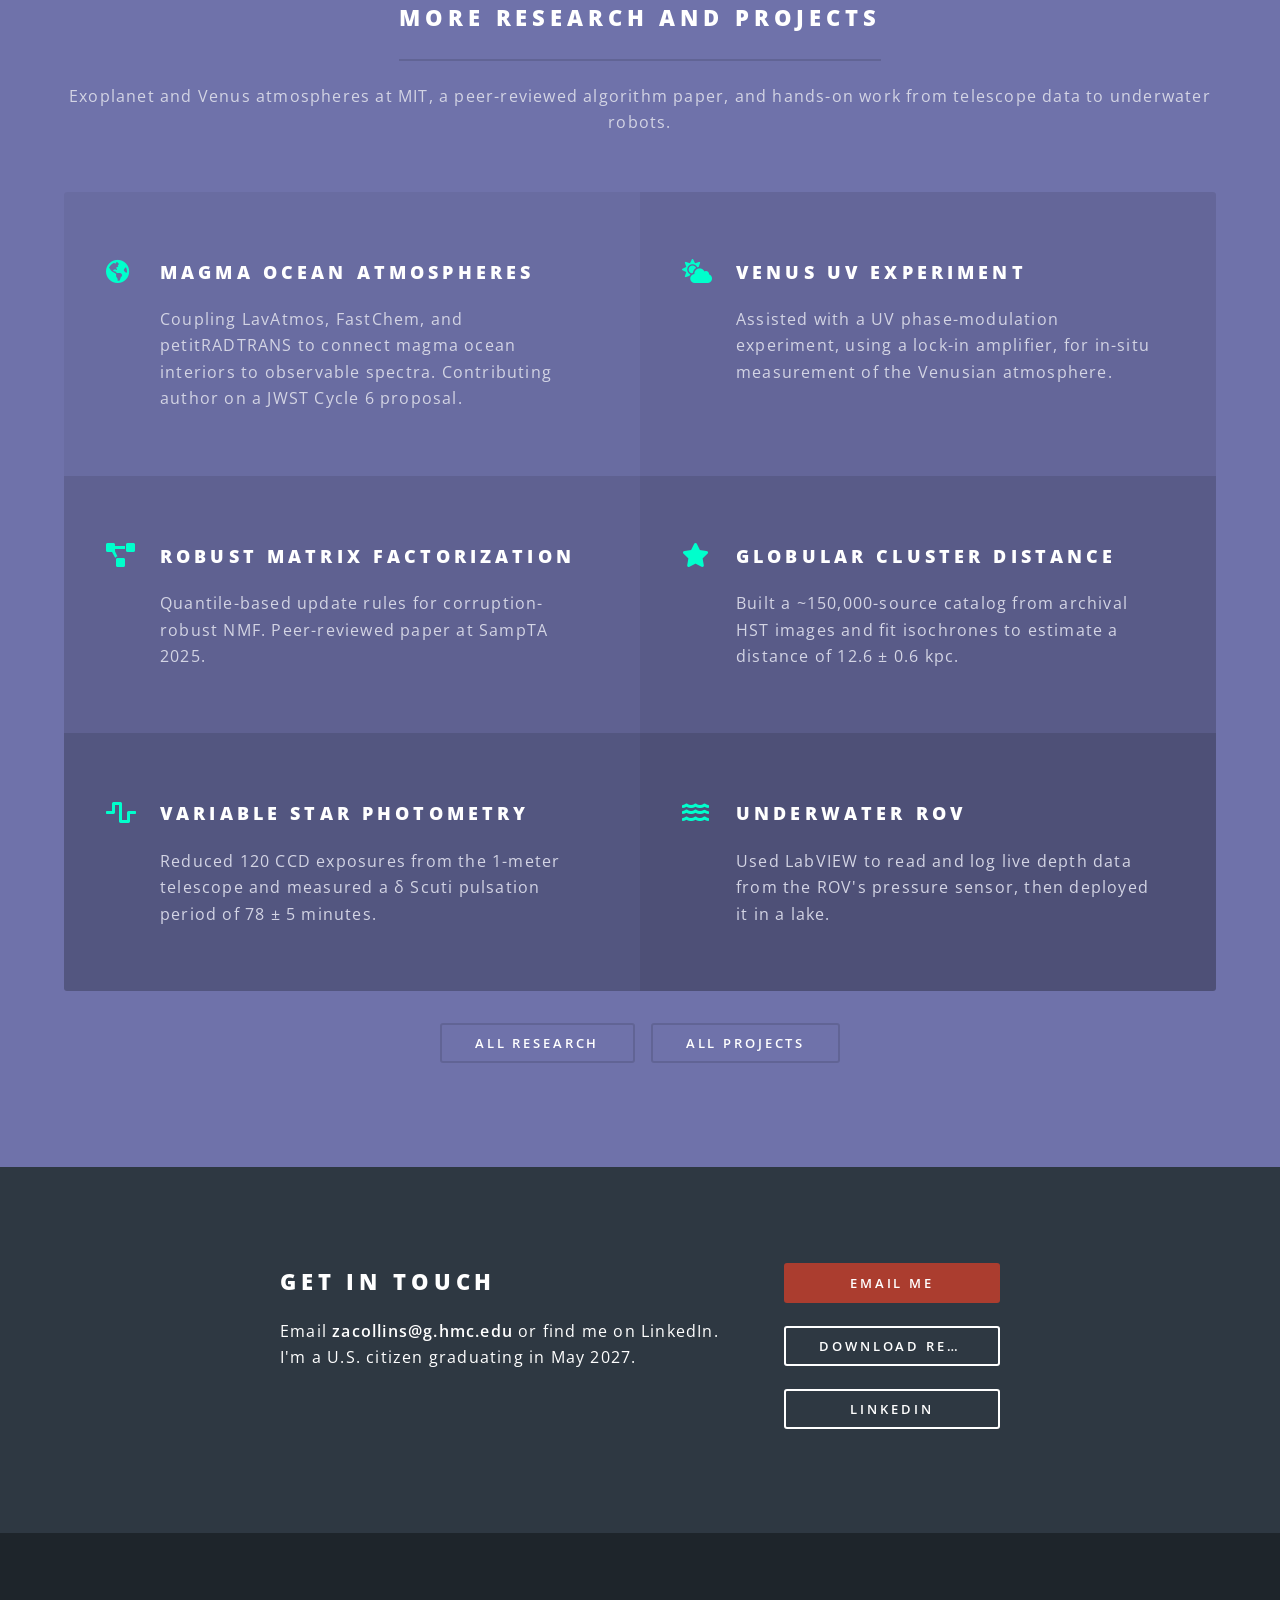
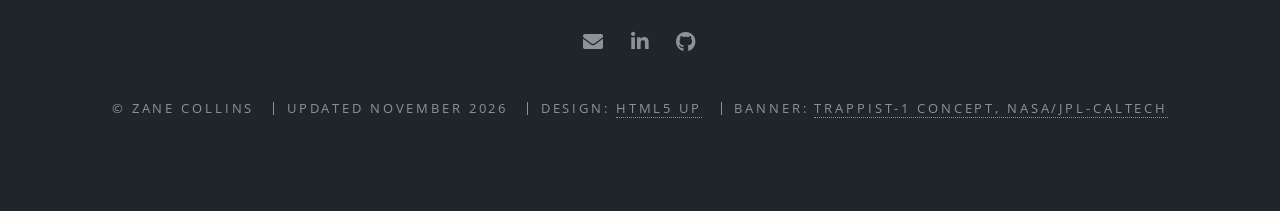
==== commit f9719ccf: "Add general one-page resume PDF and download links Co-Authored-By: Claude Opus 5.5 <noreply@anthropi" ====
--- a/index.html
+++ b/index.html
@@ -31,6 +31,7 @@
 									<li><a href="projects.html">Projects</a></li>
 									<li><a href="research.html#publications">Publications</a></li>
 									<li><a href="projects.html#skills">Skills</a></li>
+									<li><a href="files/Zane_Collins_Resume.pdf">Resume (PDF)</a></li>
 									<li><a href="index.html#cta">Contact</a></li>
 								</ul>
 							</div>
@@ -157,6 +158,7 @@
 					</header>
 					<ul class="actions stacked">
 						<li><a href="mailto:zacollins@g.hmc.edu" class="button fit primary">Email me</a></li>
+						<li><a href="files/Zane_Collins_Resume.pdf" class="button fit">Download resume (PDF)</a></li>
 						<li><a href="https://www.linkedin.com/in/zanebcollins" class="button fit">LinkedIn</a></li>
 					</ul>
 				</div>
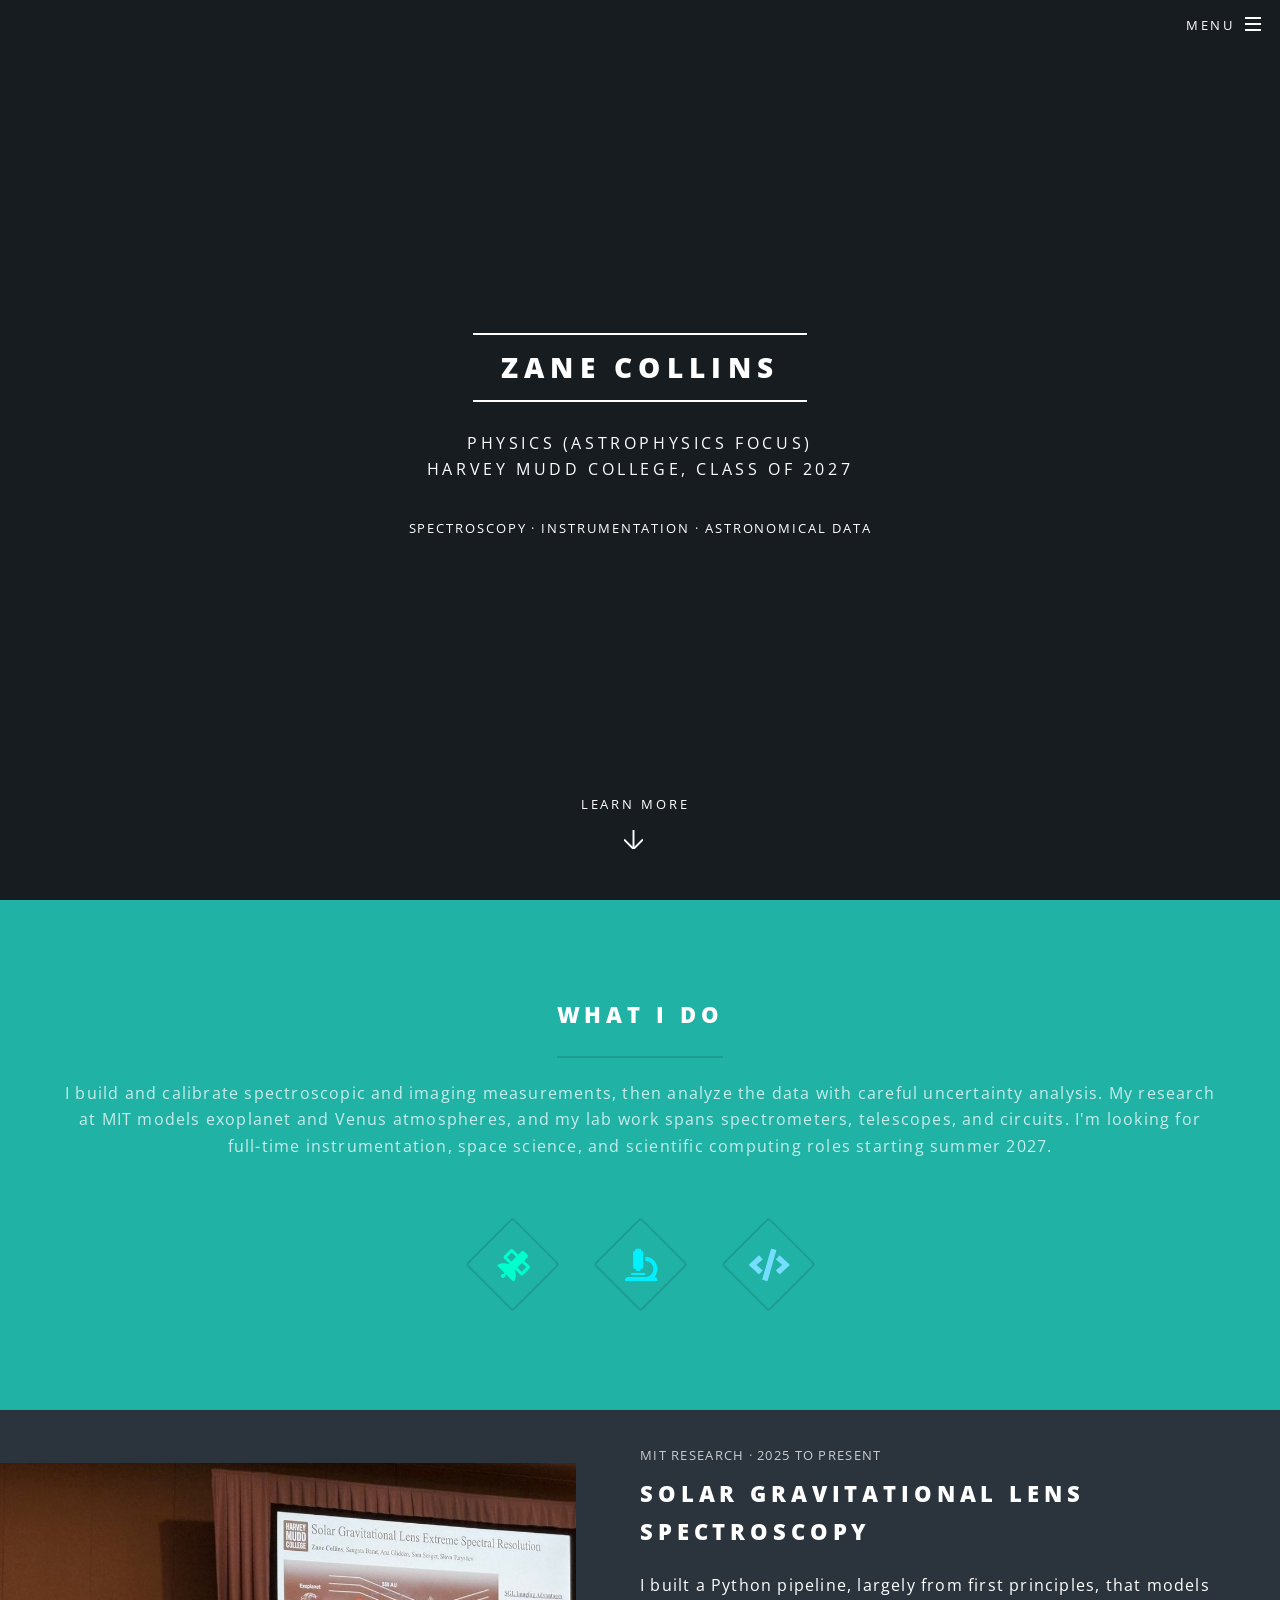
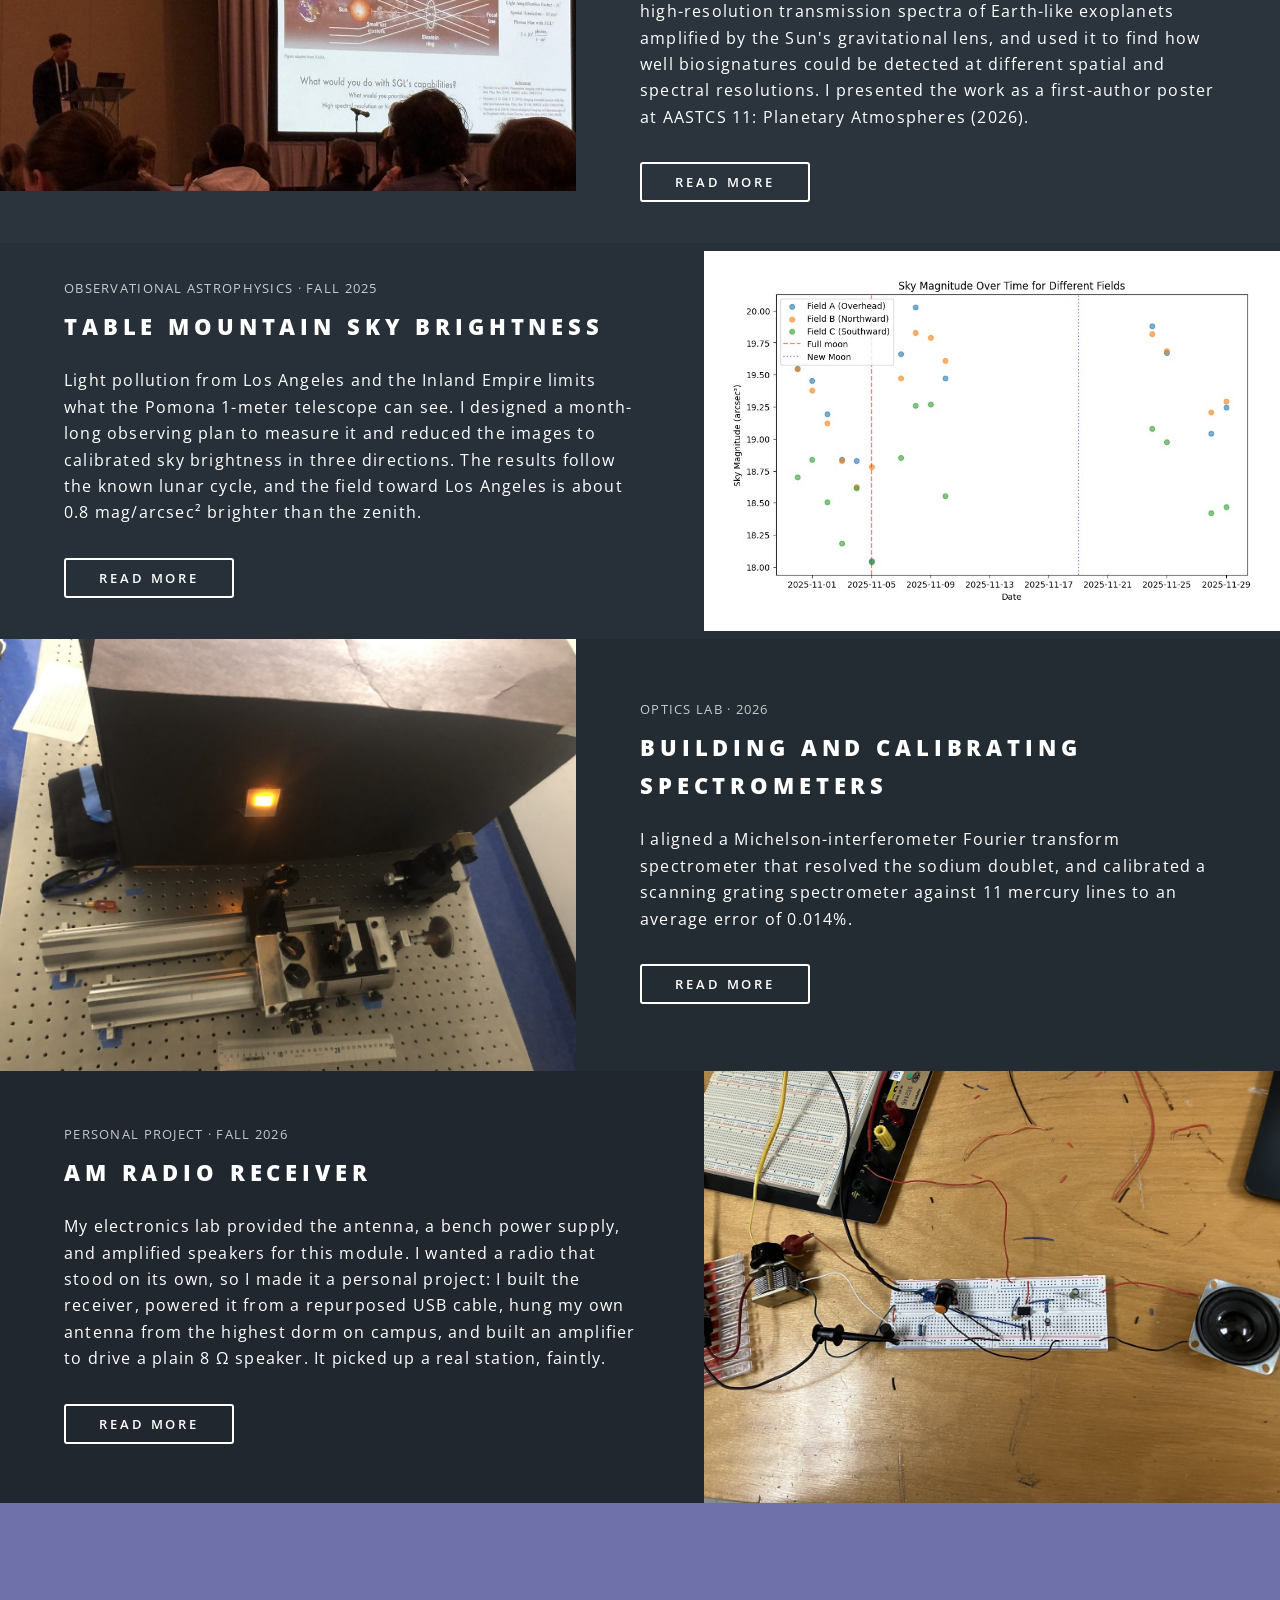
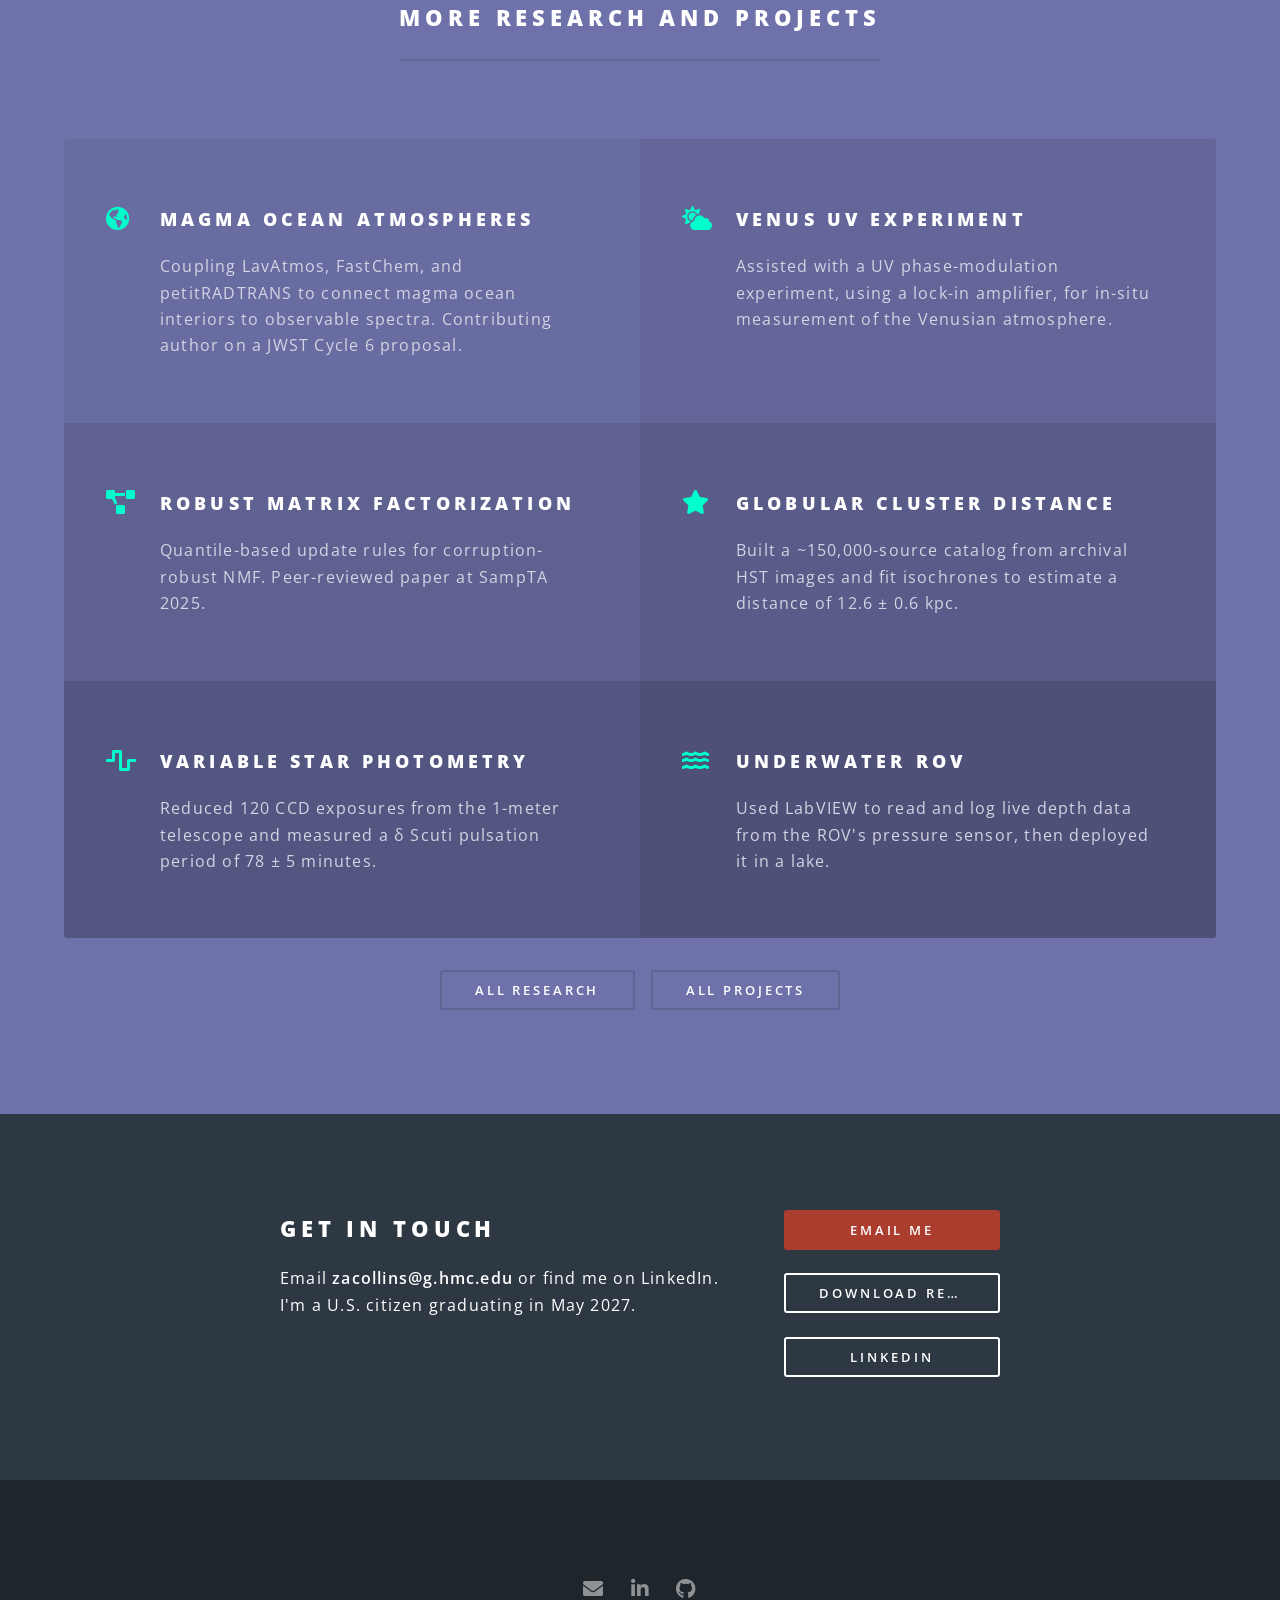
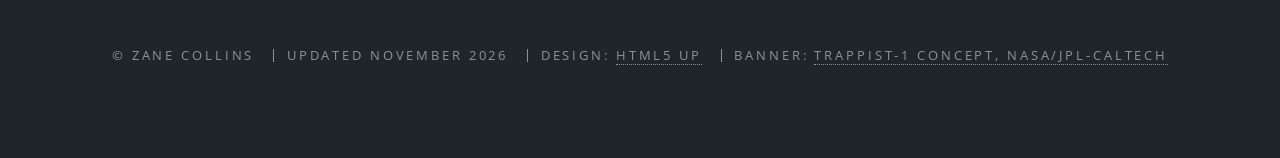
==== commit b8701dd8: "Remove blurb under More research and projects Co-Authored-By: Claude Opus 5.5 <noreply@anthropic.com" ====
--- a/index.html
+++ b/index.html
@@ -27,6 +27,7 @@
 							<div id="menu">
 								<ul>
 									<li><a href="index.html">Home</a></li>
+									<li><a href="about.html">About</a></li>
 									<li><a href="research.html">Research</a></li>
 									<li><a href="projects.html">Projects</a></li>
 									<li><a href="research.html#publications">Publications</a></li>
@@ -115,7 +116,6 @@
 				<div class="inner">
 					<header class="major">
 						<h2>More research and projects</h2>
-						<p>Exoplanet and Venus atmospheres at MIT, a peer-reviewed algorithm paper, and hands-on work from telescope data to underwater robots.</p>
 					</header>
 					<ul class="features">
 						<li class="icon solid fa-globe-americas">
--- a/assets/css/custom.css
+++ b/assets/css/custom.css
@@ -132,3 +132,53 @@
 body.is-mobile.landing .wrapper.style4 {
 	background-image: linear-gradient(to top, rgba(0, 0, 0, 0.5), rgba(0, 0, 0, 0.5)), url("https://images-assets.nasa.gov/image/PIA21751/PIA21751~orig.jpg");
 }
+
+/* About page */
+.about-intro {
+	display: flex;
+	gap: 2.5em;
+	align-items: center;
+	margin-bottom: 3em;
+}
+.about-intro .headshot {
+	flex: 0 0 220px;
+	margin: 0;
+}
+.about-intro .headshot img {
+	width: 220px;
+	height: 220px;
+	border-radius: 50%;
+	object-fit: cover;
+	display: block;
+}
+.hobbies {
+	display: grid;
+	grid-template-columns: repeat(4, 1fr);
+	gap: 1.5em;
+	margin-bottom: 2em;
+}
+.hobbies h4 { margin-bottom: 0.25em; }
+.hobbies p { font-size: 0.9em; margin: 0; }
+.gallery {
+	display: grid;
+	grid-template-columns: repeat(3, 1fr);
+	gap: 1em;
+}
+.gallery figure { margin: 0; }
+.gallery img {
+	width: 100%;
+	aspect-ratio: 1 / 1;
+	object-fit: cover;
+	display: block;
+	border-radius: 4px;
+}
+.gallery figcaption {
+	color: #7f888f;
+	font-size: 0.8em;
+	margin-top: 0.4em;
+}
+@media screen and (max-width: 736px) {
+	.about-intro { flex-direction: column; text-align: center; }
+	.hobbies { grid-template-columns: repeat(2, 1fr); }
+	.gallery { grid-template-columns: repeat(2, 1fr); }
+}
